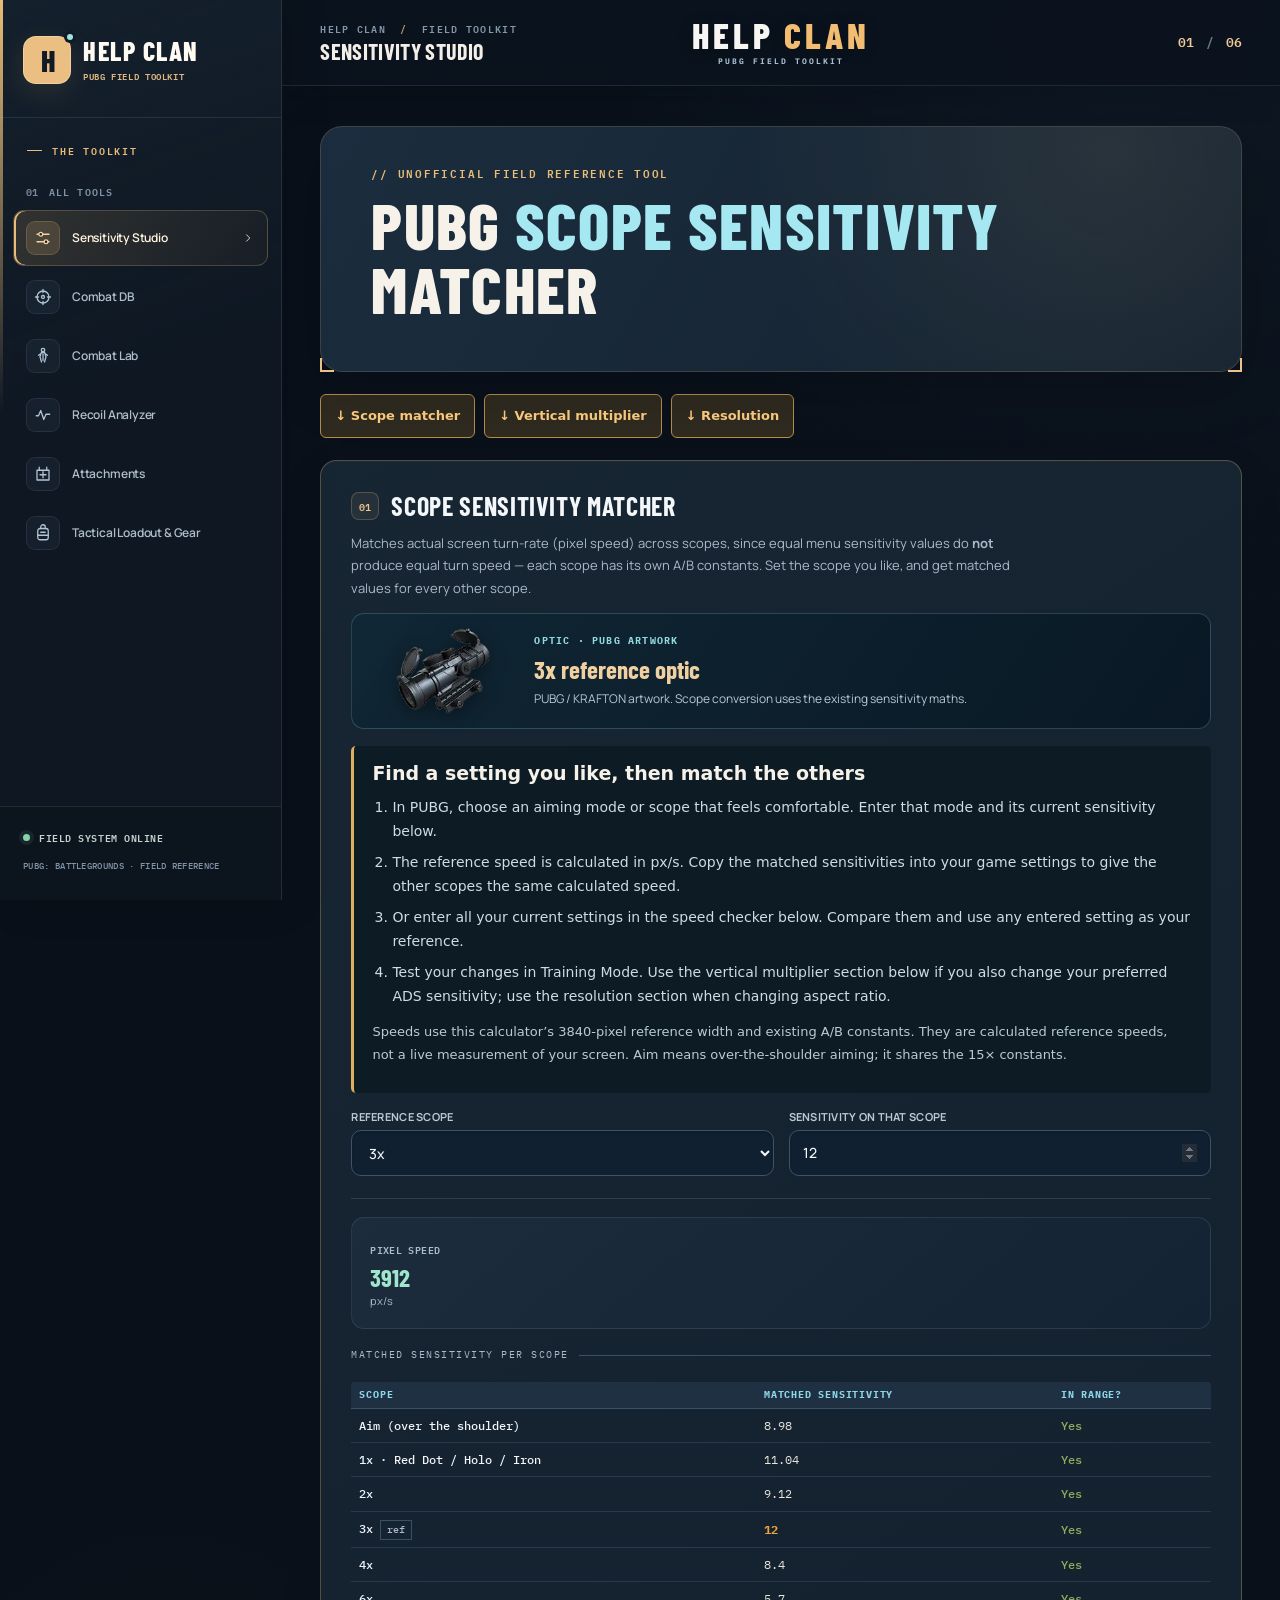
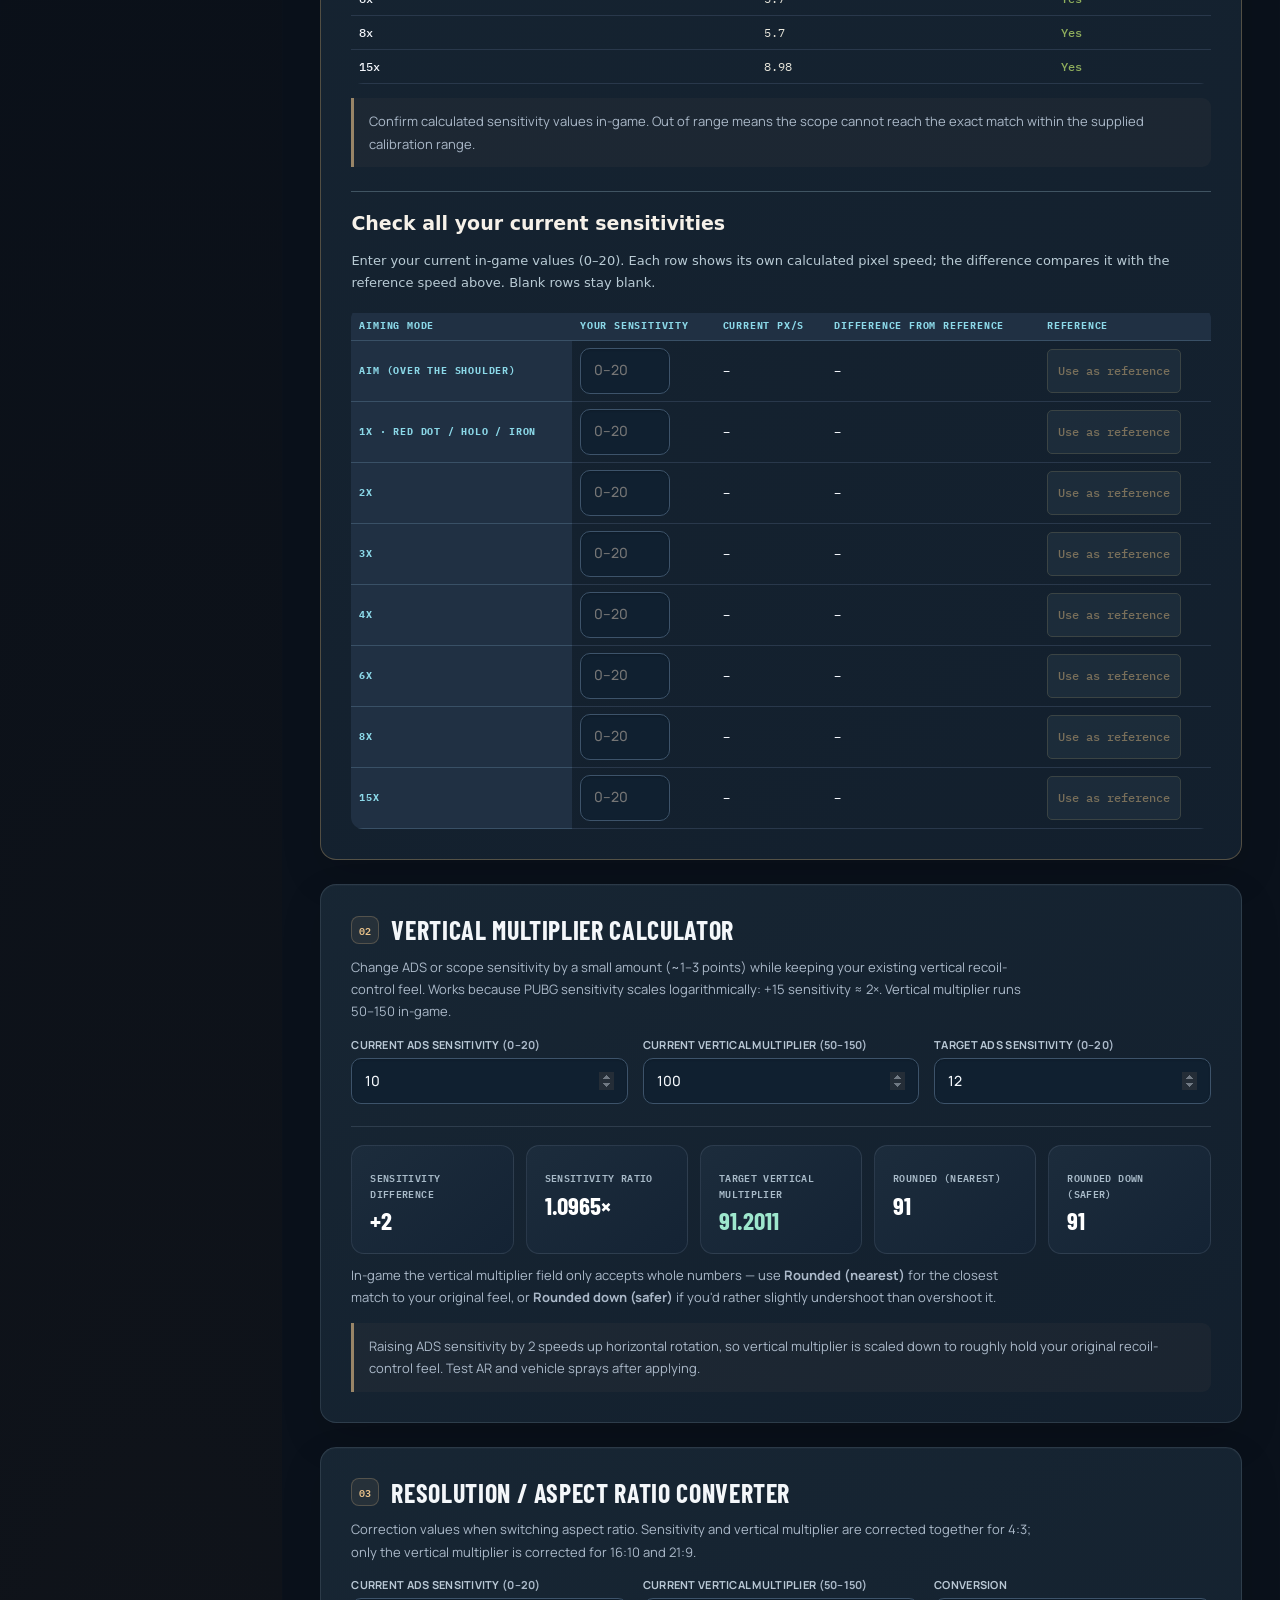
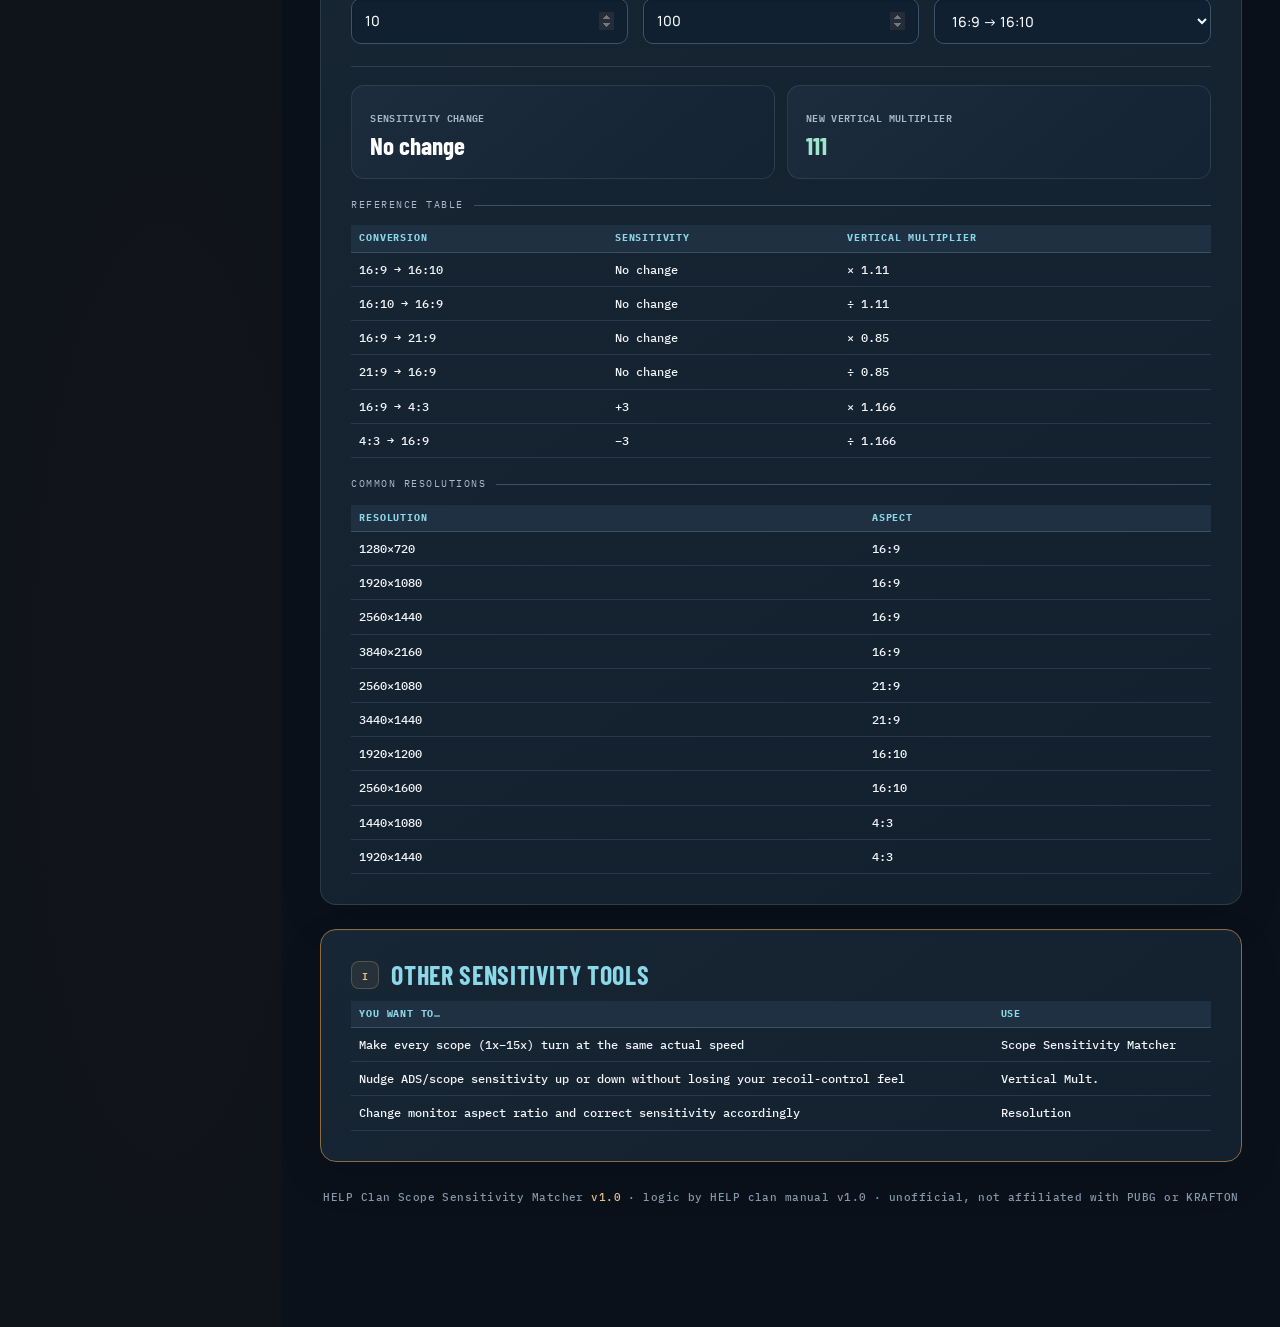
==== index.html @ 1f3765cd "Display item artwork and unify sensitivity and combat workspaces" ====
<!DOCTYPE html>
<html lang="en">
<head>
<meta charset="UTF-8">
<meta name="viewport" content="width=device-width, initial-scale=1">
<meta name="theme-color" content="#090f18">
<!-- Vercel Web Analytics for this plain HTML site (no React package needed). -->
<script defer src="/_vercel/insights/script.js"></script>
<title>HELP — PUBG Field Toolkit</title>
<style>
@import url("https://fonts.googleapis.com/css2?family=Rajdhani:wght@500;600;700&family=JetBrains+Mono:wght@400;500;700&display=swap");

:root{ --hub-bg:#07080a; --hub-panel:#0e1013; --hub-line:#2a2e33; --hub-ink:#e9ecef; --hub-dim:#8b929b; --hub-accent:#ffb545; --hub-nav-h:48px; --grouprow-h:26px; --mono: ui-monospace, "SFMono-Regular", Consolas, monospace; --disp: "Arial Narrow", "Helvetica Neue Condensed", Impact, sans-serif; }
*{box-sizing:border-box}
html,body{margin:0;padding:0;background:var(--hub-bg);}
body{font-family:-apple-system,"Segoe UI",Roboto,Arial,sans-serif;color:var(--hub-ink);}
#hub-nav{position:sticky;top:0;z-index:50;display:flex;gap:0;background:var(--hub-panel);border-bottom:2px solid var(--hub-accent);}
#hub-nav button{flex:1;font-family:var(--mono);font-size:12px;letter-spacing:.08em;text-transform:uppercase;background:transparent;border:none;
  border-right:1px solid var(--hub-line);color:var(--hub-dim);padding:14px 10px;cursor:pointer;transition:background .12s,color .12s;}
#hub-nav button:last-child{border-right:none}
#hub-nav button:hover{color:var(--hub-ink);background:rgba(255,181,69,.06);}
#hub-nav button.active{color:var(--hub-accent);background:rgba(255,181,69,.1);box-shadow:inset 0 -3px 0 var(--hub-accent);font-weight:700;}
.hub-main{display:none;}
.hub-main.active{display:block;}
@media(max-width:560px){#hub-nav button{font-size:10.5px;padding:14px 6px;min-height:48px;}}
#engine-subnav{position:sticky;top:var(--hub-nav-h);z-index:49;display:flex;gap:0;background:#0c1016;border-bottom:1px solid rgba(34,224,255,.28);overflow-x:auto;}
#engine-subnav button{flex:0 0 auto;font-family:var(--mono);font-size:10.5px;letter-spacing:.06em;text-transform:uppercase;background:transparent;border:none;
  border-right:1px solid var(--hub-line);color:var(--hub-dim);padding:10px 14px;cursor:pointer;transition:background .12s,color .12s;white-space:nowrap;min-height:44px;}
#engine-subnav button:last-child{border-right:none}
#engine-subnav button:hover{color:var(--hub-ink);background:rgba(34,224,255,.06);}
#engine-subnav button.active{color:#22e0ff;background:rgba(34,224,255,.1);box-shadow:inset 0 -2px 0 #22e0ff;font-weight:700;}
#engine-subnav.hidden{display:none;}

#panel-combat {
  --bg:#07090e; --bg2:#0f161d; --panel:#121a22; --line:#223140; --line-soft:#161f27;
  --ink:#eef4f8; --dim:#71899b; --zone:#22e0ff; --zone-soft:rgba(34,224,255,.10);
  --keep:#3ecf7e; --swap:#ff5a45; --amber:#ffb545; --orange:#ff8c42; --olive:#22e0ff; --border-warn:#ffb545;
  --mono: ui-monospace, "SFMono-Regular", Consolas, "Liberation Mono", Menlo, monospace;
  --disp: "Rajdhani", "Arial Narrow", "Helvetica Neue Condensed", Impact, sans-serif;
  --body: -apple-system, "Segoe UI", Roboto, Arial, sans-serif;
}
#panel-combat * {box-sizing:border-box}
#panel-combat {background:var(--bg);color:var(--ink);font-family:var(--body);margin:0;
  background-image:
    linear-gradient(var(--line-soft) 1px, transparent 1px),
    linear-gradient(90deg, var(--line-soft) 1px, transparent 1px);
  background-size:56px 56px; background-position:-1px -1px; background-attachment:fixed;
}
#panel-combat::before {content:"";position:fixed;top:-260px;right:-260px;width:900px;height:900px;z-index:0;pointer-events:none;
  background:radial-gradient(circle,
    transparent 0 118px, rgba(46,166,255,.14) 119px 121px,
    transparent 122px 236px, rgba(46,166,255,.10) 237px 239px,
    transparent 240px 354px, rgba(46,166,255,.07) 355px 357px,
    transparent 358px 440px);
}
#panel-combat .wrap {max-width:1180px;margin:0 auto;padding:0 20px 80px;position:relative;z-index:1}
#panel-combat::after {content:"";position:fixed;inset:0;pointer-events:none;z-index:3;
  background:
    repeating-linear-gradient(0deg, rgba(255,255,255,.012) 0 1px, transparent 1px 3px),
    radial-gradient(ellipse at center, transparent 60%, rgba(0,0,0,.32) 100%);
}
#panel-combat header.hero {padding:28px 0 18px;border-bottom:2px solid var(--zone);position:relative}
#panel-combat .eyebrow {font-family:var(--mono);letter-spacing:.2em;color:var(--zone);font-size:11px;text-transform:uppercase}
#panel-combat h1 {font-family:var(--disp);font-weight:800;letter-spacing:.02em;font-size:44px;margin:6px 0 4px;text-transform:uppercase;
  background:linear-gradient(90deg,#eef4f8,var(--zone));-webkit-background-clip:text;background-clip:text;color:transparent}
#panel-combat .sub {color:var(--dim);font-size:14px;max-width:640px;line-height:1.5}
#panel-combat .datasource {font-family:var(--mono);font-size:11px;color:var(--dim);margin-top:10px}
#panel-combat .hero-stats {display:flex;gap:0;margin-top:16px;border:1px solid var(--line);width:fit-content}
#panel-combat .hero-stats div {padding:8px 18px;border-right:1px solid var(--line)}
#panel-combat .hero-stats div:last-child {border-right:none}
#panel-combat .hero-stats b {display:block;font-family:var(--disp);font-size:24px;color:var(--zone);letter-spacing:.02em}
#panel-combat .hero-stats span {display:block;font-family:var(--mono);font-size:9.5px;color:var(--dim);text-transform:uppercase;letter-spacing:.1em;margin-top:2px}
#panel-combat .card {background:rgba(18,26,34,.72);backdrop-filter:blur(10px);-webkit-backdrop-filter:blur(10px);border:1px solid rgba(34,224,255,.28);border-radius:3px;padding:18px;position:relative;box-shadow:0 0 24px rgba(34,224,255,.06), inset 0 1px 0 rgba(255,255,255,.03)}
#panel-combat .card::before, #panel-combat .card::after {content:"";position:absolute;width:12px;height:12px;border:1px solid var(--zone);opacity:.55}
#panel-combat .card::before {top:-1px;left:-1px;border-right:none;border-bottom:none}
#panel-combat .card::after {bottom:-1px;right:-1px;border-left:none;border-top:none}
#panel-combat .toolbar {display:flex;gap:10px;flex-wrap:wrap;margin-bottom:14px;align-items:center}
#panel-combat .toolbar input[type=text] {background:var(--bg2);border:1px solid var(--line);color:var(--ink);padding:9px 12px;
  font-family:var(--mono);font-size:13px;flex:1;min-width:180px}
#panel-combat .toolbar select {background:var(--bg2);border:1px solid var(--line);color:var(--ink);padding:9px 10px;font-family:var(--mono);font-size:12px}
#panel-combat .chip {background:var(--bg2);border:1px solid var(--line);color:var(--dim);font-family:var(--mono);font-size:11px;
  padding:6px 10px;cursor:pointer;text-transform:uppercase;letter-spacing:.04em}
#panel-combat .chip.on {color:var(--zone);border-color:var(--zone)}
#panel-combat table {width:100%;border-collapse:collapse;font-size:12.5px}
#panel-combat th {text-align:left;font-family:var(--mono);text-transform:uppercase;letter-spacing:.05em;font-size:10.5px;color:var(--olive);
  border-bottom:1px solid var(--olive);padding:8px 6px;cursor:pointer;white-space:nowrap}
#panel-combat th:hover {color:var(--amber)}
#panel-combat td {padding:8px 6px;border-bottom:1px solid var(--line);font-family:var(--mono);white-space:nowrap}
#panel-combat tr.rowclick {cursor:pointer}
#panel-combat tr.rowclick:hover td {background:rgba(46,166,255,.06)}
#panel-combat :focus-visible {outline:2px solid var(--zone);outline-offset:2px}
#panel-combat th[data-key] {cursor:pointer;user-select:none}
#panel-combat th[data-key]:hover {color:var(--amber)}
#panel-combat th .arrow {color:var(--amber);margin-left:3px;font-size:9px}
#panel-combat .tag {display:inline-block;font-size:10px;padding:1px 6px;border:1px solid var(--line);border-radius:2px;color:var(--dim)}
#panel-combat .tag.crate {border-color:var(--amber);color:var(--amber);box-shadow:0 0 6px rgba(255,181,69,.35);text-shadow:0 0 6px rgba(255,181,69,.5)}
#panel-combat #wTable tr:has(.tag.crate) td:first-child {box-shadow:inset 3px 0 0 var(--amber), 2px 0 4px rgba(0,0,0,.4)}
#panel-combat .result-keep {color:var(--keep);font-weight:700}
#panel-combat .result-swap {color:var(--swap);font-weight:700}
#panel-combat .result-always {color:var(--olive);font-weight:700}
#panel-combat .thresh-always {color:var(--keep);font-weight:700}
#panel-combat .thresh-yellow {color:var(--amber);font-weight:700}
#panel-combat .thresh-orange {color:var(--orange);font-weight:700}
#panel-combat .thresh-red {color:var(--swap);font-weight:700}
#panel-combat #wTable th:first-child, #panel-combat #wTable td:first-child {position:sticky;left:0;z-index:2;background:var(--panel);box-shadow:2px 0 4px rgba(0,0,0,.4)}
#panel-combat #wTable th:first-child {background:var(--bg2);z-index:3}
#panel-combat #wTable tr.rowclick:hover td:first-child {background:rgba(15,22,29,.98)}
#panel-combat #wTable tr.grouprow th {position:sticky;top:var(--hub-nav-h);z-index:6;background:var(--bg2);color:var(--zone);text-align:center;font-size:9.5px;letter-spacing:.08em;border-bottom:none;box-shadow:0 1px 0 var(--line);cursor:default;padding:5px 6px}
#panel-combat #wTable tr.grouprow th:hover {color:var(--zone)}
#panel-combat #wTable tr.colheader th {position:sticky;top:calc(var(--hub-nav-h) + var(--grouprow-h));z-index:5;background:var(--bg2);border-bottom:none;box-shadow:0 1px 0 var(--olive), 0 3px 6px rgba(0,0,0,.35)}
#panel-combat #wTable tr.colheader th:first-child {box-shadow:2px 0 4px rgba(0,0,0,.4), 0 1px 0 var(--olive), 0 3px 6px rgba(0,0,0,.35)}
#panel-combat #cmpTable tr.grouplabel td {background:var(--bg2);color:var(--zone);font-family:var(--mono);font-size:10px;letter-spacing:.1em;text-transform:uppercase;padding:6px 8px;border-bottom:1px solid var(--zone);white-space:nowrap}
#panel-combat .grid2 {display:grid;grid-template-columns:1fr 1fr;gap:16px}
@media(max-width:700px){
  #panel-combat .grid2 {grid-template-columns:1fr}
}
#panel-combat .grid3 {display:grid;grid-template-columns:repeat(3,1fr);gap:14px}
@media(max-width:820px){
  #panel-combat .grid3 {grid-template-columns:1fr 1fr}
}
@media(max-width:520px){
  #panel-combat .grid3 {grid-template-columns:1fr}
}
#panel-combat .stat {background:var(--bg2);border:1px solid var(--line);padding:14px}
#panel-combat .stat .n {font-family:var(--disp);font-size:34px;color:var(--zone)}
#panel-combat .stat .l {font-family:var(--mono);font-size:10.5px;color:var(--dim);text-transform:uppercase;letter-spacing:.05em}
#panel-combat .overlay {position:fixed;inset:0;background:rgba(0,0,0,.6);display:none;align-items:flex-start;justify-content:center;
  padding:40px 16px;z-index:20;overflow-y:auto}
#panel-combat .overlay.show {display:flex}
#panel-combat .modal {background:var(--panel);border:1px solid var(--zone);max-width:520px;width:100%;padding:22px;position:relative}
#panel-combat .modal::before, #panel-combat .modal::after {content:"";position:absolute;width:14px;height:14px;border:1px solid var(--zone);opacity:.7}
#panel-combat .modal::before {top:-1px;left:-1px;border-right:none;border-bottom:none}
#panel-combat .modal::after {bottom:-1px;right:-1px;border-left:none;border-top:none}
#panel-combat .modal .close {position:absolute;top:10px;right:14px;background:none;border:none;color:var(--dim);font-size:20px;cursor:pointer}
#panel-combat .modal h3 {font-family:var(--disp);text-transform:uppercase;font-size:26px;margin:0 0 2px}
#panel-combat .modal .kv {display:grid;grid-template-columns:1fr 1fr;gap:6px 14px;margin:14px 0;font-family:var(--mono);font-size:12.5px}
#panel-combat .modal .kv div span {color:var(--dim)}
#panel-combat .modal .note {font-size:12.5px;color:var(--dim);line-height:1.5;margin-top:10px;border-top:1px solid var(--line);padding-top:10px}
#panel-combat .section-h {font-family:var(--disp);text-transform:uppercase;font-size:19px;letter-spacing:.03em;margin:28px 0 14px;
  color:var(--ink);border-left:3px solid var(--zone);padding-left:12px;display:flex;align-items:baseline;gap:10px;flex-wrap:wrap}
#panel-combat .section-h .coord {font-family:var(--mono);font-size:10.5px;color:var(--zone);letter-spacing:.14em;opacity:.8}
#panel-combat .helptext {color:var(--dim);font-size:12.5px;line-height:1.6;max-width:760px;margin-bottom:14px}
#panel-combat .rank-list {list-style:none;margin:0;padding:0}
#panel-combat .rank-list li {display:flex;justify-content:space-between;font-family:var(--mono);font-size:12.5px;padding:7px 0;border-bottom:1px solid var(--line)}
#panel-combat .rank-list li span:last-child {color:var(--zone)}
#panel-combat .rank-list li span.pct {color:var(--amber)}
#panel-combat .compare-picker {display:flex;gap:10px;flex-wrap:wrap;margin-bottom:16px}
#panel-combat .compare-picker select {flex:1;min-width:160px}
#panel-combat .assumptions {font-size:12px;color:var(--dim);line-height:1.7}
#panel-combat .assumptions li {margin-bottom:4px}
#panel-combat .legend {display:grid;grid-template-columns:repeat(auto-fit,minmax(240px,1fr));gap:10px 20px;margin-top:14px}
#panel-combat .legend dt {font-family:var(--mono);font-size:11px;color:var(--zone);letter-spacing:.05em;text-transform:uppercase}
#panel-combat .legend dd {margin:2px 0 0;font-size:12px;color:var(--dim);line-height:1.5}
#panel-combat footer {margin-top:40px;font-family:var(--mono);font-size:11px;color:var(--dim);text-align:center;border-top:1px solid var(--line);padding-top:16px}
#panel-combat .missing-note {font-size:11.5px;color:var(--amber);font-family:var(--mono);margin-top:6px}
#panel-combat .panel-coord {font-family:var(--mono);font-size:10.5px;color:var(--zone);letter-spacing:.18em;text-transform:uppercase;margin-bottom:12px;opacity:.85}
#panel-combat [id] {scroll-margin-top:64px}
#panel-combat .hero-hint {font-family:var(--mono);font-size:10px;color:var(--dim);margin-top:8px;letter-spacing:.03em}
#panel-combat .quicknav {display:flex;flex-wrap:wrap;gap:6px 18px;margin-top:10px;font-family:var(--mono);font-size:11.5px}
#panel-combat .quicknav a {color:var(--zone);text-decoration:none;border-bottom:1px dotted var(--zone);padding-bottom:1px}
#panel-combat .quicknav a:hover {color:var(--amber);border-color:var(--amber)}
#panel-combat .sort-hint {font-size:11px;color:var(--dim);font-family:var(--mono);margin:-4px 0 12px}
#panel-combat .color-legend {display:flex;flex-wrap:wrap;gap:8px 18px;margin:2px 0 18px}
#panel-combat .clegend-item {display:flex;align-items:center;gap:6px;font-size:12px;color:var(--dim)}
#panel-combat .dot {width:9px;height:9px;border-radius:50%;display:inline-block;flex:none}

#panel-sensitivity {
  --bg-deep:#07090e;
  --bg-panel:#0f161d;
  --bg-panel-2:#121a22;
  --line:#223140;
  --line-bright:#2c3f52;
  --amber:#22e0ff;
  --amber-dim:#1a6b7a;
  --olive:#3ecf7e;
  --bone:#eef4f8;
  --dim:#71899b;
  --rust:#ff5a45;
  --mono: "JetBrains Mono", monospace;
  --disp: "Rajdhani", sans-serif;
}
#panel-sensitivity * {box-sizing:border-box;}
#panel-sensitivity, #panel-sensitivity {margin:0;padding:0;}
#panel-sensitivity {
  background:
    radial-gradient(ellipse at 20% -10%, rgba(34,224,255,0.08), transparent 45%),
    radial-gradient(ellipse at 90% 110%, rgba(34,224,255,0.06), transparent 50%),
    var(--bg-deep);
  color:var(--bone);
  font-family:var(--disp);
  min-height:100vh;
  padding:18px 14px 60px;
}
#panel-sensitivity .wrap {max-width:960px;margin:0 auto;}
#panel-sensitivity .hdr {
  border:1px solid var(--line-bright);
  background:linear-gradient(180deg, rgba(34,224,255,0.08), transparent 60%), var(--bg-panel);
  padding:18px 20px;
  position:relative;
  margin-bottom:14px;
}
#panel-sensitivity .hdr:before, #panel-sensitivity .hdr:after, #panel-sensitivity .hdr b.br1, #panel-sensitivity .hdr b.br2 {content:"";position:absolute;width:14px;height:14px;border-color:var(--amber);}
#panel-sensitivity .hdr:before {top:-1px;left:-1px;border-top:2px solid var(--amber);border-left:2px solid var(--amber);}
#panel-sensitivity .hdr:after {top:-1px;right:-1px;border-top:2px solid var(--amber);border-right:2px solid var(--amber);}
#panel-sensitivity .hdr b.br1 {bottom:-1px;left:-1px;border-bottom:2px solid var(--amber);border-left:2px solid var(--amber);}
#panel-sensitivity .hdr b.br2 {bottom:-1px;right:-1px;border-bottom:2px solid var(--amber);border-right:2px solid var(--amber);}
#panel-sensitivity .eyebrow {font-family:var(--mono);font-size:10.5px;letter-spacing:.22em;color:var(--olive);text-transform:uppercase;}
#panel-sensitivity .title {font-size:30px;font-weight:700;letter-spacing:.02em;margin:2px 0 4px;text-transform:uppercase;}
#panel-sensitivity .title span {color:var(--amber);}
#panel-sensitivity .credit {font-family:var(--mono);font-size:11px;color:var(--dim);}
#panel-sensitivity .tabs {display:flex;flex-wrap:wrap;gap:6px;margin:16px 0 14px;}
#panel-sensitivity .tab {
  font-family:var(--mono);font-size:11px;letter-spacing:.08em;text-transform:uppercase;
  padding:9px 12px;border:1px solid var(--line-bright);background:var(--bg-panel);
  color:var(--dim);cursor:pointer;user-select:none;transition:all .12s;
}
#panel-sensitivity .tab:hover {color:var(--bone);border-color:var(--olive);}
#panel-sensitivity .tab.active {background:var(--amber);color:#04141a;border-color:var(--amber);font-weight:700;}
#panel-sensitivity .panel {display:none;}
#panel-sensitivity .panel.active {display:block;animation:panel_sensitivity_fade .18s ease;}
@keyframes panel_sensitivity_fade{from{opacity:0;transform:translateY(3px);}to{opacity:1;transform:translateY(0);}}
#panel-sensitivity .card {
  border:1px solid rgba(34,224,255,.28);
  background:rgba(15,22,29,.72);backdrop-filter:blur(10px);-webkit-backdrop-filter:blur(10px);
  box-shadow:0 0 24px rgba(34,224,255,.06), inset 0 1px 0 rgba(255,255,255,.03);
  padding:16px 18px 18px;
  margin-bottom:14px;
  position:relative;
}
#panel-sensitivity .card:before, #panel-sensitivity .card:after {content:"";position:absolute;width:9px;height:9px;top:-1px;border-top:2px solid var(--line-bright);}
#panel-sensitivity .card:before {left:-1px;border-left:2px solid var(--line-bright);}
#panel-sensitivity .card:after {right:-1px;border-right:2px solid var(--line-bright);}
#panel-sensitivity .card-title {
  font-size:16px;font-weight:700;text-transform:uppercase;letter-spacing:.04em;
  color:var(--amber);margin:0 0 3px;display:flex;align-items:center;gap:8px;
}
#panel-sensitivity .card-title .n {font-family:var(--mono);font-size:11px;color:var(--dim);border:1px solid var(--line-bright);padding:1px 6px;}
#panel-sensitivity .card-sub {font-size:12.5px;color:var(--dim);margin:0 0 14px;line-height:1.5;max-width:70ch;}
#panel-sensitivity .grid {display:grid;grid-template-columns:repeat(auto-fit,minmax(190px,1fr));gap:12px;margin-bottom:4px;}
#panel-sensitivity .field label {
  display:block;font-family:var(--mono);font-size:10px;letter-spacing:.1em;text-transform:uppercase;
  color:var(--olive);margin-bottom:5px;
}
#panel-sensitivity .field select, #panel-sensitivity .field input[type=number] {
  width:100%;background:var(--bg-panel-2);border:1px solid var(--line-bright);color:var(--bone);
  font-family:var(--mono);font-size:14px;padding:8px 9px;outline:none;
}
#panel-sensitivity .field select:focus, #panel-sensitivity .field input:focus {border-color:var(--amber);}
#panel-sensitivity .field input::-webkit-outer-spin-button, #panel-sensitivity .field input::-webkit-inner-spin-button {opacity:0.4;}
#panel-sensitivity .outbar {
  margin-top:14px;border-top:1px dashed var(--line-bright);padding-top:12px;
  display:grid;grid-template-columns:repeat(auto-fit,minmax(150px,1fr));gap:10px;
}
#panel-sensitivity .out {background:var(--bg-panel-2);border:1px solid var(--line);padding:9px 11px;}
#panel-sensitivity .out .k {font-family:var(--mono);font-size:9.5px;letter-spacing:.08em;text-transform:uppercase;color:var(--dim);margin-bottom:4px;}
#panel-sensitivity .out .v {font-family:var(--mono);font-size:19px;font-weight:700;color:var(--bone);}
#panel-sensitivity .out.hi .v {color:var(--olive);}
#panel-sensitivity .out.warn .v {color:var(--rust);}
#panel-sensitivity .out .u {font-size:11px;color:var(--dim);margin-left:3px;font-weight:400;}
#panel-sensitivity .note {
  margin-top:12px;font-size:12px;color:var(--dim);line-height:1.55;
  border-left:2px solid var(--amber-dim);padding:6px 0 6px 10px;
}
#panel-sensitivity .note b {color:var(--amber);}
#panel-sensitivity table.ref {width:100%;border-collapse:collapse;font-family:var(--mono);font-size:12px;margin-top:6px;}
#panel-sensitivity table.ref th {text-align:left;color:var(--olive);font-size:10px;letter-spacing:.08em;text-transform:uppercase;padding:6px 8px;border-bottom:1px solid var(--line-bright);}
#panel-sensitivity table.ref td {padding:7px 8px;border-bottom:1px solid var(--line);color:var(--bone);}
#panel-sensitivity table.ref tr:hover td {background:rgba(232,163,61,0.04);}
#panel-sensitivity .badge {display:inline-block;font-family:var(--mono);font-size:10px;padding:1px 6px;border:1px solid var(--line-bright);color:var(--dim);}
#panel-sensitivity .gauge-row {display:flex;gap:18px;align-items:center;flex-wrap:wrap;margin-top:6px;}
#panel-sensitivity .gauge {position:relative;width:118px;height:118px;flex:none;}
#panel-sensitivity .gauge svg {width:100%;height:100%;}
#panel-sensitivity .gauge .lbl {position:absolute;inset:0;display:flex;flex-direction:column;align-items:center;justify-content:center;}
#panel-sensitivity .gauge .lbl .num {font-family:var(--mono);font-weight:700;font-size:16px;color:var(--amber);}
#panel-sensitivity .gauge .lbl .unit {font-family:var(--mono);font-size:9px;color:var(--dim);letter-spacing:.05em;}
#panel-sensitivity footer {text-align:center;font-family:var(--mono);font-size:10.5px;color:var(--dim);margin-top:26px;letter-spacing:.04em;}
#panel-sensitivity footer .v {color:var(--amber);}
#panel-sensitivity .divider {display:flex;align-items:center;gap:10px;margin:18px 0 12px;}
#panel-sensitivity .divider span {font-family:var(--mono);font-size:10px;letter-spacing:.15em;color:var(--dim);text-transform:uppercase;white-space:nowrap;}
#panel-sensitivity .divider i {flex:1;height:1px;background:var(--line-bright);}
@media(max-width:520px){
  #panel-sensitivity .title {font-size:23px;}
  #panel-sensitivity .tab {flex:1 1 30%;text-align:center;}
}

/* ================= EXTENSION PANELS (Range/TTK/Recoil/Attachments/Backpack/Data) ================= */
#panel-range, #panel-ttk, #panel-recoil2, #panel-attach, #panel-backpack, #panel-data {
  --bg:#07090e; --bg2:#0f161d; --panel:#121a22; --line:#223140; --ink:#eef4f8; --dim:#71899b;
  --zone:#22e0ff; --zone-soft:rgba(34,224,255,.10); --amber:#ffb545; --keep:#3ecf7e; --swap:#ff5a45;
  --mono: ui-monospace, "SFMono-Regular", Consolas, "Liberation Mono", Menlo, monospace;
  --disp: "Rajdhani", "Arial Narrow", "Helvetica Neue Condensed", Impact, sans-serif;
  --body: -apple-system, "Segoe UI", Roboto, Arial, sans-serif;
  background:var(--bg); color:var(--ink); font-family:var(--body); margin:0;
}
#panel-range *, #panel-ttk *, #panel-recoil2 *, #panel-attach *, #panel-backpack *, #panel-data * {box-sizing:border-box}
#panel-range .wrap, #panel-ttk .wrap, #panel-recoil2 .wrap, #panel-attach .wrap, #panel-backpack .wrap, #panel-data .wrap {
  max-width:1180px;margin:0 auto;padding:24px 20px 80px;
}
#panel-range h1, #panel-ttk h1, #panel-recoil2 h1, #panel-attach h1, #panel-backpack h1, #panel-data h1 {
  font-family:var(--disp);font-weight:800;letter-spacing:.02em;font-size:34px;margin:0 0 4px;text-transform:uppercase;color:var(--ink);
}
#panel-range .eyebrow, #panel-ttk .eyebrow, #panel-recoil2 .eyebrow, #panel-attach .eyebrow, #panel-backpack .eyebrow, #panel-data .eyebrow {
  font-family:var(--mono);letter-spacing:.2em;color:var(--zone);font-size:11px;text-transform:uppercase;
}
#panel-range .sub, #panel-ttk .sub, #panel-recoil2 .sub, #panel-attach .sub, #panel-backpack .sub, #panel-data .sub {
  color:var(--dim);font-size:13.5px;max-width:720px;line-height:1.55;margin:0 0 20px;
}
#panel-range .card, #panel-ttk .card, #panel-recoil2 .card, #panel-attach .card, #panel-backpack .card, #panel-data .card {
  background:rgba(18,26,34,.72);backdrop-filter:blur(10px);-webkit-backdrop-filter:blur(10px);border:1px solid rgba(34,224,255,.28);border-radius:3px;padding:18px;margin-bottom:16px;position:relative;box-shadow:0 0 24px rgba(34,224,255,.06), inset 0 1px 0 rgba(255,255,255,.03);
}
#panel-range .card::before, #panel-ttk .card::before, #panel-recoil2 .card::before, #panel-attach .card::before, #panel-backpack .card::before, #panel-data .card::before,
#panel-range .card::after, #panel-ttk .card::after, #panel-recoil2 .card::after, #panel-attach .card::after, #panel-backpack .card::after, #panel-data .card::after {
  content:"";position:absolute;width:12px;height:12px;border:1px solid var(--zone);opacity:.55;
}
#panel-range .card::before, #panel-ttk .card::before, #panel-recoil2 .card::before, #panel-attach .card::before, #panel-backpack .card::before, #panel-data .card::before {top:-1px;left:-1px;border-right:none;border-bottom:none}
#panel-range .card::after, #panel-ttk .card::after, #panel-recoil2 .card::after, #panel-attach .card::after, #panel-backpack .card::after, #panel-data .card::after {bottom:-1px;right:-1px;border-left:none;border-top:none}
#panel-range .section-h, #panel-ttk .section-h, #panel-recoil2 .section-h, #panel-attach .section-h, #panel-backpack .section-h, #panel-data .section-h {
  font-family:var(--disp);text-transform:uppercase;font-size:17px;letter-spacing:.03em;margin:0 0 12px;color:var(--ink);
  border-left:3px solid var(--zone);padding-left:12px;
}
#panel-range .toolbar, #panel-ttk .toolbar, #panel-recoil2 .toolbar, #panel-attach .toolbar, #panel-backpack .toolbar {
  display:flex;gap:10px;flex-wrap:wrap;margin-bottom:14px;align-items:flex-end;
}
#panel-range .field, #panel-ttk .field, #panel-recoil2 .field, #panel-attach .field, #panel-backpack .field {display:flex;flex-direction:column;gap:5px;min-width:140px;flex:1}
#panel-range .field label, #panel-ttk .field label, #panel-recoil2 .field label, #panel-attach .field label, #panel-backpack .field label {
  font-family:var(--mono);font-size:10px;letter-spacing:.08em;text-transform:uppercase;color:var(--zone);
}
#panel-range select, #panel-ttk select, #panel-recoil2 select, #panel-attach select, #panel-backpack select,
#panel-range input, #panel-ttk input, #panel-recoil2 input, #panel-attach input, #panel-backpack input {
  background:var(--bg2);border:1px solid var(--line);color:var(--ink);padding:8px 10px;font-family:var(--mono);font-size:12.5px;width:100%;
}
#panel-range select:disabled, #panel-attach select:disabled { opacity:.35; cursor:not-allowed; }
#panel-range .grid3, #panel-ttk .grid3, #panel-recoil2 .grid3, #panel-attach .grid3, #panel-backpack .grid3 {
  display:grid;grid-template-columns:repeat(auto-fit,minmax(140px,1fr));gap:12px;
}
#panel-range .grid4, #panel-ttk .grid4, #panel-recoil2 .grid4, #panel-attach .grid4, #panel-backpack .grid4 {
  display:grid;grid-template-columns:repeat(auto-fit,minmax(120px,1fr));gap:10px;
}
#panel-range .stat, #panel-ttk .stat, #panel-recoil2 .stat, #panel-attach .stat, #panel-backpack .stat {
  background:rgba(15,22,29,.65);border:1px solid var(--line);padding:12px 14px;position:relative;overflow:hidden;
}
#panel-range .stat .n, #panel-ttk .stat .n, #panel-recoil2 .stat .n, #panel-attach .stat .n, #panel-backpack .stat .n {
  font-family:var(--disp);font-weight:700;font-size:28px;color:var(--zone);text-shadow:0 0 12px rgba(34,224,255,.35);
}
#panel-range .stat .l, #panel-ttk .stat .l, #panel-recoil2 .stat .l, #panel-attach .stat .l, #panel-backpack .stat .l {
  font-family:var(--mono);font-size:9.5px;color:var(--dim);text-transform:uppercase;letter-spacing:.05em;margin-top:2px;
}
#panel-range .stat .bar, #panel-ttk .stat .bar, #panel-attach .stat .bar, #panel-backpack .stat .bar {
  height:3px;background:rgba(255,255,255,.06);margin-top:10px;border-radius:2px;overflow:hidden;
}
#panel-range .stat .bar-fill, #panel-ttk .stat .bar-fill, #panel-attach .stat .bar-fill, #panel-backpack .stat .bar-fill {
  height:100%;width:0%;background:linear-gradient(90deg, rgba(34,224,255,.5), var(--zone));box-shadow:0 0 8px rgba(34,224,255,.6);transition:width .25s ease;
}
#panel-range .stat.warn .n, #panel-backpack .stat.warn .n { color:var(--swap); }
#panel-backpack .stat.warn .bar-fill { background:linear-gradient(90deg, rgba(255,90,69,.5), var(--swap)); box-shadow:0 0 8px rgba(255,90,69,.6); }
#panel-range table, #panel-ttk table, #panel-recoil2 table, #panel-attach table, #panel-backpack table {
  width:100%;border-collapse:collapse;font-size:12px;
}
#panel-range th, #panel-ttk th, #panel-recoil2 th, #panel-attach th, #panel-backpack th {
  text-align:left;font-family:var(--mono);text-transform:uppercase;letter-spacing:.05em;font-size:10px;color:var(--zone);
  border-bottom:1px solid var(--zone);padding:7px 6px;
}
#panel-range td, #panel-ttk td, #panel-recoil2 td, #panel-attach td, #panel-backpack td {
  padding:7px 6px;border-bottom:1px solid var(--line);font-family:var(--mono);
}
#panel-range .note, #panel-ttk .note, #panel-recoil2 .note, #panel-attach .note, #panel-backpack .note, #panel-data .note {
  font-size:12px;color:var(--dim);line-height:1.6;margin-top:10px;border-left:2px solid var(--amber);padding:6px 0 6px 10px;
}
#panel-range .note b, #panel-ttk .note b, #panel-recoil2 .note b, #panel-attach .note b, #panel-backpack .note b, #panel-data .note b { color:var(--amber); }
#panel-range .helptext, #panel-ttk .helptext, #panel-recoil2 .helptext, #panel-attach .helptext, #panel-backpack .helptext, #panel-data .helptext {
  color:var(--dim);font-size:12.5px;line-height:1.6;max-width:760px;margin-bottom:14px;
}
#panel-range canvas, #panel-ttk canvas, #panel-recoil2 canvas { width:100%; height:220px; display:block; }
#panel-attach .slot-off { color:var(--dim); font-family:var(--mono); font-size:11.5px; padding:8px 0; }
#panel-attach .preset-btns, #panel-backpack .preset-btns { display:flex; gap:8px; flex-wrap:wrap; margin-bottom:12px; }
#panel-attach .chip, #panel-backpack .chip {
  background:var(--bg2);border:1px solid var(--line);color:var(--dim);font-family:var(--mono);font-size:11px;
  padding:6px 10px;cursor:pointer;text-transform:uppercase;letter-spacing:.04em;
}
#panel-attach .chip:hover, #panel-backpack .chip:hover { color:var(--zone); border-color:var(--zone); }
#panel-data dl.datalist { font-size:13px; color:var(--dim); line-height:1.7; }
#panel-data dl.datalist dt { color:var(--ink); font-weight:700; margin-top:10px; }
#panel-data ul.gaps { font-size:12.5px; color:var(--dim); line-height:1.7; }
#panel-backpack .catrow { display:flex; justify-content:space-between; font-family:var(--mono); font-size:12.5px; padding:6px 0; border-bottom:1px solid var(--line); }
#panel-backpack .catrow b { color:var(--zone); }
#panel-backpack .bp-list { display:flex; flex-direction:column; }
#panel-backpack .bp-row { display:flex; align-items:center; gap:10px; padding:9px 0; border-bottom:1px solid var(--line); }
#panel-backpack .bp-row:last-child { border-bottom:none; }
#panel-backpack .bp-row .bp-name { flex:1; font-size:13px; color:var(--ink); }
#panel-backpack .bp-row .bp-wt { font-family:var(--mono); font-size:10.5px; color:var(--dim); flex:0 0 auto; white-space:nowrap; }
#panel-backpack .bp-row .bp-sub { font-family:var(--mono); font-size:11px; color:var(--zone); flex:0 0 52px; text-align:right; white-space:nowrap; }
#panel-backpack .bp-row .bp-stepper { display:flex; align-items:center; gap:4px; flex:0 0 auto; }
#panel-backpack .bp-row .bp-stepper button { width:26px; height:26px; background:var(--bg2); border:1px solid var(--line); color:var(--ink); font-family:var(--mono); font-size:14px; cursor:pointer; padding:0; line-height:1; }
#panel-backpack .bp-row .bp-stepper button:hover { border-color:var(--zone); color:var(--zone); }
#panel-backpack .bp-row .bp-stepper input { width:44px; text-align:center; padding:5px 2px; font-size:13px; }
@media(max-width:520px){
  #panel-backpack .bp-row .bp-wt { display:none; }
}
@media(max-width:700px){
  #panel-range h1, #panel-ttk h1, #panel-recoil2 h1, #panel-attach h1, #panel-backpack h1, #panel-data h1 { font-size:26px; }
}
</style>
<link rel="stylesheet" href="design-refresh.css">
<link rel="stylesheet" href="app-shell.css">
<link rel="stylesheet" href="visual-assets.css">
<link rel="stylesheet" href="src/explorer/hit-zone-explorer.scaffold.css">
<link rel="stylesheet" href="combat-workspace.css">
<link rel="stylesheet" href="toolkit-layout.css">
<link rel="stylesheet" href="unified-workspace.css">
</head>
<body>
<div id="app-shell">
  <aside id="app-sidebar" aria-label="Toolkit navigation">
    <header id="site-masthead" aria-label="HELP Clan PUBG Toolkit">
      <div class="site-brand">
        <div class="site-mark" aria-hidden="true">H<span class="site-mark-spark"></span></div>
        <div class="site-brand-copy">
          <span class="site-brand-name">HELP CLAN</span>
          <span class="site-brand-sub">PUBG FIELD TOOLKIT</span>
        </div>
      </div>
    </header>
    <div class="sidebar-scroll">
      <p class="sidebar-kicker"><span class="kicker-rule"></span> THE TOOLKIT</p>
      <nav id="app-toolnav" aria-label="Toolkit tools">
        <div class="nav-tool-group">
  <div class="nav-group-label"><span>01</span>ALL TOOLS</div>
  <button class="nav-tool active" type="button" data-open-panel="panel-sensitivity" aria-controls="panel-sensitivity" aria-current="page">
    <span class="nav-tool-icon"><svg class="nav-tool-svg" viewBox="0 0 24 24" fill="none" stroke="currentColor" stroke-width="1.7" stroke-linecap="round" stroke-linejoin="round" aria-hidden="true"><path d="M4 7h16M4 17h16"/><circle cx="9" cy="7" r="2.5" fill="#111f2c"/><circle cx="16" cy="17" r="2.5" fill="#111f2c"/></svg></span>
    <span class="nav-tool-name">Sensitivity Studio</span>
    <svg class="nav-tool-chevron" viewBox="0 0 24 24" fill="none" stroke="currentColor" stroke-width="1.7" aria-hidden="true"><path d="m9 18 6-6-6-6"/></svg>
  </button>
  <button class="nav-tool" type="button" data-open-panel="panel-combat" aria-controls="panel-combat">
    <span class="nav-tool-icon"><svg class="nav-tool-svg" viewBox="0 0 24 24" fill="none" stroke="currentColor" stroke-width="1.7" stroke-linecap="round" stroke-linejoin="round" aria-hidden="true"><circle cx="12" cy="12" r="8"/><circle cx="12" cy="12" r="2"/><path d="M12 2v4m0 12v4M2 12h4m12 0h4"/></svg></span>
    <span class="nav-tool-name">Combat DB</span>
    <svg class="nav-tool-chevron" viewBox="0 0 24 24" fill="none" stroke="currentColor" stroke-width="1.7" aria-hidden="true"><path d="m9 18 6-6-6-6"/></svg>
  </button>
<button class="nav-tool" type="button" data-open-panel="panel-hit-zone" aria-controls="panel-hit-zone">
    <span class="nav-tool-icon"><svg class="nav-tool-svg" viewBox="0 0 24 24" fill="none" stroke="currentColor" stroke-width="1.7" stroke-linecap="round" stroke-linejoin="round" aria-hidden="true"><circle cx="12" cy="4" r="2.3"/><path d="M10 7h4l2 6-2 7M10 7l-2 6 2 7M12 9v9M6 11l3-2m9 2-3-2"/></svg></span>
    <span class="nav-tool-name">Combat Lab</span>
    <svg class="nav-tool-chevron" viewBox="0 0 24 24" fill="none" stroke="currentColor" stroke-width="1.7" aria-hidden="true"><path d="m9 18 6-6-6-6"/></svg>
  </button>
  <button class="nav-tool" type="button" data-open-panel="panel-recoil2" aria-controls="panel-recoil2">
    <span class="nav-tool-icon"><svg class="nav-tool-svg" viewBox="0 0 24 24" fill="none" stroke="currentColor" stroke-width="1.7" stroke-linecap="round" stroke-linejoin="round" aria-hidden="true"><path d="M3 13h3l3-7 4 12 3-7h5"/></svg></span>
    <span class="nav-tool-name">Recoil Analyzer</span>
    <svg class="nav-tool-chevron" viewBox="0 0 24 24" fill="none" stroke="currentColor" stroke-width="1.7" aria-hidden="true"><path d="m9 18 6-6-6-6"/></svg>
  </button>
  <button class="nav-tool" type="button" data-open-panel="panel-attach" aria-controls="panel-attach">
    <span class="nav-tool-icon"><svg class="nav-tool-svg" viewBox="0 0 24 24" fill="none" stroke="currentColor" stroke-width="1.7" stroke-linecap="round" stroke-linejoin="round" aria-hidden="true"><path d="M7 3v4M17 3v4M4 7h16v13H4z"/><path d="M8 13h8m-4-4v8"/></svg></span>
    <span class="nav-tool-name">Attachments</span>
    <svg class="nav-tool-chevron" viewBox="0 0 24 24" fill="none" stroke="currentColor" stroke-width="1.7" aria-hidden="true"><path d="m9 18 6-6-6-6"/></svg>
  </button>
  <button class="nav-tool" type="button" data-open-panel="panel-backpack" aria-controls="panel-backpack">
    <span class="nav-tool-icon"><svg class="nav-tool-svg" viewBox="0 0 24 24" fill="none" stroke="currentColor" stroke-width="1.7" stroke-linecap="round" stroke-linejoin="round" aria-hidden="true"><rect x="5" y="6" width="14" height="15" rx="3"/><path d="M9 6V4a3 3 0 0 1 6 0v2M9 11h6M5 15h14"/></svg></span>
    <span class="nav-tool-name">Tactical Loadout &amp; Gear</span>
    <svg class="nav-tool-chevron" viewBox="0 0 24 24" fill="none" stroke="currentColor" stroke-width="1.7" aria-hidden="true"><path d="m9 18 6-6-6-6"/></svg>
  </button>
</div>

      </nav>
    </div>
    <div class="sidebar-footer">
      <div class="sidebar-footer-mark"><span class="sidebar-live-dot"></span> FIELD SYSTEM ONLINE</div>
      <div class="site-edition">PUBG: BATTLEGROUNDS · FIELD REFERENCE</div>
    </div>
  </aside>
  <div id="sidebar-scrim" aria-hidden="true"></div>
  <div id="app-main">
    <header id="app-topbar">
      <div class="topbar-main">
        <button type="button" id="mobile-nav-toggle" aria-controls="app-sidebar" aria-expanded="false" aria-label="Open toolkit navigation">
          <span></span><span></span><span></span>
        </button>
        <div class="topbar-heading">
          <div class="topbar-breadcrumb">HELP CLAN <span>/</span> FIELD TOOLKIT</div>
          <div class="topbar-title" id="active-tool-heading" tabindex="-1">Sensitivity Studio</div>
        </div>
      </div>
      <div class="topbar-brand" aria-label="HELP CLAN">
        <span class="topbar-brand-name"><span class="brand-help">HELP</span> <span class="brand-clan">CLAN</span></span>
        <span class="topbar-brand-tagline">PUBG FIELD TOOLKIT</span>
      </div>
      <div class="topbar-actions">
        <span class="topbar-online"><span></span> TOOLS ONLINE</span>
        <span class="topbar-index" id="active-tool-index" aria-label="Tool 1 of 6">01 <i>/</i> 06</span>
      </div>
    </header>
    <main id="app-workspace" aria-label="Toolkit workspace">
<div id="panel-combat" class="hub-main">

<div class="wrap">

<header class="hero">
  <div class="eyebrow">Combat · Weapon Database</div>
  <h1>Weapon Database</h1>
  <details class="combat-overview-disclosure" id="combat-overview-disclosure" open>
    <summary>Combat overview &amp; quick links</summary>
    <div class="combat-overview-content">
  <p class="sub">Compare weapon statistics and armour crossover thresholds. Select a weapon for its full details.</p>
  <div class="hero-stats">
    <div id="statAll"><b>44</b><span>Weapons</span></div>
    <div id="statVest"><b>39</b><span>Vest X-over</span></div>
    <div id="statHelm"><b>39</b><span>Helmet X-over</span></div>
  </div>
  <div class="hero-hint">Every weapon is shown below — search or filter by class to narrow it down</div>
  <nav class="quicknav">
    <a href="#compare-weapons">↓ Compare weapons</a>
    <a href="#armor-guide">↓ Armour &amp; durability guide</a>
  </nav>
    </div>
  </details>
<section class="visual-art-panel combat-armour-disclosure" id="combat-armour-disclosure">
  <h2 class="section-h">Helmet &amp; vest visual guide </h2>
  <div class="visual-armour-key" aria-label="Illustrated protective equipment reference">
  <div><img data-visual-src="assets/gear-helmet.svg" width="320" height="200" alt="PUBG protective helmet illustration" loading="lazy" decoding="async"><span><strong>Helmet</strong><small>Head protection. See thresholds and damage numbers below.</small></span></div>
  <div><img data-visual-src="assets/gear-vest.svg" width="320" height="200" alt="PUBG protective vest illustration" loading="lazy" decoding="async"><span><strong>Vest</strong><small>PUBG body armour reference. Select armour levels in the calculator.</small></span></div>
</div>
</section>
</header>

<div id="panels"></div>


</div>

<div class="overlay" id="overlay"><div class="modal" id="modalBody" role="dialog" aria-modal="true" aria-labelledby="modalTitle"></div></div>



</div>

<div id="panel-sensitivity" class="hub-main active">

<div class="wrap">

  <div class="hdr"><b class="br1"></b><b class="br2"></b>
    <div class="eyebrow">// UNOFFICIAL FIELD REFERENCE TOOL</div>
    <div class="title">PUBG <span>SCOPE SENSITIVITY</span> MATCHER</div>

  </div>

  <nav class="tabs quicknav" id="tabs" aria-label="Sensitivity sections"></nav>

  <!-- ================= SCOPE ================= -->
  <div class="panel" data-panel="scope">
    <div class="card">
      <div class="card-title"><span class="n">01</span> Scope Sensitivity Matcher</div>
      <p class="card-sub">Matches actual screen turn-rate (pixel speed) across scopes, since equal menu sensitivity values do <b>not</b> produce equal turn speed &mdash; each scope has its own A/B constants. Set the scope you like, and get matched values for every other scope.</p>
      <div class="visual-inline-preview" id="visual-scope-preview" aria-label="Reference optic appearance"><img id="visual-scope-image" src="assets/optic-3x.svg" width="320" height="200" loading="eager" fetchpriority="low" decoding="async" alt="PUBG 3x scope"><div><span class="visual-media-kicker">OPTIC · PUBG ARTWORK</span><strong id="visual-scope-label" aria-live="polite">3x reference optic</strong><small>PUBG / KRAFTON artwork. Scope conversion uses the existing sensitivity maths.</small></div></div><fieldset class="visual-one-x-variants" id="visual-one-x-variants" hidden aria-label="Illustrative 1x sight style; sensitivity values are unchanged"><legend>1x sight appearance only — same sensitivity calculation</legend><button type="button" class="visual-optic-variant" data-visual-optic="reddot" aria-pressed="true">Red Dot</button><button type="button" class="visual-optic-variant" data-visual-optic="holo" aria-pressed="false">Holographic</button><button type="button" class="visual-optic-variant" data-visual-optic="iron" aria-pressed="false">Iron sights</button></fieldset>
      <section class="sensitivity-howto" aria-label="How to use the sensitivity matcher">
        <h2>Find a setting you like, then match the others</h2>
        <ol><li>In PUBG, choose an aiming mode or scope that feels comfortable. Enter that mode and its current sensitivity below.</li><li>The reference speed is calculated in px/s. Copy the matched sensitivities into your game settings to give the other scopes the same calculated speed.</li><li>Or enter all your current settings in the speed checker below. Compare them and use any entered setting as your reference.</li><li>Test your changes in Training Mode. Use the vertical multiplier section below if you also change your preferred ADS sensitivity; use the resolution section when changing aspect ratio.</li></ol>
        <p>Speeds use this calculator’s 3840-pixel reference width and existing A/B constants. They are calculated reference speeds, not a live measurement of your screen. Aim means over-the-shoulder aiming; it shares the 15× constants.</p>
      </section>
      <div class="grid">
        <div class="field"><label for="px_scope">Reference scope</label>
          <select id="px_scope">
            <option value="aim">Aim (over the shoulder)</option>
            <option value="1x">1x (Red Dot / Holo / Iron)</option>
            <option value="2x">2x</option>
            <option value="3x" selected>3x</option>
            <option value="4x">4x</option>
            <option value="6x">6x</option>
            <option value="8x">8x</option>
            <option value="15x">15x</option>
          </select>
        </div>
        <div class="field"><label for="px_sens">Sensitivity on that scope</label><input type="number" id="px_sens" value="12" step="0.1"></div>
      </div>
      <div class="outbar">
        <div class="out hi"><div class="k">Pixel speed</div><div class="v" id="px_speed">–</div><div class="u" style="margin-left:0;">px/s</div></div>
      </div>

      <div class="divider"><span>Matched sensitivity per scope</span><i></i></div>
      <div class="scope-results-scroll" role="region" aria-label="Matched scope sensitivities" tabindex="0">
      <table class="ref" id="px_table">
        <thead><tr><th>Scope</th><th>A</th><th>B</th><th>Matched sensitivity</th><th>In range?</th></tr></thead>
        <tbody></tbody>
      </table>
      </div>
      <div class="note">Confirm calculated sensitivity values in-game. Out of range means the scope cannot reach the exact match within the supplied calibration range.</div>
      <section id="current-sensitivities" class="current-sensitivity-checker" aria-labelledby="current-sensitivity-title">
        <h2 id="current-sensitivity-title">Check all your current sensitivities</h2>
        <p>Enter your current in-game values (0–20). Each row shows its own calculated pixel speed; the difference compares it with the reference speed above. Blank rows stay blank.</p>
        <div class="scope-results-scroll" role="region" aria-label="Current sensitivity pixel speeds" tabindex="0"><table class="ref" id="current_sensitivity_table"><thead><tr><th>Aiming mode</th><th>Your sensitivity</th><th>Current px/s</th><th>Difference from reference</th><th>Reference</th></tr></thead><tbody></tbody></table></div>
      </section>
    </div>
  </div>

  <!-- ================= VERTICAL MULTIPLIER ================= -->
  <div class="panel" data-panel="vert">
    <div class="card">
      <div class="card-title"><span class="n">02</span> Vertical Multiplier Calculator</div>
      <p class="card-sub">Change ADS or scope sensitivity by a small amount (~1&ndash;3 points) while keeping your existing vertical recoil-control feel. Works because PUBG sensitivity scales logarithmically: +15 sensitivity &asymp; 2&times;. Vertical multiplier runs 50&ndash;150 in-game.</p>
      <div class="grid">
        <div class="field"><label>Current ADS sensitivity <span style="color:var(--dim);">(0&ndash;20)</span></label><input type="number" id="v_cur_ads" value="10" step="1" min="0" max="20"></div>
        <div class="field"><label>Current vertical multiplier <span style="color:var(--dim);">(50&ndash;150)</span></label><input type="number" id="v_cur_vm" value="100" step="1" min="50" max="150"></div>
        <div class="field"><label>Target ADS sensitivity <span style="color:var(--dim);">(0&ndash;20)</span></label><input type="number" id="v_tgt_ads" value="12" step="1" min="0" max="20"></div>
      </div>
      <div class="outbar">
        <div class="out"><div class="k">Sensitivity difference</div><div class="v" id="v_diff">–</div></div>
        <div class="out"><div class="k">Sensitivity ratio</div><div class="v" id="v_ratio">–</div></div>
        <div class="out hi"><div class="k">Target vertical multiplier</div><div class="v" id="v_tvm">–</div></div>
        <div class="out"><div class="k">Rounded (nearest)</div><div class="v" id="v_round">–</div></div>
        <div class="out"><div class="k">Rounded down (safer)</div><div class="v" id="v_floor">–</div></div>
      </div>
      <p class="card-sub" style="margin:10px 0 0">In-game the vertical multiplier field only accepts whole numbers — use <b>Rounded (nearest)</b> for the closest match to your original feel, or <b>Rounded down (safer)</b> if you'd rather slightly undershoot than overshoot it.</p>
      <div class="note" id="v_advice"></div>
    </div>
  </div>

  <!-- ================= RESOLUTION ================= -->
  <div class="panel" data-panel="res">
    <div class="card">
      <div class="card-title"><span class="n">03</span> Resolution / Aspect Ratio Converter</div>
      <p class="card-sub">Correction values when switching aspect ratio. Sensitivity and vertical multiplier are corrected together for 4:3; only the vertical multiplier is corrected for 16:10 and 21:9.</p>
      <div class="grid">
        <div class="field"><label>Current ADS sensitivity <span style="color:var(--dim);">(0&ndash;20)</span></label><input type="number" id="r_sens" value="10" step="1" min="0" max="20"></div>
        <div class="field"><label>Current vertical multiplier <span style="color:var(--dim);">(50&ndash;150)</span></label><input type="number" id="r_vm" value="100" step="1" min="50" max="150"></div>
        <div class="field"><label for="r_conv">Conversion</label>
          <select id="r_conv">
            <option value="169to1610">16:9 &rarr; 16:10</option>
            <option value="1610to169">16:10 &rarr; 16:9</option>
            <option value="169to219">16:9 &rarr; 21:9</option>
            <option value="219to169">21:9 &rarr; 16:9</option>
            <option value="169to43">16:9 &rarr; 4:3</option>
            <option value="43to169">4:3 &rarr; 16:9</option>
          </select>
        </div>
      </div>
      <div class="outbar">
        <div class="out"><div class="k">Sensitivity change</div><div class="v" id="r_sensout">–</div></div>
        <div class="out hi"><div class="k">New vertical multiplier</div><div class="v" id="r_vmout">–</div></div>
      </div>

      <div class="divider"><span>Reference table</span><i></i></div>
      <table class="ref">
        <thead><tr><th>Conversion</th><th>Sensitivity</th><th>Vertical multiplier</th></tr></thead>
        <tbody>
          <tr><td>16:9 &rarr; 16:10</td><td>No change</td><td>&times; 1.11</td></tr>
          <tr><td>16:10 &rarr; 16:9</td><td>No change</td><td>&divide; 1.11</td></tr>
          <tr><td>16:9 &rarr; 21:9</td><td>No change</td><td>&times; 0.85</td></tr>
          <tr><td>21:9 &rarr; 16:9</td><td>No change</td><td>&divide; 0.85</td></tr>
          <tr><td>16:9 &rarr; 4:3</td><td>+3</td><td>&times; 1.166</td></tr>
          <tr><td>4:3 &rarr; 16:9</td><td>&minus;3</td><td>&divide; 1.166</td></tr>
        </tbody>
      </table>

      <div class="divider"><span>Common resolutions</span><i></i></div>
      <table class="ref">
        <thead><tr><th>Resolution</th><th>Aspect</th></tr></thead>
        <tbody>
          <tr><td>1280&times;720</td><td>16:9</td></tr>
          <tr><td>1920&times;1080</td><td>16:9</td></tr>
          <tr><td>2560&times;1440</td><td>16:9</td></tr>
          <tr><td>3840&times;2160</td><td>16:9</td></tr>
          <tr><td>2560&times;1080</td><td>21:9</td></tr>
          <tr><td>3440&times;1440</td><td>21:9</td></tr>
          <tr><td>1920&times;1200</td><td>16:10</td></tr>
          <tr><td>2560&times;1600</td><td>16:10</td></tr>
          <tr><td>1440&times;1080</td><td>4:3</td></tr>
          <tr><td>1920&times;1440</td><td>4:3</td></tr>
        </tbody>
      </table>
    </div>
  </div>

  <div class="card" style="border-color:var(--amber-dim);">
    <div class="card-title" style="color:var(--olive);"><span class="n">i</span> Other sensitivity tools</div>
    <table class="ref">
      <thead><tr><th>You want to&hellip;</th><th>Use</th></tr></thead>
      <tbody>
        <tr><td>Make every scope (1x&ndash;15x) turn at the same actual speed</td><td>Scope Sensitivity Matcher</td></tr>
        <tr><td>Nudge ADS/scope sensitivity up or down without losing your recoil-control feel</td><td>Vertical Mult.</td></tr>
        <tr><td>Change monitor aspect ratio and correct sensitivity accordingly</td><td>Resolution</td></tr>
      </tbody>
    </table>
  </div>


  <footer>HELP Clan Scope Sensitivity Matcher <span class="v">v1.0</span> &middot; logic by HELP clan manual v1.0 &middot; unofficial, not affiliated with PUBG or KRAFTON</footer>
</div>



</div>

<!-- ================= EFFECTIVE RANGE & DAMAGE ================= -->


<!-- ================= TTK CALCULATOR ================= -->


<!-- ================= PER-SHOT RECOIL ANALYZER ================= -->
<div id="panel-recoil2" class="hub-main">
<div class="wrap">
  <div class="eyebrow">Combat · Recoil</div>
  <div class="recoil-release-row" role="status" aria-label="Detailed recoil analysis coming soon">
    <div class="recoil-release-content">
      <span class="recoil-release-caption">FULL SHOT-BY-SHOT ANALYSIS · IN DEVELOPMENT</span>
      <span class="recoil-coming-soon"><span class="recoil-status-dot" aria-hidden="true"></span>COMING SOON</span>
      <span class="recoil-release-detail">Full shot-by-shot spray analysis is on the way. The weapon recoil parameters below are available now.</span>
    </div>
    <div class="recoil-release-graphic" aria-hidden="true">
      <span class="recoil-target-ring recoil-ring-outer"></span>
      <span class="recoil-target-ring recoil-ring-inner"></span>
      <span class="recoil-target-center"></span>
    </div>
  </div>
  <h1>Recoil Evidence Explorer</h1>
  <p class="sub">Explore weapon recoil parameters while full spray-pattern analysis is being built.</p>
  <div class="card">
    <div class="section-h">Choose a weapon and question</div>
    <div class="toolbar">
      <div class="field"><label for="rc_weapon">Weapon</label><select id="rc_weapon"></select></div>
      <div class="field"><label for="rc_stance">Stance</label>
        <select id="rc_stance"><option value="standing">Standing</option><option value="crouched">Crouched</option><option value="prone">Prone</option></select>
      </div>
      <div class="field"><label for="rc_shots">Spray length to check</label>
        <select id="rc_shots"><option value="10">10 shots</option><option value="20" selected>20 shots</option><option value="30">30 shots</option></select>
      </div>
    </div>
    <div id="rc_missing" class="recoil-evidence-note" role="status" aria-live="polite"></div>
  </div>

  <div class="card">
    <div class="section-h">Shot-by-shot recoil</div>
    <div id="rc_chart" class="recoil-evidence-surface" role="status" aria-live="polite">
      <div class="recoil-evidence-symbol" aria-hidden="true">?</div>
      <div>
        <strong>No verified per-shot recoil curve</strong>
        <p>We cannot calculate an actual recoil path without a validated per-shot pattern. No graph is drawn from arbitrary growth rates.</p>
      </div>
    </div>
  </div>

  <div class="card">
    <div class="section-h">Weapon recoil parameters</div>

    <div style="overflow-x:auto;max-width:100%">
      <table id="rc_table"></table>
    </div>
  </div>

  <section class="visual-art-panel" id="visual-recoil-artwork">
    <h2 class="section-h">Weapon & recoil reference </h2>
    <div class="visual-art-content">
<figure class="visual-reference-banner" id="visual-recoil"><img data-visual-src="assets/recoil-parameters.svg" width="320" height="200" loading="lazy" decoding="async" alt="Recoil parameter reference"><figcaption><strong>Recoil parameter reference</strong><span>No synthetic spray or unverified shot-by-shot curve.</span></figcaption></figure>
<div class="visual-selected-weapon" id="visual-recoil-weapon" aria-live="polite"><img id="visual-recoil-weapon-image" width="960" height="320" alt="" decoding="async" loading="lazy" hidden><div><span class="visual-media-kicker">PUBG WEAPON ART</span><strong id="visual-recoil-weapon-title">Artwork not available</strong><small id="visual-recoil-weapon-note">Weapon stats are shown below. Reference artwork is not game data.</small></div></div>
    </div>
  </section>


</div>
</div>

<!-- ================= ATTACHMENTS & RECOIL ================= -->
<div id="panel-attach" class="hub-main">
<div class="wrap">
  <div class="eyebrow">Loadout · Attachments</div>
  <h1>Attachments &amp; Recoil</h1>
  <p class="sub">Check compatible optics and attachments for each weapon, then compare the recoil and magazine effects.</p>

  <div class="card">
    <div class="section-h">Loadout</div>
    <div class="toolbar">
      <div class="field"><label for="at_weapon">Weapon</label><select id="at_weapon"></select></div>
    </div>
    <div class="preset-btns">
      <button type="button" class="chip" id="at_presetVert">Best vertical control</button>
      <button type="button" class="chip" id="at_presetHoriz">Best horizontal</button>
      <button type="button" class="chip" id="at_presetBal">Balanced</button>
      <button type="button" class="chip" id="at_presetClear">Clear</button>
    </div>
    <div class="toolbar">
      <div class="field"><label for="at_muzzle">Muzzle</label><select id="at_muzzle"></select></div>
      <div class="field"><label for="at_grip">Grip</label><select id="at_grip"></select></div>
      <div class="field"><label for="at_stock">Stock</label><select id="at_stock"></select></div>
      <div class="field"><label for="at_mag">Magazine</label><select id="at_mag"></select></div>
      <div class="field"><label for="at_sight">Optic</label><select id="at_sight"></select></div>
    </div>
    <div class="note" id="at_opticNote"></div>
    <div class="visual-gear-grid" id="visual-attachment-grid" aria-label="Attachment category illustrations"><div class="visual-gear-tile"><img id="visual-at-muzzle-image" data-visual-src="assets/gear-muzzle.svg" width="320" height="200" loading="lazy" decoding="async" alt="PUBG muzzle attachment"><strong>Muzzle</strong><small id="visual-at-muzzle">Not selected</small></div><div class="visual-gear-tile"><img id="visual-at-grip-image" data-visual-src="assets/gear-grip.svg" width="320" height="200" loading="lazy" decoding="async" alt="PUBG grip attachment"><strong>Grip</strong><small id="visual-at-grip">Not selected</small></div><div class="visual-gear-tile"><img id="visual-at-mag-image" data-visual-src="assets/gear-magazine.svg" width="320" height="200" loading="lazy" decoding="async" alt="PUBG magazine attachment"><strong>Magazine</strong><small id="visual-at-mag">Not selected</small></div><div class="visual-gear-tile"><img id="visual-at-sight-image" data-visual-src="assets/optic-3x.svg" width="320" height="200" loading="lazy" decoding="async" alt="PUBG optic"><strong>Optic</strong><small id="visual-at-sight">Not selected</small></div><div class="visual-gear-tile"><img id="visual-at-stock-image" data-visual-src="assets/gear-stock.svg" width="320" height="200" loading="lazy" decoding="async" alt="PUBG stock illustration"><strong>Stock</strong><small id="visual-at-stock">Not selected</small></div></div>
<div class="visual-selected-weapon" id="visual-attach-weapon" aria-live="polite"><img id="visual-attach-weapon-image" width="960" height="320" alt="" decoding="async" loading="lazy" hidden><div><span class="visual-media-kicker">PUBG WEAPON ART</span><strong id="visual-attach-weapon-title">Artwork not available</strong><small id="visual-attach-weapon-note">Weapon stats are shown below. Reference artwork is not game data.</small></div></div><p class="visual-art-disclaimer">PUBG item artwork © KRAFTON. Calculated effects use the selected equipment.</p>

  </div>

  <div class="card">
    <div class="section-h">Effect on this weapon</div>
    <div class="grid4">
      <div class="stat"><div class="n" id="at_vrecoil">–</div><div class="l">Vertical recoil change</div></div>
      <div class="stat"><div class="n" id="at_hrecoil">–</div><div class="l">Horizontal recoil change</div></div>
      <div class="stat"><div class="n" id="at_recovery">–</div><div class="l">Recoil recovery change</div></div>
      <div class="stat"><div class="n" id="at_reload">–</div><div class="l">Reload time change</div></div>
    </div>
    <div class="grid3" style="margin-top:10px">
      <div class="stat"><div class="n" id="at_capBase">–</div><div class="l">Base capacity</div></div>
      <div class="stat"><div class="n" id="at_capNew">–</div><div class="l">Capacity with magazine</div></div>
    </div>
    <div class="note" id="at_note"></div>
  </div>
</div>
</div>

<!-- ================= BACKPACK CALCULATOR ================= -->
<div id="panel-backpack" class="hub-main">
<div class="wrap">
  <div class="eyebrow">Loadout · Backpack</div>
  <h1>Backpack Calculator</h1>
  <p class="sub">Plan ammo, healing, boosts and throwables within your carrying capacity, including your vest.</p><div class="visual-backpack-row"><div class="visual-pack-lead"><img id="visual-pack-image" data-visual-src="assets/gear-backpack.svg" width="320" height="200" loading="lazy" decoding="async" alt="PUBG backpack"><div><strong id="visual-pack-label">Standard Backpack · Level 3</strong><small id="visual-pack-note">PUBG item artwork © KRAFTON. Capacity is calculated separately.</small></div></div><div class="visual-pack-items">
<span><img data-visual-src="assets/gear-ammo.svg" width="320" height="200" loading="lazy" decoding="async" alt="PUBG Ammo illustration"><small>Ammo</small></span>
<span><img data-visual-src="assets/gear-medical.svg" width="320" height="200" loading="lazy" decoding="async" alt="PUBG Healing illustration"><small>Healing</small></span>
<span><img data-visual-src="assets/gear-booster.svg" width="320" height="200" loading="lazy" decoding="async" alt="PUBG Boosters illustration"><small>Boosters</small></span>
<span><img data-visual-src="assets/gear-grenade.svg" width="320" height="200" loading="lazy" decoding="async" alt="PUBG Throwables illustration"><small>Throwables</small></span>
<span><img data-visual-src="assets/gear-helmet.svg" width="320" height="200" loading="lazy" decoding="async" alt="PUBG Helmet reference illustration"><small>Helmet reference</small></span>
<span><img data-visual-src="assets/gear-vest.svg" width="320" height="200" loading="lazy" decoding="async" alt="PUBG Vest: worn illustration"><small id="visual-pack-vest-label">Vest: worn</small></span>
</div></div>

  <div class="card">
    <div class="toolbar">
      <div class="field"><label for="bp_type">Backpack type</label>
        <select id="bp_type"><option value="standard">Standard Backpack</option><option value="jammer">Jammer Pack</option></select>
      </div>
      <div class="field"><label for="bp_level">Level</label>
        <select id="bp_level"><option value="1">Level 1</option><option value="2">Level 2</option><option value="3" selected>Level 3</option></select>
      </div>
      <div class="field"><label for="bp_vest">Equipped vest (+50 space)</label>
        <select id="bp_vest"><option value="yes" selected>Wearing a vest</option><option value="no">No vest</option></select>
      </div>
    </div>
    <div id="bp_jammerNote"></div>
    <div class="preset-btns">
      <button type="button" class="chip" id="bp_clear">Clear all</button>
    </div>
  </div>

  <div class="card">
    <div class="section-h" style="margin-top:0">Result</div>
    <div class="grid3">
      <div class="stat"><div class="n" id="bp_cap">–</div><div class="l">Capacity</div></div>
      <div class="stat"><div class="n" id="bp_used">–</div><div class="l">Used</div><div class="bar"><div class="bar-fill" id="bp_used_bar"></div></div></div>
      <div class="stat" id="bp_remStat"><div class="n" id="bp_rem">–</div><div class="l">Remaining</div><div class="bar"><div class="bar-fill" id="bp_rem_bar"></div></div></div>
    </div>
    <div id="bp_breakdown" style="margin-top:12px"></div>
    <div class="note" id="bp_warn"></div>
  </div>

  <div class="card">
    <div class="section-h">Ammo</div>
    <div id="bp_ammoGrid" class="bp-list"></div>
  </div>
  <div class="card">
    <div class="section-h">Healing &amp; boosts</div>
    <div id="bp_healGrid" class="bp-list"></div>
  </div>
  <div class="card">
    <div class="section-h">Throwables</div>
    <div id="bp_throwGrid" class="bp-list"></div>
  </div>
</div>
</div>


<!-- ================= HIT ZONE DAMAGE EXPLORER ================= -->
<!-- Hit Zone Explorer: canonical front-view markup; keep embedded index.html version synchronized. -->
<div id="panel-hit-zone" class="hub-main" aria-hidden="true">
  <div class="wrap">
    <div class="eyebrow">Combat · Damage, range &amp; time to kill</div>
    <h1>Combat Lab</h1>
    <p class="sub">Choose one loadout and recorded distance. Switch the model between damage, hits to kill, heatmap and TTK. Select a body zone to update the range and timing results below.</p>
    <div class="hz-workspace">
      <div class="hz-tools">
    <div class="card">
      <div class="toolbar" aria-label="Damage explorer controls">
        <div class="field"><label for="hz_weapon">Weapon</label><select id="hz_weapon"></select></div>
        <div class="field"><label for="hz_distance">Recorded distance</label><select id="hz_distance"></select></div>
        <div class="field"><label for="hz_helmet">Helmet</label><select id="hz_helmet">
          <option value="0">None</option><option value="1">Level 1</option>
          <option value="2">Level 2</option><option value="3">Level 3</option>
        </select></div>
        <div class="field"><label for="hz_vest">Vest</label><select id="hz_vest">
          <option value="0">None</option><option value="1">Level 1</option>
          <option value="2">Level 2</option><option value="3">Level 3</option>
        </select></div>
        <div class="field"><label for="hz_mode">Display</label><select id="hz_mode">
          <option value="damage">Damage</option><option value="htk">Hits to kill</option>
          <option value="heatmap">Heatmap + damage</option><option value="ttk">Time to kill (seconds)</option>
          <option value="ideal-shells">Shotgun: theoretical minimum shells (all pellets hit)</option>
        </select></div>
      </div>
      <p id="hz_status" class="note" role="status" aria-live="polite">Explorer preview: select a weapon and equipment after integration.</p>
    </div>
    <section class="card hz-results" aria-label="Text equivalent of all hit-zone values">
      <div class="section-h">All zone results</div>
      <div class="hz-table-scroll"><table><caption>All thirteen hit zones for the selected weapon and armour. Select a body zone for the optional multiplier breakdown.</caption><thead><tr><th scope="col">Hit zone</th><th scope="col">Value</th><th scope="col">Protection</th></tr></thead>
      <tbody id="hz_rows"></tbody></table></div>
    </section>
      <details class="card hz-detail-card" aria-label="Damage calculations">
        <summary>Selected zone — calculation details</summary>
        <div id="hz_summary" aria-live="polite">Choose a loadout to see every hit-zone value.</div>
        <div id="hz_detail">Select any body region to inspect the calculation.</div>
      </details>
      </div>
      <section class="card hz-figure-card" aria-label="Front-view hit zone map">
        <div class="section-h">Front view — all zones</div>
        <svg id="hz_body" viewBox="0 0 500 760" role="group" aria-labelledby="hz_bodyTitle hz_bodyDesc" xmlns="http://www.w3.org/2000/svg">
          <title id="hz_bodyTitle">Front view of PUBG damage hit zones</title>
          <desc id="hz_bodyDesc">Thirteen anatomically separated hit zones with mirrored limbs. Damage for every zone is always visible in surrounding callouts. Keyboard or touch selection reveals optional detail.</desc>
          <defs>
            <linearGradient id="hz-skin" x1="0" y1="0" x2=".75" y2="1">
              <stop stop-color="#385365"/><stop offset=".50" stop-color="#213845"/><stop offset="1" stop-color="#112532"/>
            </linearGradient>
            <linearGradient id="hz-vest-shell" x1="0" x2="1"><stop stop-color="#f5b54d"/><stop offset=".5" stop-color="#fce19a"/><stop offset="1" stop-color="#bd803a"/></linearGradient>
            <radialGradient id="hz-reticle-glow"><stop stop-color="#168cae" stop-opacity=".16"/><stop offset="1" stop-color="#168cae" stop-opacity="0"/></radialGradient>
            <pattern id="hz-grid" width="28" height="28" patternUnits="userSpaceOnUse"><path d="M28 0H0V28" fill="none" stroke="#2a4a59" stroke-opacity=".36" stroke-width=".6"/></pattern>
          </defs>
          <rect width="500" height="760" rx="12" fill="#0a151e"/>
          <rect width="500" height="760" rx="12" fill="url(#hz-grid)"/>
          <circle cx="250" cy="354" r="253" fill="url(#hz-reticle-glow)"/>
          <g class="hz-target-grid" stroke="#2f6677" stroke-opacity=".23" fill="none" pointer-events="none">
            <circle cx="250" cy="335" r="112"/><circle cx="250" cy="335" r="192"/>
            <path d="M250 20V742M150 335H350M240 31h20M240 738h20"/>
          </g>
          <!-- Model 2: original fictional adult portrait, alpha-channel WebP, art-only layer. -->
          <image class="hz-photo" href="/assets/hit-zone-model-2.webp" x="0" y="5" width="500" height="750" preserveAspectRatio="xMidYMid meet" aria-hidden="true" pointer-events="none"/>
          <g class="hz-figure-outline" fill="transparent" stroke="#61c8e2" stroke-opacity=".26" stroke-width="1.8" stroke-linejoin="round">
            <g data-hit-zone="head" role="button" tabindex="0" aria-label="Head" aria-controls="hz_detail" aria-pressed="false"><ellipse cx="251" cy="76" rx="43" ry="48"/></g>
            <g data-hit-zone="neck" role="button" tabindex="0" aria-label="Neck" aria-controls="hz_detail" aria-pressed="false"><path d="M231 117 Q251 129 270 118 L273 153 Q250 159 229 153Z"/></g>
            <g data-hit-zone="clavicle" role="button" tabindex="0" aria-label="Clavicle" aria-controls="hz_detail" aria-pressed="false"><path d="M227 149 L271 149 Q308 154 328 178 L305 199 Q278 181 251 183 Q219 181 196 199 L173 179 Q190 158 227 149Z"/></g>
            <g data-hit-zone="chest" role="button" tabindex="0" aria-label="Chest" aria-controls="hz_detail" aria-pressed="false"><path d="M196 198 Q219 181 251 183 Q279 181 305 198 L298 268 Q282 284 251 282 Q216 284 207 267Z"/></g>
            <g data-hit-zone="upperStomach" role="button" tabindex="0" aria-label="Upper stomach" aria-controls="hz_detail" aria-pressed="false"><path d="M207 266 Q228 281 251 281 Q280 281 298 266 L292 310 Q273 320 251 320 Q226 320 213 310Z"/></g>
            <g data-hit-zone="lowerStomach" role="button" tabindex="0" aria-label="Lower stomach" aria-controls="hz_detail" aria-pressed="false"><path d="M213 310 Q252 324 292 310 L302 357 Q251 369 202 357Z"/></g>
            <g data-hit-zone="pelvis" role="button" tabindex="0" aria-label="Pelvis" aria-controls="hz_detail" aria-pressed="false"><path d="M202 357 Q249 368 302 357 L316 393 Q302 412 279 409 L251 400 L222 410 Q198 413 187 391Z"/></g>
            <g data-hit-zone="upperArm" role="button" tabindex="0" aria-label="Upper arm" aria-controls="hz_detail" aria-pressed="false"><path d="M191 170 Q169 156 155 177 Q148 196 145 231 L129 276 Q145 293 171 290 L190 230 Q204 193 191 170Z"/><path d="M309 170 Q331 156 345 177 Q352 196 355 231 L371 276 Q355 293 329 290 L310 230 Q296 193 309 170Z"/></g>
            <g data-hit-zone="forearm" role="button" tabindex="0" aria-label="Forearm" aria-controls="hz_detail" aria-pressed="false"><path d="M129 276 Q147 291 171 290 L158 349 Q152 378 145 398 L114 389 Q121 350 120 322Z"/><path d="M371 276 Q353 291 329 290 L342 349 Q348 378 355 398 L386 389 Q379 350 380 322Z"/></g>
            <g data-hit-zone="hand" role="button" tabindex="0" aria-label="Hand" aria-controls="hz_detail" aria-pressed="false"><path d="M114 389 Q130 398 145 398 L150 419 Q151 435 140 443 Q126 448 120 430 L110 419 Q104 410 110 400Z"/><path d="M386 389 Q370 398 355 398 L350 419 Q349 435 360 443 Q374 448 380 430 L390 419 Q396 410 390 400Z"/></g>
            <g data-hit-zone="thigh" role="button" tabindex="0" aria-label="Thigh" aria-controls="hz_detail" aria-pressed="false"><path d="M222 409 Q249 397 251 401 L248 476 L238 538 Q224 547 209 541 Q190 528 183 499 L183 438 Q185 408 222 409Z"/><path d="M278 409 Q251 397 249 401 L252 476 L262 538 Q276 547 291 541 Q310 528 317 499 L317 438 Q315 408 278 409Z"/></g>
            <g data-hit-zone="calf" role="button" tabindex="0" aria-label="Calf" aria-controls="hz_detail" aria-pressed="false"><path d="M209 541 Q223 548 238 538 L232 621 L234 697 Q222 714 207 696 L196 618 L192 570Z"/><path d="M291 541 Q277 548 262 538 L268 621 L266 697 Q278 714 293 696 L304 618 L308 570Z"/></g>
            <g data-hit-zone="foot" role="button" tabindex="0" aria-label="Foot" aria-controls="hz_detail" aria-pressed="false"><path d="M207 696 Q223 712 234 697 L238 720 L240 739 Q214 751 195 744 Q186 736 198 718Z"/><path d="M293 696 Q277 712 266 697 L262 720 L260 739 Q286 751 305 744 Q314 736 302 718Z"/></g>
          </g>
          <!-- Coverage aligns to the damage zones; these are not armour's physical dimensions. -->
          <g class="hz-coverage" data-armour="helmet" aria-hidden="true" pointer-events="none"><ellipse cx="251" cy="76" rx="43" ry="48"/><path d="M231 117 Q251 129 270 118 L273 153 Q250 159 229 153Z"/></g>
          <g class="hz-coverage" data-armour="vest" aria-hidden="true" pointer-events="none"><path d="M227 149 L271 149 Q308 154 328 178 L305 199 Q278 181 251 183 Q219 181 196 199 L173 179 Q190 158 227 149Z"/><path d="M196 198 Q219 181 251 183 Q279 181 305 198 L298 268 Q282 284 251 282 Q216 284 207 267Z"/><path d="M207 266 Q228 281 251 281 Q280 281 298 266 L292 310 Q273 320 251 320 Q226 320 213 310Z"/><path d="M213 310 Q252 324 292 310 L302 357 Q251 369 202 357Z"/><path d="M202 357 Q249 368 302 357 L316 393 Q302 412 279 409 L251 400 L222 410 Q198 413 187 391Z"/></g>
          <g class="hz-callouts" aria-hidden="true">
            <g class="hz-zone-card" data-hz-callout="head" transform="translate(356 47)">
              <path class="hz-leader" d="M-1 18 L-6 18 L-68 32"/>
              <circle class="hz-leader-dot" cx="-68" cy="32" r="3"/>
              <rect class="hz-chip-frame" width="137" height="38" rx="6"/>
              <text class="hz-chip-name" x="11" y="14">Head</text>
              <text class="hz-chip-value" data-hz-value="head" x="11" y="32">—</text>
            </g>
          <g class="hz-zone-card" data-hz-callout="neck" transform="translate(8 120)">
              <path class="hz-leader" d="M137 18 L142 18 L225 14"/>
              <circle class="hz-leader-dot" cx="225" cy="14" r="3"/>
              <rect class="hz-chip-frame" width="137" height="38" rx="6"/>
              <text class="hz-chip-name" x="11" y="14">Neck</text>
              <text class="hz-chip-value" data-hz-value="neck" x="11" y="32">—</text>
            </g>
          <g class="hz-zone-card" data-hz-callout="clavicle" transform="translate(356 147)">
              <path class="hz-leader" d="M-1 18 L-6 18 L-54 23"/>
              <circle class="hz-leader-dot" cx="-54" cy="23" r="3"/>
              <rect class="hz-chip-frame" width="137" height="38" rx="6"/>
              <text class="hz-chip-name" x="11" y="14">Clavicle</text>
              <text class="hz-chip-value" data-hz-value="clavicle" x="11" y="32">—</text>
            </g>
          <g class="hz-zone-card" data-hz-callout="chest" transform="translate(8 190)">
              <path class="hz-leader" d="M137 18 L142 18 L204 22"/>
              <circle class="hz-leader-dot" cx="204" cy="22" r="3"/>
              <rect class="hz-chip-frame" width="137" height="38" rx="6"/>
              <text class="hz-chip-name" x="11" y="14">Chest</text>
              <text class="hz-chip-value" data-hz-value="chest" x="11" y="32">—</text>
            </g>
          <g class="hz-zone-card" data-hz-callout="upperArm" transform="translate(8 230)">
              <path class="hz-leader" d="M137 18 L142 18 L147 13"/>
              <circle class="hz-leader-dot" cx="147" cy="13" r="3"/>
              <rect class="hz-chip-frame" width="137" height="38" rx="6"/>
              <text class="hz-chip-name" x="11" y="14">Upper arm</text>
              <text class="hz-chip-value" data-hz-value="upperArm" x="11" y="32">—</text>
            </g>
          <g class="hz-zone-card" data-hz-callout="upperStomach" transform="translate(356 252)">
              <path class="hz-leader" d="M-1 18 L-6 18 L-70 18"/>
              <circle class="hz-leader-dot" cx="-70" cy="18" r="3"/>
              <rect class="hz-chip-frame" width="137" height="38" rx="6"/>
              <text class="hz-chip-name" x="11" y="14">Upper stomach</text>
              <text class="hz-chip-value" data-hz-value="upperStomach" x="11" y="32">—</text>
            </g>
          <g class="hz-zone-card" data-hz-callout="lowerStomach" transform="translate(8 300)">
              <path class="hz-leader" d="M137 18 L142 18 L206 16"/>
              <circle class="hz-leader-dot" cx="206" cy="16" r="3"/>
              <rect class="hz-chip-frame" width="137" height="38" rx="6"/>
              <text class="hz-chip-name" x="11" y="14">Lower stomach</text>
              <text class="hz-chip-value" data-hz-value="lowerStomach" x="11" y="32">—</text>
            </g>
          <g class="hz-zone-card" data-hz-callout="forearm" transform="translate(356 315)">
              <path class="hz-leader" d="M-1 18 L-6 18 L-3 18"/>
              <circle class="hz-leader-dot" cx="-3" cy="18" r="3"/>
              <rect class="hz-chip-frame" width="137" height="38" rx="6"/>
              <text class="hz-chip-name" x="11" y="14">Forearm</text>
              <text class="hz-chip-value" data-hz-value="forearm" x="11" y="32">—</text>
            </g>
          <g class="hz-zone-card" data-hz-callout="pelvis" transform="translate(356 365)">
              <path class="hz-leader" d="M-1 18 L-6 18 L-69 4"/>
              <circle class="hz-leader-dot" cx="-69" cy="4" r="3"/>
              <rect class="hz-chip-frame" width="137" height="38" rx="6"/>
              <text class="hz-chip-name" x="11" y="14">Pelvis</text>
              <text class="hz-chip-value" data-hz-value="pelvis" x="11" y="32">—</text>
            </g>
          <g class="hz-zone-card" data-hz-callout="hand" transform="translate(8 406)">
              <path class="hz-leader" d="M137 18 L142 18 L126 0"/>
              <circle class="hz-leader-dot" cx="126" cy="0" r="3"/>
              <rect class="hz-chip-frame" width="137" height="38" rx="6"/>
              <text class="hz-chip-name" x="11" y="14">Hand</text>
              <text class="hz-chip-value" data-hz-value="hand" x="11" y="32">—</text>
            </g>
          <g class="hz-zone-card" data-hz-callout="thigh" transform="translate(356 456)">
              <path class="hz-leader" d="M-1 18 L-6 18 L-64 19"/>
              <circle class="hz-leader-dot" cx="-64" cy="19" r="3"/>
              <rect class="hz-chip-frame" width="137" height="38" rx="6"/>
              <text class="hz-chip-name" x="11" y="14">Thigh</text>
              <text class="hz-chip-value" data-hz-value="thigh" x="11" y="32">—</text>
            </g>
          <g class="hz-zone-card" data-hz-callout="calf" transform="translate(8 571)">
              <path class="hz-leader" d="M137 18 L142 18 L191 9"/>
              <circle class="hz-leader-dot" cx="191" cy="9" r="3"/>
              <rect class="hz-chip-frame" width="137" height="38" rx="6"/>
              <text class="hz-chip-name" x="11" y="14">Calf</text>
              <text class="hz-chip-value" data-hz-value="calf" x="11" y="32">—</text>
            </g>
          <g class="hz-zone-card" data-hz-callout="foot" transform="translate(356 685)">
              <path class="hz-leader" d="M-1 18 L-6 18 L-56 16"/>
              <circle class="hz-leader-dot" cx="-56" cy="16" r="3"/>
              <rect class="hz-chip-frame" width="137" height="38" rx="6"/>
              <text class="hz-chip-name" x="11" y="14">Foot</text>
              <text class="hz-chip-value" data-hz-value="foot" x="11" y="32">—</text>
            </g>
          </g>
          <text class="hz-plate-caption" x="250" y="749" text-anchor="middle">HELP CLAN / FRONT-ONLY HIT-ZONE REFERENCE</text>
        </svg>
        <p class="hz-caption">Both left and right limbs use the same hit-zone values. Coverage tints mark modeled protected hit zones, not the physical dimensions of equipment. Damage values are from published distance checkpoints.</p>
      </section>
    </div>
  <p id="combat-selected-context" class="workspace-context" role="status"></p>
<div id="panel-range" class="combat-result-section">
<div class="wrap">
  <div class="eyebrow">Combat · Effective Range</div>
  <h2>Range &amp; ballistics</h2>
  <p class="sub">Check damage and range at recorded distances. Shotguns also show a best-case minimum shell count, assuming every pellet hits.</p>
  <div class="card combat-engine-controls" hidden>
    <div class="section-h">Setup</div>
    <div class="toolbar">
      <div class="field"><label for="rg_weapon">Weapon</label><select id="rg_weapon"></select></div>
      <div class="field"><label for="rg_hitbox">Hitbox</label>
        <select id="rg_hitbox"><option value="head">Head</option><option value="chest" selected>Chest</option><option value="limb">Limbs</option></select>
      </div>
      <div class="field" style="flex:0 0 auto;justify-content:flex-end;flex-direction:row;align-items:center;gap:6px">
        <label style="margin:0"><input type="checkbox" id="rg_detailed" style="width:auto;margin-right:4px;vertical-align:middle"> Detailed hitboxes</label>
      </div>
      <div class="field"><label for="rg_armor">Armor level (on that hitbox)</label>
        <select id="rg_armor"><option value="0">None</option><option value="1">Level 1</option><option value="2">Level 2</option><option value="3" selected>Level 3</option></select>
      </div>
      <div class="field" id="rg_stanceField" style="display:none"><label for="rg_stance">Firing stance (shotguns only)</label>
        <select id="rg_stance"><option value="hip" selected>Hip-fire</option><option value="ads">Aimed (ADS)</option></select>
      </div>
    </div>
    <div class="field" style="margin-bottom:6px"><label>Measured checkpoint: <span id="rg_rangeLabel">100 m</span></label>
      <input type="range" id="rg_range" min="0" max="1" step="1" value="0" aria-label="Select a recorded distance">
      <p class="helptext" id="rg_rangeEvidence">Only recorded distances are available.</p>
    </div>
    <div id="rg_approxNote"></div>
  </div>

  <div class="card">
    <div class="section-h">Result at this range</div>
    <div class="grid4">
      <div class="stat"><div class="n" id="rg_dmg">–</div><div class="l" id="rg_dmgLabel">Damage at range</div><div class="bar"><div class="bar-fill" id="rg_dmg_bar"></div></div></div>
      <div class="stat"><div class="n" id="rg_htk">–</div><div class="l" id="rg_htkLabel">Hits to kill</div><div class="bar"><div class="bar-fill" id="rg_htk_bar"></div></div></div>
      <div class="stat"><div class="n" id="rg_ttk">–</div><div class="l">TTK (seconds)</div><div class="bar"><div class="bar-fill" id="rg_ttk_bar"></div></div></div>
      <div class="stat"><div class="n" id="rg_flight">–</div><div class="l">Minimum flight time (ideal)</div></div>
    </div>
    <p class="helptext" style="margin-top:8px">Ideal minimum: distance ÷ muzzle velocity, assuming no drag. Actual projectile travel time is longer.</p>
  </div>

  <section class="visual-art-panel" id="visual-range-artwork">
    <h2 class="section-h">Weapon & range reference </h2>
    <div class="visual-art-content">
<figure class="visual-reference-banner" id="visual-range"><img data-visual-src="assets/range-target.svg" width="320" height="200" loading="lazy" decoding="async" alt="Range target reference"><figcaption><strong>Range target reference</strong><span>Illustrative target only; charts show recorded checkpoints.</span></figcaption></figure>
<div class="visual-selected-weapon" id="visual-range-weapon" aria-live="polite"><img id="visual-range-weapon-image" width="960" height="320" alt="" decoding="async" loading="lazy" hidden><div><span class="visual-media-kicker">PUBG WEAPON ART</span><strong id="visual-range-weapon-title">Artwork not available</strong><small id="visual-range-weapon-note">Weapon stats are shown below. Reference artwork is not game data.</small></div></div>
    </div>
  </section>

  <div class="card">
    <div class="section-h">Estimated gravity drop at this range</div>
    <div class="grid3">
      <div class="stat"><div class="n" id="rg_drop">–</div><div class="l">Estimated gravity displacement (cm)</div></div>
      <div class="stat"><div class="n" id="rg_holdover">–</div><div class="l">Equivalent angle (mrad)</div></div>
      <div class="stat"><div class="n" id="rg_muzzlecmp">–</div><div class="l" id="rg_velocityLabel">Muzzle velocity (game files)</div></div>
    </div>
    <div class="note" id="rg_dropNote"></div>
  </div>

  <div class="card">
    <div class="section-h" id="rg_chartTitle">Damage at measured checkpoints</div>
    <canvas id="rg_chartDmg" width="1100" height="200"></canvas>
  </div>
  <details class="card tt-disclosure" id="rg_comparison">
    <summary>Compare another weapon at recorded checkpoints</summary>
    <div class="field"><label for="rg_compare">Reference weapon</label><select id="rg_compare"><option value="">Choose a reference weapon</option></select></div>
    <p class="helptext" id="rg_compareNote" role="status">Select a reference weapon. Comparisons use the same hitbox and equipment.</p>
    <canvas id="rg_compareChart" width="1100" height="220" role="img" aria-label="Damage comparison at recorded checkpoints; exact values are listed in the following table"></canvas>
    <div class="tt-table-scroll"><table id="rg_compareTable"></table></div>
  </details>
  <div class="card">
    <div class="section-h">Hits-to-kill and TTK at recorded checkpoints</div>
    <p class="helptext" style="margin-bottom:10px">Shotgun minimum shells assume every pellet hits the selected body area. Actual fights may require more.</p>
    <table id="rg_brackets"></table>
  </div>


</div>
</div><div id="panel-ttk" class="combat-result-section">
<div class="wrap">
  <div class="eyebrow">Combat · Time To Kill</div>
  <h2>Time to kill &amp; weapon comparison</h2>
  <p class="sub">Compare damage, hits to kill and time to kill at recorded distances. Missing values show No data.</p>
  <div class="card combat-engine-controls" hidden>
    <div class="section-h">Setup</div>
    <div class="toolbar">
      <div class="field"><label for="tk_weapon">Weapon</label><select id="tk_weapon"></select></div>
      <div class="field"><label for="tk_distance">Recorded distance</label><select id="tk_distance"></select></div>
      <div class="field"><label for="tk_hitbox">Hitbox</label>
        <select id="tk_hitbox"><option value="head">Head</option><option value="chest" selected>Chest</option><option value="limb">Limbs</option></select>
      </div>
      <div class="field" style="flex:0 0 auto;justify-content:flex-end;flex-direction:row;align-items:center;gap:6px">
        <label style="margin:0"><input type="checkbox" id="tk_detailed" style="width:auto;margin-right:4px;vertical-align:middle"> Detailed hitboxes</label>
      </div>
      <div class="field"><label for="tk_armor">Armor level</label>
        <select id="tk_armor"><option value="0">None</option><option value="1">Level 1</option><option value="2">Level 2</option><option value="3" selected>Level 3</option></select>
      </div>
    </div>
  </div>

  <div class="card">
    <div class="section-h">Result</div>
    <div class="grid3">
      <div class="stat"><div class="n" id="tk_dmg">–</div><div class="l">Damage per shot</div><div class="bar"><div class="bar-fill" id="tk_dmg_bar"></div></div></div>
      <div class="stat"><div class="n" id="tk_htk">–</div><div class="l" id="tk_htkLabel">Hits to kill</div><div class="bar"><div class="bar-fill" id="tk_htk_bar"></div></div></div>
      <div class="stat"><div class="n" id="tk_pure">–</div><div class="l">Pure TTK (s)</div><div class="bar"><div class="bar-fill" id="tk_pure_bar"></div></div></div>
    </div>
    <div class="grid3" style="margin-top:10px">
      <div class="stat"><div class="n" id="tk_reload">–</div><div class="l">TTK incl. reload (s)</div><div class="bar"><div class="bar-fill" id="tk_reload_bar"></div></div></div>
    </div>
    <div class="note" id="tk_note"></div>
  </div>

  <section class="visual-art-panel" id="visual-ttk-artwork">
    <h2 class="section-h">Weapon & timing reference </h2>
    <div class="visual-art-content">
<figure class="visual-reference-banner" id="visual-ttk"><img data-visual-src="assets/ttk-timer.svg" width="320" height="200" loading="lazy" decoding="async" alt="Combat timing reference"><figcaption><strong>Combat timing reference</strong><span>Timer artwork only; calculated results remain authoritative.</span></figcaption></figure>
<div class="visual-selected-weapon" id="visual-ttk-weapon" aria-live="polite"><img id="visual-ttk-weapon-image" width="960" height="320" alt="" decoding="async" loading="lazy" hidden><div><span class="visual-media-kicker">PUBG WEAPON ART</span><strong id="visual-ttk-weapon-title">Artwork not available</strong><small id="visual-ttk-weapon-note">Weapon stats are shown below. Reference artwork is not game data.</small></div></div>
    </div>
  </section>

  <div class="card">
    <div class="section-h">Compare weapons</div>
    <p class="helptext" style="margin-bottom:10px">Uses the selected body zone, armour and recorded distance from the model. Pick up to three weapons. A missing exact distance shows No data.</p>
    <div class="toolbar">
      <div class="field"><label for="tk_cmpA">Weapon A</label><select id="tk_cmpA"></select></div>
      <div class="field"><label for="tk_cmpB">Weapon B</label><select id="tk_cmpB"></select></div>
      <div class="field"><label for="tk_cmpC">Weapon C</label><select id="tk_cmpC"><option value="">— none —</option></select></div>
    </div>

    <table id="tk_cmpTable"></table>
    <section class="visual-art-panel visual-compare-art" id="visual-ttk-comparison-artwork">
      <h2 class="section-h">Comparison weapon pictures </h2>
      <div class="visual-art-content">
        <div id="visual-ttk-comparisons" class="visual-weapon-comparisons" aria-label="Comparison weapon illustrations"><div class="visual-compare-tile" id="visual-compare-a"><img id="visual-compare-a-image" width="960" height="320" alt="" loading="lazy" decoding="async" hidden><strong id="visual-compare-a-title">Weapon A</strong><small id="visual-compare-a-note">PUBG / KRAFTON artwork</small></div><div class="visual-compare-tile" id="visual-compare-b"><img id="visual-compare-b-image" width="960" height="320" alt="" loading="lazy" decoding="async" hidden><strong id="visual-compare-b-title">Weapon B</strong><small id="visual-compare-b-note">PUBG / KRAFTON artwork</small></div><div class="visual-compare-tile" id="visual-compare-c"><img id="visual-compare-c-image" width="960" height="320" alt="" loading="lazy" decoding="async" hidden><strong id="visual-compare-c-title">Weapon C</strong><small id="visual-compare-c-note">PUBG / KRAFTON artwork</small></div></div>
      </div>
    </section>
  </div>
</div>
</div></div>
</div>


<script src="js/app-navigation.js"></script>

<script src="js/shared.js"></script>
<script src="visual-catalog.js"></script>
<script src="official-art-catalog.js"></script>
<script src="js/combat-database.js"></script>

<script src="js/sensitivity.js"></script>

<script src="js/toolkit-calculators.js"></script>
<script src="visual-controls.js"></script>
<script src="combat-workspace.js"></script>
<script src="toolkit-layout.js"></script>
<script src="unified-workspace.js"></script>

<script src="sticky-weapon-header.js" defer></script>
</body>
</html>
---- design-refresh.css ----
/* HELP Clan — presentation-only design system
   Keep tool markup, labels, datasets and calculation scripts unchanged.
   This layer intentionally overrides legacy panel-specific styling. */
@import url("https://fonts.googleapis.com/css2?family=Barlow+Condensed:wght@500;600;700;800&family=Manrope:wght@400;500;600;700;800&family=IBM+Plex+Mono:wght@400;500;600&display=swap");

:root {
  color-scheme: dark;
  --hub-bg: #090f18;
  --hub-panel: #111c29;
  --hub-line: #29384b;
  --hub-ink: #f2f5fa;
  --hub-dim: #a4b0c0;
  --hub-accent: #ecc48b;
  --hub-nav-h: 72px;
  --grouprow-h: 32px;
  --design-surface: #131f2d;
  --design-surface-raised: #1a2939;
  --design-border: rgba(174,194,215,.16);
  --design-text: #f2f5fa;
  --design-muted: #abb9c9;
  --design-gold: #ecc48b;
  --design-cyan: #8bd8e8;
  --design-radius: 18px;
  --design-shadow: 0 18px 60px rgba(0,0,0,.2);
  --disp: "Barlow Condensed", "Arial Narrow", sans-serif;
  --mono: "IBM Plex Mono", Consolas, monospace;
}
html { scroll-behavior: smooth; scroll-padding-top: 148px; }
html, body { width: 100%; min-width: 0; }
body {
  margin: 0;
  background:
    radial-gradient(ellipse at 14% 5%, rgba(81,116,143,.10), transparent 43%),
    radial-gradient(ellipse at 92% 38%, rgba(213,151,69,.055), transparent 39%),
    #090f18;
  color: var(--design-text);
  font-family: "Manrope", "Segoe UI", sans-serif;
  font-size: 14px;
  line-height: 1.65;
  overflow-x: clip;
}
button, input, select, textarea { font: inherit; }
button, a, input, select { -webkit-tap-highlight-color: transparent; }
button { touch-action: manipulation; }
a { text-underline-offset: 3px; }
:focus-visible, :is(#panel-combat, #panel-sensitivity, #panel-range, #panel-ttk, #panel-recoil2, #panel-attach, #panel-backpack, #panel-data) :focus-visible {
  outline: 2px solid var(--design-gold);
  outline-offset: 3px;
}
::selection { background: rgba(236,196,139,.28); color: #fff; }

/* Brand header: separate from existing tool content and app navigation. */
#site-masthead {
  display: flex;
  align-items: center;
  justify-content: space-between;
  gap: 24px;
  width: 100%;
  min-height: 90px;
  padding: 18px max(24px, calc((100vw - 1240px)/2));
  border-bottom: 1px solid var(--design-border);
  background: linear-gradient(110deg, #0b121d, #122131 60%, #0b121d);
}
.site-brand { display: flex; align-items: center; gap: 15px; min-width: 0; }
.site-mark {
  display: grid; place-items: center; flex: 0 0 53px;
  width: 53px; height: 53px; border-radius: 14px;
  background: linear-gradient(145deg, #f4d8a8, #c9914a);
  color: #152031;
  font: 800 32px/1 var(--disp);
  letter-spacing: -.05em;
  box-shadow: 0 5px 24px rgba(236,196,139,.16);
}
.site-brand-copy { display: flex; flex-direction: column; min-width: 0; }
.site-brand-name {
  font: 800 27px/1 var(--disp);
  letter-spacing: .065em;
  color: #fff;
  text-transform: uppercase;
}
.site-brand-sub {
  margin-top: 5px;
  font: 500 10px/1.5 var(--mono);
  letter-spacing: .16em;
  color: var(--design-gold);
  text-transform: uppercase;
}
.site-edition {
  display: flex; align-items: center; gap: 10px;
  color: #acbac9;
  font: 500 10px/1.5 var(--mono);
  letter-spacing: .15em;
  text-align: right;
  text-transform: uppercase;
}
.site-edition::before {
  content: ""; width: 7px; height: 7px; flex: 0 0 7px;
  border-radius: 50%; background: #7acaa8;
  box-shadow: 0 0 0 5px rgba(122,202,168,.09);
}

/* Clear, stable primary / secondary navigation. */
#hub-nav {
  position: sticky; top: 0; z-index: 100;
  display: flex; align-items: center; justify-content: center;
  height: var(--hub-nav-h); gap: 8px;
  padding: 8px max(24px, calc((100vw - 1240px)/2));
  border: 0; border-bottom: 1px solid var(--design-border);
  background: rgba(10,17,27,.96);
  -webkit-backdrop-filter: blur(22px);
  backdrop-filter: blur(22px);
  box-shadow: 0 10px 30px rgba(0,0,0,.18);
}
#hub-nav button {
  flex: 1 1 0; min-width: 0; min-height: 54px;
  border: 1px solid transparent; border-radius: 11px;
  background: transparent; box-shadow: none;
  padding: 12px 16px;
  color: #aab7c6;
  font: 700 13px/1.3 "Manrope", sans-serif;
  letter-spacing: .005em; text-transform: none;
  transition: background .2s, color .2s, border-color .2s;
}
#hub-nav button:last-child { border-right: 1px solid transparent; }
#hub-nav button:hover {
  background: rgba(255,255,255,.06);
  color: #fff;
}
#hub-nav button.active {
  background: linear-gradient(100deg, rgba(236,196,139,.15), rgba(236,196,139,.055));
  border-color: rgba(236,196,139,.32);
  box-shadow: inset 3px 0 0 var(--design-gold);
  color: #ffe3b5;
}
#engine-subnav {
  position: sticky; top: var(--hub-nav-h); z-index: 99;
  display: flex; justify-content: center; gap: 6px;
  height: 58px;
  padding: 7px 20px;
  background: rgba(16,27,40,.97);
  border: 0; border-bottom: 1px solid var(--design-border);
  overflow-x: auto; overscroll-behavior-x: contain;
  scrollbar-width: thin; scrollbar-color: #415469 transparent;
  -webkit-backdrop-filter: blur(18px); backdrop-filter: blur(18px);
}
#engine-subnav.hidden { display: none; }
#engine-subnav button {
  flex: 0 0 auto; min-height: 42px;
  padding: 9px 17px; border: 1px solid transparent;
  border-radius: 9px; background: transparent;
  color: #aab8c8; white-space: nowrap;
  font: 700 12px/1.35 "Manrope", sans-serif;
  letter-spacing: .01em; text-transform: none;
  transition: color .18s, background .18s, border-color .18s;
}
#engine-subnav button:last-child { border-right: 1px solid transparent; }
#engine-subnav button:hover { color: #fff; background: rgba(255,255,255,.06); }
#engine-subnav button.active {
  color: #c4f1f8;
  background: rgba(139,216,232,.11);
  border-color: rgba(139,216,232,.25);
  box-shadow: none;
}
:is(#panel-combat, #panel-sensitivity, #panel-range, #panel-ttk, #panel-recoil2, #panel-attach, #panel-backpack, #panel-data) { display: none; }
:is(#panel-combat, #panel-sensitivity, #panel-range, #panel-ttk, #panel-recoil2, #panel-attach, #panel-backpack, #panel-data).hub-main.active { display: block; }
/* Navigation shows complete tool content immediately, including during screenshot capture. */

/* Shared palette across all 8 tools; keep status/success/warning semantics. */
#panel-combat, #panel-range, #panel-ttk, #panel-recoil2,
#panel-attach, #panel-backpack, #panel-data {
  --bg: transparent;
  --bg2: #111d2b;
  --panel: #182737;
  --line: #29384b;
  --line-soft: #152131;
  --ink: var(--design-text);
  --dim: var(--design-muted);
  --zone: var(--design-cyan);
  --olive: var(--design-cyan);
  --amber: var(--design-gold);
  --keep: #79d9a7;
  --swap: #fa8c86;
  --disp: "Barlow Condensed", sans-serif;
  --mono: "IBM Plex Mono", monospace;
  --body: "Manrope", sans-serif;
  color: var(--design-text);
  background: transparent;
  background-image: none;
  font-family: "Manrope", sans-serif;
}
#panel-sensitivity {
  --bg-deep: transparent;
  --bg-panel: #111d2b;
  --bg-panel-2: #182737;
  --line: #29384b;
  --line-bright: #395066;
  --amber: var(--design-gold);
  --amber-dim: #8b6b44;
  --olive: var(--design-cyan);
  --bone: var(--design-text);
  --dim: var(--design-muted);
  --rust: #fa8c86;
  --disp: "Barlow Condensed", sans-serif;
  --mono: "IBM Plex Mono", monospace;
  background: transparent;
  color: var(--design-text);
  min-height: 0;
  font-family: "Manrope", sans-serif;
  padding: 0;
}
#panel-combat::before, #panel-combat::after { content: none; }
#panel-combat .wrap,
#panel-sensitivity .wrap,
#panel-range .wrap,
#panel-ttk .wrap,
#panel-recoil2 .wrap,
#panel-attach .wrap,
#panel-backpack .wrap,
#panel-data .wrap {
  width: min(100%, 1280px);
  max-width: 1280px;
  margin-inline: auto;
  padding: 32px 24px 90px;
  min-width: 0;
}
#panel-combat .wrap { padding-top: 30px; }
#panel-sensitivity .wrap { max-width: 1280px; }
:is(#panel-combat, #panel-sensitivity, #panel-range, #panel-ttk, #panel-recoil2, #panel-attach, #panel-backpack, #panel-data) .wrap > * { min-width: 0; }
:is(#panel-combat, #panel-sensitivity, #panel-range, #panel-ttk, #panel-recoil2, #panel-attach, #panel-backpack, #panel-data) p, :is(#panel-combat, #panel-sensitivity, #panel-range, #panel-ttk, #panel-recoil2, #panel-attach, #panel-backpack, #panel-data) li, :is(#panel-combat, #panel-sensitivity, #panel-range, #panel-ttk, #panel-recoil2, #panel-attach, #panel-backpack, #panel-data) dd {
  overflow-wrap: break-word;
}
:is(#panel-combat, #panel-sensitivity, #panel-range, #panel-ttk, #panel-recoil2, #panel-attach, #panel-backpack, #panel-data) p, :is(#panel-combat, #panel-sensitivity, #panel-range, #panel-ttk, #panel-recoil2, #panel-attach, #panel-backpack, #panel-data) dd, :is(#panel-combat, #panel-sensitivity, #panel-range, #panel-ttk, #panel-recoil2, #panel-attach, #panel-backpack, #panel-data) li, :is(#panel-combat, #panel-sensitivity, #panel-range, #panel-ttk, #panel-recoil2, #panel-attach, #panel-backpack, #panel-data) .helptext,
:is(#panel-combat, #panel-sensitivity, #panel-range, #panel-ttk, #panel-recoil2, #panel-attach, #panel-backpack, #panel-data) .note, #panel-sensitivity .card-sub, #panel-combat .sub {
  line-height: 1.72;
}
:is(#panel-combat, #panel-sensitivity, #panel-range, #panel-ttk, #panel-recoil2, #panel-attach, #panel-backpack, #panel-data) .eyebrow {
  font: 600 11px/1.6 var(--mono);
  color: var(--design-gold);
  letter-spacing: .16em;
  text-transform: uppercase;
}
#panel-combat header.hero {
  position: relative; isolation: isolate;
  padding: clamp(25px, 5vw, 54px);
  margin-bottom: 24px;
  overflow: hidden;
  border: 1px solid rgba(174,194,215,.18);
  border-radius: 26px;
  background:
    linear-gradient(105deg, rgba(19,32,47,.97) 0%, rgba(25,42,58,.94) 58%, rgba(31,48,64,.82) 100%);
  box-shadow: var(--design-shadow);
}
#panel-combat header.hero::before {
  content: ""; position: absolute; inset: 0; z-index: -1; pointer-events: none;
  background:
    radial-gradient(circle at 86% 48%, transparent 0 84px, rgba(139,216,232,.10) 85px 86px, transparent 87px 155px, rgba(139,216,232,.07) 156px 157px, transparent 158px),
    linear-gradient(140deg, transparent 55%, rgba(236,196,139,.04));
}
#panel-combat header.hero h1 {
  max-width: 900px; margin: 13px 0 15px;
  font: 800 clamp(42px, 5.9vw, 78px)/.98 var(--disp);
  letter-spacing: .015em;
  text-transform: uppercase;
  color: #fff;
  background: none;
  -webkit-text-fill-color: currentColor;
  text-wrap: balance;
}
#panel-combat header.hero .sub {
  max-width: 720px; margin: 0;
  color: #c2cfda;
  font-size: clamp(13px, 1.4vw, 16px);
  line-height: 1.8;
}
#panel-combat .hero-stats {
  display: grid; grid-template-columns: repeat(3, minmax(0,1fr));
  gap: 10px; width: min(100%, 510px);
  margin: 28px 0 18px; border: 0;
}
#panel-combat .hero-stats div {
  min-width: 0; padding: 15px 18px;
  border: 1px solid rgba(174,194,215,.18);
  border-radius: 13px;
  background: rgba(4,11,20,.30);
}
#panel-combat .hero-stats div:last-child { border-right: 1px solid rgba(174,194,215,.18); }
#panel-combat .hero-stats b {
  color: #ffe1ac;
  font: 700 clamp(26px,3vw,35px)/1 var(--disp);
}
#panel-combat .hero-stats span {
  margin-top: 5px;
  font: 500 10px/1.45 var(--mono);
  color: #b9c8d6; letter-spacing: .025em;
}
#panel-combat .hero-hint { color: #b7c5d3; font: 500 11px/1.6 var(--mono); }
#panel-combat .quicknav { margin-top: 21px; gap: 8px; }
#panel-combat .quicknav a {
  display: inline-flex; align-items: center;
  padding: 10px 13px;
  border: 1px solid rgba(139,216,232,.26);
  border-radius: 9px;
  background: rgba(139,216,232,.07);
  color: #b8e8f0;
  font: 600 11px/1.5 "Manrope", sans-serif;
  text-decoration: none;
  transition: background .2s, border-color .2s;
}
#panel-combat .quicknav a:hover {
  background: rgba(139,216,232,.15);
  border-color: rgba(139,216,232,.55);
  color: #fff;
}

/* Other tool introductions get the same typographic hierarchy. */
:is(#panel-range, #panel-ttk, #panel-recoil2, #panel-attach, #panel-backpack, #panel-data) .wrap > .eyebrow {
  margin: 9px 0 10px;
}
:is(#panel-range, #panel-ttk, #panel-recoil2, #panel-attach, #panel-backpack, #panel-data) .wrap > h1 {
  font: 800 clamp(40px, 5vw, 62px)/1 var(--disp);
  text-wrap: balance;
  letter-spacing: .01em; color: #fff; margin: 0 0 12px;
}
:is(#panel-range, #panel-ttk, #panel-recoil2, #panel-attach, #panel-backpack, #panel-data) .wrap > .sub {
  max-width: 850px; margin: 0 0 34px; color: #bfcbda;
  font-size: 15px; line-height: 1.75;
}
#panel-sensitivity .hdr {
  padding: clamp(26px,4vw,44px);
  margin: 0 0 22px;
  border: 1px solid var(--design-border);
  border-radius: 24px;
  background: linear-gradient(125deg,#162737,#1d3141 65%,#152231);
  box-shadow: var(--design-shadow);
}
#panel-sensitivity .hdr::before, #panel-sensitivity .hdr::after,
#panel-sensitivity .hdr .br1, #panel-sensitivity .hdr .br2 { content: none; }
#panel-sensitivity .hdr .eyebrow { color: var(--design-gold); }
#panel-sensitivity .hdr .title {
  margin: 10px 0 14px;
  font: 800 clamp(37px, 5.5vw, 65px)/.99 var(--disp);
  color: #fff;
}
#panel-sensitivity .hdr .title span { color: #a6e8f2; }
#panel-sensitivity .hdr .credit { max-width: 800px; color: #b5c5d2; line-height: 1.8; }

/* Reusable surfaces and section hierarchy. */
:is(#panel-combat, #panel-sensitivity, #panel-range, #panel-ttk, #panel-recoil2, #panel-attach, #panel-backpack, #panel-data) .card,
#panel-sensitivity .card,
#panel-combat .card {
  min-width: 0;
  border: 1px solid var(--design-border);
  border-radius: var(--design-radius);
  padding: clamp(19px, 2.6vw, 30px);
  margin-bottom: 20px;
  background: linear-gradient(150deg, rgba(24,38,53,.98), rgba(17,29,42,.98));
  box-shadow: 0 9px 26px rgba(0,0,0,.11), inset 0 1px 0 rgba(255,255,255,.025);
  -webkit-backdrop-filter: none; backdrop-filter: none;
}
:is(#panel-combat, #panel-sensitivity, #panel-range, #panel-ttk, #panel-recoil2, #panel-attach, #panel-backpack, #panel-data) .card::before, :is(#panel-combat, #panel-sensitivity, #panel-range, #panel-ttk, #panel-recoil2, #panel-attach, #panel-backpack, #panel-data) .card::after,
#panel-sensitivity .card::before, #panel-sensitivity .card::after { content: none; }
:is(#panel-combat, #panel-sensitivity, #panel-range, #panel-ttk, #panel-recoil2, #panel-attach, #panel-backpack, #panel-data) .section-h, #panel-combat .section-h {
  display: flex; align-items: center;
  gap: 10px; flex-wrap: wrap;
  padding: 0; margin: 6px 0 17px;
  border: 0; color: #f2f6fa;
  font: 700 clamp(22px, 2.2vw, 29px)/1.1 var(--disp);
  letter-spacing: .025em; text-transform: uppercase;
}
:is(#panel-combat, #panel-sensitivity, #panel-range, #panel-ttk, #panel-recoil2, #panel-attach, #panel-backpack, #panel-data) .section-h::before {
  content: ""; display: block; flex: 0 0 4px;
  width: 4px; height: 23px; border-radius: 4px;
  background: var(--design-gold);
}
#panel-combat .section-h .coord { font-size: 10px; color: var(--design-cyan); }
#panel-sensitivity .card-title {
  display: flex; align-items: center; gap: 12px;
  margin-bottom: 11px; color: #f4f7fa;
  font: 700 26px/1.14 var(--disp);
  letter-spacing: .025em;
}
#panel-sensitivity .card-title .n {
  display: inline-grid; place-items: center; flex: 0 0 auto;
  min-width: 28px; height: 28px;
  padding: 4px 6px; border-radius: 8px;
  border: 1px solid rgba(236,196,139,.23);
  color: var(--design-gold);
  font: 600 10px/1 var(--mono);
  background: rgba(236,196,139,.07);
}
#panel-sensitivity .card-sub { color: var(--design-muted); font-size: 13px; max-width: 85ch; }
:is(#panel-combat, #panel-sensitivity, #panel-range, #panel-ttk, #panel-recoil2, #panel-attach, #panel-backpack, #panel-data) .stat, #panel-sensitivity .out {
  min-width: 0; border: 1px solid rgba(174,194,215,.13);
  border-radius: 13px; padding: 18px 18px;
  background: linear-gradient(140deg, #1c2c3c, #142334);
  box-shadow: none;
}
:is(#panel-combat, #panel-sensitivity, #panel-range, #panel-ttk, #panel-recoil2, #panel-attach, #panel-backpack, #panel-data) .stat .n {
  color: #b7eff5;
  font: 700 clamp(28px, 3vw, 37px)/1.05 var(--disp);
  text-shadow: none;
  overflow-wrap: anywhere;
}
:is(#panel-combat, #panel-sensitivity, #panel-range, #panel-ttk, #panel-recoil2, #panel-attach, #panel-backpack, #panel-data) .stat .l, #panel-sensitivity .out .k {
  margin-top: 6px; color: #a9bbc9;
  font: 600 10px/1.55 var(--mono);
  letter-spacing: .035em; text-transform: uppercase;
}
#panel-sensitivity .out .v { color: #fff; font: 700 25px/1.2 var(--disp); overflow-wrap: anywhere; }
#panel-sensitivity .out.hi .v { color: #9ee7cd; }
#panel-sensitivity .out.warn .v { color: #ffaaa4; }
#panel-sensitivity .outbar { border-top: 1px solid var(--design-border); gap: 12px; margin-top: 22px; padding-top: 18px; }
:is(#panel-combat, #panel-sensitivity, #panel-range, #panel-ttk, #panel-recoil2, #panel-attach, #panel-backpack, #panel-data) .grid2, :is(#panel-combat, #panel-sensitivity, #panel-range, #panel-ttk, #panel-recoil2, #panel-attach, #panel-backpack, #panel-data) .grid3, :is(#panel-combat, #panel-sensitivity, #panel-range, #panel-ttk, #panel-recoil2, #panel-attach, #panel-backpack, #panel-data) .grid4, #panel-sensitivity .grid {
  gap: 15px;
}
:is(#panel-combat, #panel-sensitivity, #panel-range, #panel-ttk, #panel-recoil2, #panel-attach, #panel-backpack, #panel-data) .grid2 > *, :is(#panel-combat, #panel-sensitivity, #panel-range, #panel-ttk, #panel-recoil2, #panel-attach, #panel-backpack, #panel-data) .grid3 > *, :is(#panel-combat, #panel-sensitivity, #panel-range, #panel-ttk, #panel-recoil2, #panel-attach, #panel-backpack, #panel-data) .grid4 > *,
#panel-sensitivity .grid > * { min-width: 0; }
:is(#panel-combat, #panel-sensitivity, #panel-range, #panel-ttk, #panel-recoil2, #panel-attach, #panel-backpack, #panel-data) .helptext, :is(#panel-combat, #panel-sensitivity, #panel-range, #panel-ttk, #panel-recoil2, #panel-attach, #panel-backpack, #panel-data) .note, :is(#panel-combat, #panel-sensitivity, #panel-range, #panel-ttk, #panel-recoil2, #panel-attach, #panel-backpack, #panel-data) .assumptions,
#panel-sensitivity .note { color: var(--design-muted); font-size: 13px; }
:is(#panel-combat, #panel-sensitivity, #panel-range, #panel-ttk, #panel-recoil2, #panel-attach, #panel-backpack, #panel-data) .note, #panel-sensitivity .note {
  border-left: 3px solid rgba(236,196,139,.60);
  background: rgba(236,196,139,.035);
  border-radius: 0 9px 9px 0;
  padding: 12px 15px;
  margin-top: 14px;
}
:is(#panel-combat, #panel-sensitivity, #panel-range, #panel-ttk, #panel-recoil2, #panel-attach, #panel-backpack, #panel-data) .note b { color: var(--design-gold); }
:is(#panel-combat, #panel-sensitivity, #panel-range, #panel-ttk, #panel-recoil2, #panel-attach, #panel-backpack, #panel-data) :is(footer) { color: #889bad; font: 500 11px/1.8 var(--mono); }

/* Accessible, comfortable inputs and filter controls. */
:is(#panel-combat, #panel-sensitivity, #panel-range, #panel-ttk, #panel-recoil2, #panel-attach, #panel-backpack, #panel-data) :is(input:not([type="checkbox"]):not([type="range"]), select, textarea) {
  min-width: 0;
  min-height: 46px;
  max-width: 100%;
  border: 1px solid #40546b !important;
  border-radius: 10px !important;
  background-color: #101c2a !important;
  color: #f4f8fc !important;
  padding: 11px 13px !important;
  font: 500 14px/1.35 "Manrope", sans-serif !important;
  box-shadow: inset 0 1px 2px rgba(0,0,0,.16);
  outline: none;
}
:is(#panel-combat, #panel-sensitivity, #panel-range, #panel-ttk, #panel-recoil2, #panel-attach, #panel-backpack, #panel-data) :is(input:not([type="checkbox"]):not([type="range"]), select, textarea):focus {
  border-color: #cda66f !important;
  box-shadow: 0 0 0 3px rgba(236,196,139,.15);
}
:is(#panel-combat, #panel-sensitivity, #panel-range, #panel-ttk, #panel-recoil2, #panel-attach, #panel-backpack, #panel-data) :is(input,select):disabled { opacity: .50; cursor: not-allowed; }
:is(#panel-combat, #panel-sensitivity, #panel-range, #panel-ttk, #panel-recoil2, #panel-attach, #panel-backpack, #panel-data) input[type="checkbox"] {
  accent-color: #dcba83;
  width: 16px; height: 16px; vertical-align: middle;
}
:is(#panel-combat, #panel-sensitivity, #panel-range, #panel-ttk, #panel-recoil2, #panel-attach, #panel-backpack, #panel-data) input[type="range"] {
  accent-color: var(--design-gold);
  width: 100%; min-height: 30px; cursor: pointer;
}
:is(#panel-combat, #panel-sensitivity, #panel-range, #panel-ttk, #panel-recoil2, #panel-attach, #panel-backpack, #panel-data) label,
#panel-sensitivity .field label {
  color: #b9c8d5;
  font: 700 11px/1.5 "Manrope", sans-serif;
  letter-spacing: .025em;
}
:is(#panel-combat, #panel-sensitivity, #panel-range, #panel-ttk, #panel-recoil2, #panel-attach, #panel-backpack, #panel-data) .field { min-width: 0; }
:is(#panel-combat, #panel-sensitivity, #panel-range, #panel-ttk, #panel-recoil2, #panel-attach, #panel-backpack, #panel-data) .toolbar { gap: 14px; }
:is(#panel-combat, #panel-sensitivity, #panel-range, #panel-ttk, #panel-recoil2, #panel-attach, #panel-backpack, #panel-data) .toolbar .field { min-width: min(180px,100%); }
#panel-combat .toolbar input[type=text] { min-width: min(220px,100%); }
:is(#panel-combat, #panel-sensitivity, #panel-range, #panel-ttk, #panel-recoil2, #panel-attach, #panel-backpack, #panel-data) :is(.chip, .tab, .preset-btns button, .bp-stepper button) {
  border: 1px solid #405469;
  border-radius: 10px;
  background: #1b2c3c;
  color: #d8e3ec;
  cursor: pointer;
  font: 700 12px/1.35 "Manrope", sans-serif;
  letter-spacing: .01em;
  text-transform: none;
  transition: border-color .18s, background .18s, color .18s, transform .18s;
}
:is(#panel-combat, #panel-sensitivity, #panel-range, #panel-ttk, #panel-recoil2, #panel-attach, #panel-backpack, #panel-data) :is(.chip, .tab) { padding: 10px 15px; min-height: 42px; }
:is(#panel-combat, #panel-sensitivity, #panel-range, #panel-ttk, #panel-recoil2, #panel-attach, #panel-backpack, #panel-data) :is(.chip, .tab):hover {
  color: white;
  border-color: rgba(236,196,139,.55);
  background: #253748;
}
#panel-combat .chip.on, #panel-sensitivity .tab.active {
  border-color: rgba(236,196,139,.64);
  background: rgba(236,196,139,.17);
  color: #ffe2b6;
  box-shadow: none;
}
#panel-sensitivity .tabs { gap: 9px; margin: 0 0 22px; }
#panel-sensitivity .tab { flex: 0 1 auto; }
#panel-backpack .bp-row { gap: 12px; padding: 12px 0; }
#panel-backpack .bp-row .bp-name { font-size: 13px; line-height: 1.4; }
#panel-backpack .bp-row .bp-stepper button {
  display: grid; place-items: center;
  min-width: 36px; min-height: 38px; width: 36px; height: 38px;
  padding: 0; font-size: 18px;
}
#panel-backpack .bp-row .bp-stepper input { width: 62px; height: 38px; min-height: 38px; text-align: center; padding: 7px !important; }
#panel-backpack .bp-row .bp-sub { flex-basis: 64px; }

/* Data tables: cleaner scan lines; overflow stays within each card. */
:is(#panel-combat, #panel-sensitivity, #panel-range, #panel-ttk, #panel-recoil2, #panel-attach, #panel-backpack, #panel-data) table { border-collapse: separate; border-spacing: 0; width: 100%; }
:is(#panel-combat, #panel-sensitivity, #panel-range, #panel-ttk, #panel-recoil2, #panel-attach, #panel-backpack, #panel-data) :is(th, td) { border-color: rgba(174,194,215,.10); }
:is(#panel-combat, #panel-sensitivity, #panel-range, #panel-ttk, #panel-recoil2, #panel-attach, #panel-backpack, #panel-data) th {
  padding: 12px 11px;
  background: #203145;
  color: #bfdde5;
  border-bottom: 1px solid #40546b;
  font: 700 10px/1.45 var(--mono);
  text-transform: uppercase;
  letter-spacing: .045em;
  white-space: nowrap;
}
:is(#panel-combat, #panel-sensitivity, #panel-range, #panel-ttk, #panel-recoil2, #panel-attach, #panel-backpack, #panel-data) td {
  padding: 12px 11px;
  color: #d7e0e9;
  border-bottom: 1px solid rgba(174,194,215,.10);
  font: 500 12px/1.6 var(--mono);
}
:is(#panel-combat, #panel-sensitivity, #panel-range, #panel-ttk, #panel-recoil2, #panel-attach, #panel-backpack, #panel-data) tbody tr:hover td { background: rgba(139,216,232,.045); }
#panel-combat #wTable th:first-child,
#panel-combat #wTable td:first-child { background: #1b2b3a; }
#panel-combat #wTable tr.rowclick:hover td:first-child { background: #23394a; }
#panel-combat #wTable tr.grouprow th { top: 0; background: #203145; }
#panel-combat #wTable tr.colheader th { top: var(--grouprow-h); background: #203145; }
#panel-combat .rank-list li { gap: 10px; align-items: baseline; padding: 10px 0; line-height: 1.55; }
#panel-combat .tag { border-radius: 7px; padding: 3px 7px; }
#panel-data .datalist { line-height: 1.8; }
#panel-data .datalist dt { color: #f4d8aa; font: 700 16px/1.4 "Manrope", sans-serif; margin-top: 25px; }
#panel-data .datalist dd { margin: 7px 0 20px; color: #c1cedb; }

/* All static and generated tables can scroll without expanding the viewport. */
#panel-range .card, #panel-ttk .card, #panel-recoil2 .card,
#panel-attach .card, #panel-backpack .card, #panel-data .card,
#panel-sensitivity .card { overflow-x: auto; }
#panel-combat .card { overflow-wrap: anywhere; }
#panel-combat .modal {
  border: 1px solid rgba(236,196,139,.35);
  border-radius: 21px;
  padding: 26px;
  box-shadow: 0 30px 90px rgba(0,0,0,.5);
}
#panel-combat .modal::before, #panel-combat .modal::after { content: none; }
#panel-combat .overlay { z-index: 130; padding: max(24px, env(safe-area-inset-top)) 16px; background: rgba(5,10,17,.82); }
#panel-combat .modal .close {
  top: 12px; right: 12px;
  width: 39px; height: 39px;
  border: 1px solid var(--design-border);
  border-radius: 10px;
  background: #233448;
  color: #fff;
}
#panel-combat [id] { scroll-margin-top: 156px; }

/* Laptop / tablet / phone refinements. */
@media (max-width: 980px) {
  #hub-nav { padding-inline: 16px; }
  #engine-subnav { justify-content: flex-start; padding-inline: 16px; }
  #panel-combat .grid3 { grid-template-columns: repeat(2, minmax(0, 1fr)); }
  #panel-combat .grid2 { grid-template-columns: minmax(0,1fr); }
  :is(#panel-combat, #panel-sensitivity, #panel-range, #panel-ttk, #panel-recoil2, #panel-attach, #panel-backpack, #panel-data) .toolbar .field { flex: 1 1 180px; }
}
@media (max-width: 700px) {
  :root { --hub-nav-h: 66px; }
  #site-masthead { min-height: 76px; padding: 13px 16px; }
  .site-mark { width: 45px; height: 45px; flex-basis: 45px; font-size: 28px; border-radius: 12px; }
  .site-brand { gap: 11px; }
  .site-brand-name { font-size: 24px; }
  .site-brand-sub { font-size: 9px; letter-spacing: .09em; }
  .site-edition { display: none; }
  #hub-nav {
    display: flex;
    justify-content: flex-start;
    overflow-x: auto;
    overscroll-behavior-x: contain;
    scroll-snap-type: x proximity;
    scrollbar-width: none;
    padding: 6px 12px;
    gap: 7px;
  }
  #hub-nav::-webkit-scrollbar { display: none; }
  #hub-nav button {
    flex: 0 0 auto;
    width: max-content;
    min-width: 152px;
    min-height: 52px;
    padding: 10px 15px;
    font-size: 12px;
    white-space: nowrap;
    scroll-snap-align: start;
  }
  #engine-subnav {
    height: 54px;
    gap: 5px;
    padding: 6px 12px;
    scroll-snap-type: x proximity;
  }
  #engine-subnav button { min-height: 42px; padding: 9px 14px; scroll-snap-align: start; }
  #panel-combat .wrap, #panel-sensitivity .wrap,
  #panel-range .wrap, #panel-ttk .wrap, #panel-recoil2 .wrap,
  #panel-attach .wrap, #panel-backpack .wrap, #panel-data .wrap {
    padding: 20px 14px 64px;
  }
  #panel-combat header.hero { border-radius: 19px; padding: 26px 21px; margin-bottom: 20px; }
  #panel-combat header.hero h1 { font-size: clamp(39px, 9vw, 54px); }
  #panel-combat .hero-stats { gap: 7px; margin-top: 23px; }
  #panel-combat .hero-stats div { padding: 12px 9px; border-radius: 10px; }
  #panel-combat .hero-stats b { font-size: 26px; }
  #panel-combat .hero-stats span { font-size: 9px; overflow-wrap: anywhere; }
  #panel-combat .quicknav { display: grid; grid-template-columns: 1fr; }
  #panel-combat .quicknav a { justify-content: space-between; min-height: 43px; }
  :is(#panel-combat, #panel-sensitivity, #panel-range, #panel-ttk, #panel-recoil2, #panel-attach, #panel-backpack, #panel-data) .card, #panel-combat .card, #panel-sensitivity .card {
    padding: 18px 16px; border-radius: 15px; margin-bottom: 15px;
  }
  #panel-sensitivity .hdr { padding: 27px 20px; border-radius: 19px; }
  #panel-sensitivity .hdr .title { font-size: clamp(35px,9vw,50px); }
  #panel-sensitivity .tabs { display: flex; flex-wrap: nowrap; overflow-x: auto; padding-bottom: 5px; scrollbar-width: thin; }
  #panel-sensitivity .tab { flex: 0 0 auto; min-height: 45px; }
  #panel-combat .grid3, #panel-combat .grid2 { grid-template-columns: minmax(0, 1fr); }
  :is(#panel-combat, #panel-sensitivity, #panel-range, #panel-ttk, #panel-recoil2, #panel-attach, #panel-backpack, #panel-data) .grid3, :is(#panel-combat, #panel-sensitivity, #panel-range, #panel-ttk, #panel-recoil2, #panel-attach, #panel-backpack, #panel-data) .grid4 { grid-template-columns: repeat(2, minmax(0,1fr)); }
  #panel-sensitivity .grid, #panel-sensitivity .outbar { grid-template-columns: repeat(2, minmax(0,1fr)); }
  #panel-backpack .bp-row { flex-wrap: wrap; gap: 8px; }
  #panel-backpack .bp-row .bp-name { flex: 1 1 calc(100% - 100px); }
  #panel-backpack .bp-row .bp-wt { display: none; }
  #panel-backpack .bp-row .bp-sub { flex: 0 0 auto; text-align: right; }
  #panel-backpack .bp-row .bp-stepper { width: 100%; justify-content: flex-end; }
  #panel-backpack .bp-row .bp-stepper input { width: 72px; }
  #panel-combat .modal { padding: 22px 17px; }
  #panel-combat .modal .kv { grid-template-columns: minmax(0,1fr) minmax(0,1fr); }
  #panel-combat [id] { scroll-margin-top: 138px; }
  :is(#panel-combat, #panel-sensitivity, #panel-range, #panel-ttk, #panel-recoil2, #panel-attach, #panel-backpack, #panel-data) :is(th,td) { padding: 10px 8px; }
  /* Preserve legibility: charts scroll in their cards instead of shrinking to illegibility. */
  #panel-range canvas, #panel-ttk canvas, #panel-recoil2 canvas { min-width: 540px; }
}
@media (max-width: 430px) {
  :is(#panel-combat, #panel-sensitivity, #panel-range, #panel-ttk, #panel-recoil2, #panel-attach, #panel-backpack, #panel-data) .grid3, :is(#panel-combat, #panel-sensitivity, #panel-range, #panel-ttk, #panel-recoil2, #panel-attach, #panel-backpack, #panel-data) .grid4,
  #panel-sensitivity .grid, #panel-sensitivity .outbar { grid-template-columns: minmax(0,1fr); }
  :is(#panel-combat, #panel-sensitivity, #panel-range, #panel-ttk, #panel-recoil2, #panel-attach, #panel-backpack, #panel-data) .toolbar { align-items: stretch; }
  :is(#panel-combat, #panel-sensitivity, #panel-range, #panel-ttk, #panel-recoil2, #panel-attach, #panel-backpack, #panel-data) .toolbar .field { flex: 1 1 100%; }
  #panel-combat .hero-stats span { font-size: 8.5px; }
  #panel-combat header.hero h1 { font-size: 39px; }
  #panel-combat .modal .kv { grid-template-columns: 1fr; }
}
@media (prefers-reduced-motion: reduce) {
  html { scroll-behavior: auto; }
  *, *::before, *::after { animation-duration: .01ms !important; transition-duration: .01ms !important; }
}
---- app-shell.css ----
/* HELP Clan — App Workspace V2
   Pure presentation/navigation. No calculator source code is changed.
   Loaded after design-refresh.css so it can safely refine the app shell. */

:root {
  --app-sidebar-width: 282px;
  --app-topbar-height: 86px;
  --app-gold: #e9bc77;
  --app-ivory: #f7f3eb;
  --app-line: rgba(181,202,222,.12);
  --app-muted: #a9b6c5;
  --app-base: #0a1019;
  --hub-nav-h: 0px;
  --grouprow-h: 32px;
}
html { scroll-padding-top: calc(var(--app-topbar-height) + 18px); }
body {
  background: var(--app-base);
  background-image:
    radial-gradient(ellipse at 87% 12%,rgba(58,103,140,.105),transparent 48%),
    radial-gradient(ellipse at 13% 86%,rgba(183,121,53,.045),transparent 45%);
}
#app-shell {
  min-height: 100vh;
  min-height: 100dvh;
  display: grid;
  grid-template-columns: var(--app-sidebar-width) minmax(0,1fr);
}
#app-sidebar {
  position: sticky;
  top: 0;
  height: 100vh;
  height: 100dvh;
  display: flex;
  flex-direction: column;
  min-width: 0;
  isolation: isolate;
  z-index: 110;
  border-right: 1px solid rgba(176,194,210,.13);
  background:
    linear-gradient(160deg,rgba(27,43,57,.45),transparent 45%),
    #0e1722;
  box-shadow: 8px 0 40px rgba(0,0,0,.13);
}
#app-sidebar::before {
  content: "";
  position: absolute;
  top: 0; bottom: 0; left: 0;
  width: 3px;
  background: linear-gradient(180deg,var(--app-gold),transparent 46%);
  pointer-events: none;
  z-index: 2;
}
#site-masthead {
  display: flex;
  width: 100%;
  min-height: 118px;
  flex: 0 0 auto;
  align-items: center;
  justify-content: flex-start;
  padding: 28px 21px 25px 23px;
  gap: 12px;
  background: transparent;
  border-bottom: 1px solid var(--app-line);
}
#site-masthead .site-brand { gap: 12px; min-width: 0; }
#site-masthead .site-mark {
  width: 48px; height: 48px;
  flex: 0 0 48px;
  border-radius: 13px;
  position: relative;
  background: #ebbf81;
  color: #101b27;
  font: 800 30px/1 "Barlow Condensed",sans-serif;
  border: 1px solid rgba(255,255,255,.28);
  box-shadow: 0 9px 30px rgba(233,188,119,.12);
}
.site-mark-spark {
  position: absolute;
  width: 6px;
  height: 6px;
  border-radius: 50%;
  right: -3px;
  top: -3px;
  background: #9fe4db;
  box-shadow: 0 0 0 3px #101b27;
}
#site-masthead .site-brand-name {
  color: #fffaf2;
  font: 800 26px/1.0 "Barlow Condensed",sans-serif;
  letter-spacing: .06em;
}
#site-masthead .site-brand-sub {
  margin-top: 7px;
  color: #dfb783;
  font: 600 9px/1.3 "IBM Plex Mono",monospace;
  letter-spacing: .07em;
}
.sidebar-scroll {
  flex: 1 1 auto;
  min-height: 0;
  overflow-x: hidden;
  overflow-y: auto;
  padding: 25px 13px 28px;
  scrollbar-width: thin;
  scrollbar-color: rgba(151,178,203,.25) transparent;
}
.sidebar-kicker {
  display: flex;
  align-items: center;
  gap: 10px;
  margin: 0 14px 27px;
  color: var(--app-gold);
  font: 600 10px/1.4 "IBM Plex Mono",monospace;
  letter-spacing: .18em;
}
.kicker-rule {
  display: block;
  width: 15px;
  height: 1px;
  background: currentColor;
  flex: 0 0 auto;
}
#app-toolnav {
  display: flex;
  flex-direction: column;
  gap: 29px;
}
.nav-tool-group { min-width: 0; }
.nav-group-label {
  display: flex;
  align-items: center;
  gap: 11px;
  margin: 0 13px 11px;
  color: #8194a8;
  font: 600 10px/1.5 "IBM Plex Mono",monospace;
  letter-spacing: .11em;
}
.nav-group-label span {
  color: #7a8b9f;
  letter-spacing: 0;
  font-size: 10px;
}
#app-toolnav .nav-tool {
  position: relative;
  display: flex;
  align-items: center;
  gap: 12px;
  width: 100%;
  min-width: 0;
  min-height: 49px;
  padding: 10px 12px;
  margin: 3px 0;
  border: 1px solid transparent;
  border-radius: 11px;
  background: transparent;
  box-shadow: none;
  color: #aebdca;
  cursor: pointer;
  text-align: left;
  font: 600 12px/1.35 "Manrope",sans-serif;
  letter-spacing: -.015em;
  transition: color .18s ease, background .18s ease, border-color .18s ease;
}
#app-toolnav .nav-tool:hover {
  color: #f4f7f9;
  background: rgba(255,255,255,.055);
}
#app-toolnav .nav-tool.active {
  color: #fff4df;
  background: linear-gradient(105deg,rgba(225,172,102,.155),rgba(225,172,102,.038));
  border-color: rgba(235,189,125,.22);
  box-shadow: inset 2px 0 0 var(--app-gold);
}
#app-toolnav .nav-tool:focus-visible {
  outline: 2px solid #e9bc77;
  outline-offset: -2px;
}
.nav-tool-icon {
  display: grid;
  flex: 0 0 33px;
  width: 33px;
  height: 33px;
  place-items: center;
  border-radius: 9px;
  border: 1px solid rgba(179,199,219,.10);
  background: rgba(121,152,174,.075);
  color: #b2c5d6;
}
.nav-tool-svg { width: 17px; height: 17px; display: block; }
.nav-tool.active .nav-tool-icon {
  background: rgba(233,188,119,.16);
  border-color: rgba(233,188,119,.2);
  color: #f5d4a3;
}
.nav-tool-name { flex: 1 1 auto; min-width: 0; overflow-wrap: anywhere; }
.nav-tool-chevron {
  width: 14px;
  height: 14px;
  flex: 0 0 14px;
  opacity: 0;
  transform: translateX(-3px);
  transition: opacity .18s,transform .18s;
}
.nav-tool:hover .nav-tool-chevron, .nav-tool.active .nav-tool-chevron {
  opacity: .85;
  transform: translateX(0);
}
.sidebar-footer {
  padding: 23px 23px 26px;
  border-top: 1px solid var(--app-line);
  background: rgba(6,11,18,.2);
}
.sidebar-footer-mark {
  display: flex;
  align-items: center;
  gap: 9px;
  color: #c1d4cd;
  font: 600 10px/1.5 "IBM Plex Mono",monospace;
  letter-spacing: .055em;
}
.sidebar-live-dot {
  display: block;
  width: 7px; height: 7px;
  flex: 0 0 7px;
  border-radius: 50%;
  background: #86d2ac;
  box-shadow: 0 0 0 4px rgba(134,210,172,.095);
}
#app-sidebar .site-edition {
  display: block;
  margin-top: 14px;
  font: 500 9px/1.65 "IBM Plex Mono",monospace;
  letter-spacing: .035em;
  text-align: left;
  text-transform: uppercase;
  color: #7f94a7;
}
#app-sidebar .site-edition::before { display: none; }
#sidebar-scrim { display: none; }

/* Workspace / utility bar */
#app-main {
  min-width: 0;
  position: relative;
  isolation: isolate;
  background:
    radial-gradient(circle at 85% 0%,rgba(57,94,120,.10),transparent 540px),
    #0a111b;
}
#app-main::before {
  content: "";
  position: absolute; pointer-events: none;
  inset: 0 0 auto;
  height: 700px;
  background: linear-gradient(90deg,rgba(146,175,201,.018) 1px,transparent 1px),
              linear-gradient(0deg,rgba(146,175,201,.014) 1px,transparent 1px);
  background-size: 54px 54px;
  opacity: .42;
  z-index: -1;
}
#app-topbar {
  height: var(--app-topbar-height);
  position: sticky;
  top: 0;
  z-index: 95;
  display: flex;
  align-items: center;
  justify-content: space-between;
  gap: 20px;
  padding: 13px clamp(24px,3vw,46px);
  background: rgba(11,19,30,.93);
  -webkit-backdrop-filter: blur(24px);
  backdrop-filter: blur(24px);
  border-bottom: 1px solid var(--app-line);
}
.topbar-main { display: flex; align-items: center; gap: 16px; min-width: 0; }
.topbar-heading { min-width: 0; }
.topbar-breadcrumb {
  font: 600 10px/1.5 "IBM Plex Mono",monospace;
  letter-spacing: .13em;
  color: #8299ac;
}
.topbar-breadcrumb span { margin-inline: 7px; color: #be985f; }
.topbar-title {
  margin-top: 3px;
  color: #f3efe8;
  font: 700 25px/1.1 "Barlow Condensed",sans-serif;
  letter-spacing: .015em;
  text-transform: uppercase;
  white-space: nowrap;
  overflow: hidden;
  text-overflow: ellipsis;
}
.topbar-title:focus { outline-offset: 4px; }
.topbar-actions { display: flex; align-items: center; gap: 22px; }
.topbar-online {
  display: inline-flex;
  align-items: center;
  gap: 9px;
  white-space: nowrap;
  color: #a4b9c5;
  font: 600 10px/1.5 "IBM Plex Mono",monospace;
  letter-spacing: .08em;
}
.topbar-online span {
  display: block;
  width: 7px; height: 7px;
  border-radius: 50%;
  background: #8ed8ad;
  box-shadow: 0 0 0 4px rgba(142,216,173,.11);
}
.topbar-index {
  white-space: nowrap;
  font: 600 13px/1.5 "IBM Plex Mono",monospace;
  color: #f1cc99;
}
.topbar-index i { font-style: normal; color: #657b8e; padding-inline: 4px; }
#mobile-nav-toggle { display: none; }

/* Keep the existing eight content sections unchanged. */
#app-workspace {
  position: relative;
  min-width: 0;
  min-height: calc(100vh - var(--app-topbar-height));
  padding-bottom: 30px;
}
#app-workspace > .hub-main {
  min-width: 0;
  padding: 0;
}
#app-workspace > .hub-main:not(.active) { display: none; }
:is(#panel-combat, #panel-sensitivity, #panel-range, #panel-ttk, #panel-recoil2, #panel-attach, #panel-backpack, #panel-data).hub-main.active {
  display: block;
}
#app-workspace > .hub-main .wrap {
  max-width: 1320px;
  width: min(100%,1320px);
  padding: 40px clamp(22px,3vw,46px) 90px;
}
#panel-combat .wrap { padding-top: 34px !important; }
#panel-combat header.hero {
  margin: 0 0 29px;
  padding: clamp(30px,4.3vw,62px);
  border: 1px solid rgba(232,192,140,.22);
  border-radius: 24px;
  background:
    radial-gradient(ellipse at 93% 20%,rgba(209,164,98,.16),transparent 34%),
    radial-gradient(ellipse at 80% 110%,rgba(65,132,157,.20),transparent 53%),
    linear-gradient(120deg,#192633,#1b3041 55%,#111f2e);
  box-shadow: 0 24px 65px rgba(0,0,0,.21),inset 0 1px 0 rgba(255,255,255,.04);
  overflow: hidden;
}
#panel-combat header.hero::before {
  background:
    radial-gradient(circle at 88% 43%,transparent 0 90px,rgba(209,190,151,.12) 91px 92px,transparent 93px 160px,rgba(209,190,151,.085) 161px 162px,transparent 163px 230px,rgba(209,190,151,.05) 231px 232px,transparent 233px),
    linear-gradient(134deg,transparent 48%,rgba(246,219,180,.025));
}
#panel-combat header.hero::after {
  content: "H / FIELD INTELLIGENCE";
  position: absolute;
  top: 27px; right: 31px;
  color: rgba(226,193,145,.56);
  font: 600 9px/1.5 "IBM Plex Mono",monospace;
  letter-spacing: .12em;
  pointer-events: none;
}
#panel-combat header.hero h1 {
  max-width: 760px;
  font-size: clamp(52px,5.4vw,79px);
  line-height: .97;
  color: #fff7ee;
}
#panel-combat header.hero .eyebrow,
#panel-sensitivity .hdr .eyebrow,
:is(#panel-range,#panel-ttk,#panel-recoil2,#panel-attach,#panel-backpack,#panel-data) .wrap > .eyebrow {
  color: var(--app-gold);
}
#panel-combat header.hero .sub { color: #c5d0dc; }
#panel-combat .hero-stats div {
  background: rgba(8,17,27,.36);
  border: 1px solid rgba(225,205,180,.16);
  border-radius: 11px;
  padding: 18px 19px;
}
#panel-combat .hero-stats b { color: #f1c78f; font-size: 37px; }
#panel-combat .hero-stats span { color: #c4ced8; }
#panel-combat .quicknav a {
  border-color: rgba(219,185,136,.30);
  color: #ffe0b4;
  background: rgba(218,178,116,.08);
}
#panel-combat .quicknav a:hover {
  background: rgba(218,178,116,.18);
  border-color: rgba(219,185,136,.6);
}
:is(#panel-range,#panel-ttk,#panel-recoil2,#panel-attach,#panel-backpack,#panel-data) .wrap > h1 {
  font-size: clamp(49px,5vw,69px);
  color: #f6f3ee;
  margin-bottom: 17px;
}
:is(#panel-range,#panel-ttk,#panel-recoil2,#panel-attach,#panel-backpack,#panel-data) .wrap > .sub {
  max-width: 830px;
  color: #bbcad9;
  font-size: 14px;
  margin-bottom: 32px;
}
#panel-sensitivity .hdr {
  border-radius: 22px;
  background:
    radial-gradient(circle at 86% 10%,rgba(228,192,139,.09),transparent 44%),
    linear-gradient(120deg,#1b2d3e,#142230);
  border: 1px solid rgba(232,192,140,.17);
  padding: 37px clamp(25px,4vw,50px);
}
#panel-sensitivity .hdr .title { color: #f6f2ea; }

/* More considered dashboard surfaces and controls */
#app-workspace .card {
  border-radius: 16px;
  border: 1px solid rgba(183,201,217,.14);
  background: linear-gradient(146deg,rgba(24,39,53,.97),rgba(19,32,46,.98));
  box-shadow: 0 16px 42px rgba(0,0,0,.12),inset 0 1px 0 rgba(255,255,255,.022);
  margin-bottom: 22px;
}
#app-workspace .card:focus-within {
  border-color: rgba(183,201,217,.23);
}
#app-workspace .card h2, #app-workspace .card h3 { color: #f6f1e9; }
#app-workspace .stat {
  background: linear-gradient(150deg,#213448,#18283a);
  border: 1px solid rgba(183,201,217,.12);
}
#app-workspace .stat .n { color: #b6e0e8; }
#app-workspace .stat .l { color: #b4c2cf; }
#app-workspace .section-h::before {
  background: linear-gradient(#f3d19f,#ad7b45);
}
#app-workspace table tr { transition: background-color .12s; }
#app-workspace table th {
  background: #203043;
  color: #c5d7e4;
  border-bottom-color: rgba(221,189,147,.25);
}
#app-workspace table td { color: #d8e3ed; }
#app-workspace :is(input:not([type="checkbox"]):not([type="range"]), select,textarea) {
  background: #102030 !important;
  border-color: #3d536a !important;
}
#app-workspace input[type="range"] { accent-color: #e9bc77; }
#app-workspace .chip.on, #panel-sensitivity .tab.active {
  background: rgba(234,188,120,.16);
  border-color: rgba(234,188,120,.48);
  color: #f8dcaf;
}
#app-workspace .modal { background: #1b2c3b; }
#app-workspace a:focus-visible, #app-workspace button:focus-visible {
  outline-color: #f2c98e;
}
#app-workspace .quicknav a,
#app-workspace .chip,
#app-workspace .tab { transition: background .16s,border-color .16s,color .16s; }

/* When the device has a real mouse, hover polish is subtle. */
@media (hover: hover) and (pointer: fine) {
  #app-toolnav .nav-tool:not(.active):hover .nav-tool-icon {
    background: rgba(121,152,174,.14);
    border-color: rgba(179,199,219,.18);
  }
  #app-workspace .card { transition: border-color .18s; }
}

/* Tablet / mobile app shell. */
@media (max-width: 1100px) {
  :root { --app-sidebar-width: 250px; }
  #site-masthead { padding-inline: 17px; }
  #app-toolnav .nav-tool { gap: 8px; padding: 9px; font-size: 11.5px; }
  #app-workspace > .hub-main .wrap { padding-inline: clamp(18px,2.3vw,28px); }
  #app-topbar { padding-inline: 28px; }
  .topbar-online { display: none; }
}
@media (max-width: 900px) {
  :root { --app-sidebar-width: 300px; --app-topbar-height: 76px; }
  #app-shell { display: block; min-height: 100dvh; }
  #app-sidebar {
    position: fixed; inset: 0 auto 0 0;
    width: min(340px,86vw); max-width: 100vw;
    height: 100dvh;
    z-index: 210;
    transform: translateX(-102%);
    visibility: hidden;
    transition: transform .24s ease, visibility .24s;
    box-shadow: 30px 0 90px rgba(0,0,0,.45);
  }
  body.sidebar-open { overflow: hidden; }
  body.sidebar-open #app-sidebar { transform: translateX(0); visibility: visible; }
  #sidebar-scrim {
    display: block;
    position: fixed; inset: 0; z-index: 205;
    background: rgba(2,8,15,.70);
    opacity: 0; visibility: hidden;
    transition: opacity .24s,visibility .24s;
  }
  body.sidebar-open #sidebar-scrim { opacity: 1; visibility: visible; }
  #app-topbar {
    padding: 10px 20px;
    height: var(--app-topbar-height);
    gap: 12px;
  }
  #mobile-nav-toggle {
    width: 46px;
    height: 46px;
    flex: 0 0 46px;
    display: flex;
    flex-direction: column;
    align-items: center;
    justify-content: center;
    gap: 5px;
    border: 1px solid rgba(181,202,222,.21);
    border-radius: 12px;
    background: #192938;
    color: #f3e9d8;
    cursor: pointer;
  }
  #mobile-nav-toggle span {
    width: 19px; height: 1.8px;
    background: currentColor;
    border-radius: 2px;
  }
  #app-workspace > .hub-main .wrap { padding: 26px 22px 70px; }
  #panel-combat .wrap { padding-top: 25px !important; }
  #app-toolnav .nav-tool { min-height: 52px; font-size: 12px; padding: 10px 12px; gap: 11px; }
}
@media (max-width: 600px) {
  :root { --app-topbar-height: 72px; }
  #app-topbar { padding-inline: 14px; }
  .topbar-main { gap: 12px; }
  .topbar-breadcrumb { font-size: 8.5px; letter-spacing: .06em; }
  .topbar-title { font-size: 22px; line-height: 1.15; }
  .topbar-index { font-size: 11px; }
  #app-workspace > .hub-main .wrap { padding: 21px 13px 60px; }
  #panel-combat .wrap { padding-top: 20px !important; }
  #panel-combat header.hero {
    border-radius: 18px;
    padding: 27px 21px 24px;
  }
  #panel-combat header.hero::after { display: none; }
  #panel-combat header.hero h1 {
    font-size: clamp(38px, 11vw, 58px);
    line-height: .97;
  }
  #panel-combat .hero-stats { gap: 7px; margin-top: 22px; }
  #panel-combat .hero-stats div { padding: 12px 8px; }
  #panel-combat .hero-stats b { font-size: 27px; }
  #app-workspace .card { border-radius: 14px; margin-bottom: 16px; }
  #panel-sensitivity .hdr { padding: 26px 19px; }
  #panel-sensitivity .hdr .title { font-size: clamp(37px,9vw,55px); }
  :is(#panel-range,#panel-ttk,#panel-recoil2,#panel-attach,#panel-backpack,#panel-data) .wrap > h1 {
    font-size: clamp(40px,10vw,53px);
  }
  :is(#panel-range,#panel-ttk,#panel-recoil2,#panel-attach,#panel-backpack,#panel-data) .wrap > .sub {
    font-size: 13px;
  }
  #app-workspace .quicknav { grid-template-columns: 1fr; }
  #app-workspace .section-h { font-size: 23px; }
}
@media (max-width: 390px) {
  .topbar-index { display: none; }
  .topbar-title { font-size: 20px; }
  #app-workspace > .hub-main .wrap { padding-inline: 10px; }
  #panel-combat .hero-stats span { font-size: 8px; }
}
/* Respect reduced-motion accessibility settings. */
@media (prefers-reduced-motion: reduce) {
  #app-sidebar,#sidebar-scrim,.nav-tool,.nav-tool-chevron,#app-workspace .card {
    transition: none !important;
  }
}


/* Weapon database: page-sticky, horizontally synchronized two-row headings.
   The original wide table remains horizontally scrollable as before. */
#weapon-table-sticky-header {
  position: fixed;
  z-index: 94; /* Under the app topbar (95), above the table itself */
  overflow: hidden;
  border: 1px solid rgba(193,215,230,.30);
  border-bottom: 2px solid #d0ae78;
  border-radius: 0 0 11px 11px;
  background: #182939;
  box-shadow: 0 13px 28px rgba(0,0,0,.34);
  color: #e1ecf4;
}
#weapon-table-sticky-header[hidden] { display: none !important; }
#weapon-table-sticky-header .weapon-table-sticky-viewport {
  width: 100%;
  overflow: hidden;
  scrollbar-width: none;
}
#weapon-table-sticky-header .weapon-table-sticky-copy {
  display: table;
  table-layout: fixed;
  border-collapse: separate;
  border-spacing: 0;
  margin: 0;
  max-width: none;
  background: #203145;
  color: #d5e5f1;
}
#weapon-table-sticky-header th {
  box-sizing: border-box;
  position: relative;
  white-space: nowrap;
  padding: 12px 11px;
  line-height: 1.45;
  color: #c5d7e4;
  border: 0;
  border-bottom: 1px solid rgba(216,191,150,.2);
  background: #203145;
  font: 700 10px/1.45 "IBM Plex Mono", monospace;
  letter-spacing: .035em;
  text-align: left;
  text-transform: uppercase;
  cursor: default;
}
#weapon-table-sticky-header tr.grouprow th {
  padding: 5px 6px;
  background: #182939;
  color: #8bd8e8;
  text-align: center;
  font-size: 9.5px;
  letter-spacing: .075em;
  box-shadow: inset 0 -1px rgba(139,216,232,.2);
}
#weapon-table-sticky-header tr.colheader th {
  background: #203145;
  border-bottom: 1px solid rgba(139,216,232,.6);
}
#weapon-table-sticky-header tr.colheader th[data-key] {
  cursor: pointer;
}
#weapon-table-sticky-header tr.colheader th[data-key]:hover {
  color: #f2d3a0;
  background: #2a3e52;
}
#weapon-table-sticky-header tr.colheader th[data-key]:focus-visible {
  z-index: 5;
  outline: 2px solid #f2d3a0;
  outline-offset: -3px;
}
#weapon-table-sticky-header th:first-child {
  position: sticky;
  left: 0;
  z-index: 2;
  box-shadow: 2px 0 5px rgba(0,0,0,.30);
}
#weapon-table-sticky-header tr.grouprow th:first-child { z-index: 3; }
#weapon-table-sticky-header .arrow {
  margin-left: 3px;
  color: #f2d3a0;
  font-size: 9px;
}

/* Native table's older sticky positions were relative to its horizontal
   scroller, not the page. Keep horizontal sticky first-column cells intact. */
#panel-combat #wTable tr.grouprow th,
#panel-combat #wTable tr.colheader th { top: 0; }

@media (max-width: 700px) {
  #weapon-table-sticky-header th { padding: 10px 8px; }
  #weapon-table-sticky-header tr.grouprow th { padding: 5px 6px; }
}


/* Recoil evidence explorer — transparent source status, no artificial graph. */
#panel-recoil2 .recoil-evidence-surface {
  display: flex;
  gap: 21px;
  align-items: center;
  border: 1px dashed rgba(230,190,122,.38);
  background: linear-gradient(130deg,rgba(231,180,101,.075),rgba(103,146,164,.04));
  border-radius: 14px;
  padding: clamp(20px,3vw,35px);
  min-height: 134px;
}
#panel-recoil2 .recoil-evidence-symbol {
  display: grid;
  place-items: center;
  width: 62px;
  height: 62px;
  flex: 0 0 62px;
  border: 1px solid rgba(231,183,106,.33);
  border-radius: 15px;
  background: rgba(231,183,106,.10);
  color: #f5d4a0;
  font: 800 40px/1 "Barlow Condensed",sans-serif;
}
#panel-recoil2 .recoil-evidence-surface strong {
  display: block;
  color: #f8dfb5;
  font: 700 clamp(19px,2vw,25px)/1.2 "Barlow Condensed",sans-serif;
}
#panel-recoil2 .recoil-evidence-surface p {
  color: #b6c8d7;
  margin: 7px 0 0;
  font-size: 13px;
  line-height: 1.75;
}
#panel-recoil2 .recoil-evidence-note {
  padding: 12px 15px;
  margin-top: 11px;
  border-left: 3px solid #d9a967;
  border-radius: 0 9px 9px 0;
  background: rgba(233,188,119,.055);
  color: #e0ceb7;
  line-height: 1.75;
  font-size: 13px;
}
#panel-recoil2 .recoil-source-list p {
  padding: 16px 0;
  margin: 0;
  color: #bfccda;
  border-bottom: 1px solid rgba(181,202,222,.12);
  line-height: 1.85;
}
#panel-recoil2 .recoil-source-list p:last-child {border-bottom:0}
#panel-recoil2 .recoil-source-list b {color:#ebd0a6}
#panel-recoil2 .recoil-source-list a {color:#9de0ec}
#panel-recoil2 #rc_table td:nth-child(2) {
  color: #f5d4a0;
  white-space: nowrap;
}
#panel-recoil2 #rc_table td:nth-child(3) {color:#afc1d0}
@media (max-width:600px) {
  #panel-recoil2 .recoil-evidence-surface {
    gap: 15px;
    padding: 20px 15px;
    align-items: flex-start;
  }
  #panel-recoil2 .recoil-evidence-symbol {
    width: 43px;height:43px;flex-basis:43px;font-size:29px;
  }
}


/* Release-ready top bar: always-visible HELP CLAN in the centre of the
   workspace. Grid keeps the brand truly centred, independent of side labels. */
#app-topbar {
  display: grid;
  grid-template-columns: minmax(0, 1fr) max-content minmax(0, 1fr);
  column-gap: clamp(10px, 1.6vw, 24px);
  box-shadow: 0 10px 28px rgba(3,8,14,.19);
}
#app-topbar .topbar-main { grid-column: 1; min-width: 0; }
#app-topbar .topbar-heading { min-width: 0; max-width: 100%; }
#app-topbar .topbar-brand {
  grid-column: 2;
  justify-self: center;
  position: relative;
  display: flex;
  flex-direction: column;
  align-items: center;
  justify-content: center;
  gap: 5px;
  min-width: 0;
  pointer-events: none;
  user-select: none;
  line-height: 1;
}
#app-topbar .topbar-brand-name {
  display: block;
  font: 800 clamp(27px, 2.9vw, 36px)/.94 "Barlow Condensed", "Arial Narrow", sans-serif;
  letter-spacing: .105em;
  white-space: nowrap;
  text-align: center;
  text-shadow: 0 2px 15px rgba(0,0,0,.23);
}
#app-topbar .brand-help { color: #f7f6f2; }
#app-topbar .brand-clan { color: #f2bd73; }
#app-topbar .topbar-brand-tagline {
  color: #a8bfd0;
  font: 700 8px/1.15 "IBM Plex Mono",monospace;
  letter-spacing: .25em;
  text-align: center;
  white-space: nowrap;
}
#app-topbar .topbar-actions {
  grid-column: 3;
  justify-self: end;
  min-width: 0;
}
@media (min-width: 901px) and (max-width: 1350px) {
  #app-topbar .topbar-title { font-size: 22px; }
  #app-topbar .topbar-online { display: none; }
  #app-topbar .topbar-actions { gap: 10px; }
}
@media (max-width: 900px) {
  #app-topbar { grid-template-columns: minmax(46px,1fr) auto minmax(46px,1fr); }
  #app-topbar .topbar-main { justify-self: start; }
  /* The active tool is still announced on navigation via the existing
     live text node; hide it visually to keep the centre brand unobstructed. */
  #app-topbar .topbar-heading {
    position: absolute;
    width: 1px;
    height: 1px;
    padding: 0;
    margin: -1px;
    overflow: hidden;
    white-space: nowrap;
    clip-path: inset(50%);
  }
  #app-topbar .topbar-brand-name { font-size: clamp(26px, 4.5vw, 34px); }
  #app-topbar .topbar-brand-tagline { font-size: 7.5px; letter-spacing: .18em; }
  #app-topbar .topbar-online { display: none; }
}
@media (max-width: 390px) {
  #app-topbar .topbar-brand-name { font-size: clamp(24px, 7vw, 29px); }
  #app-topbar .topbar-brand-tagline { font-size: 7px; letter-spacing: .16em; }
}

/* Prominent Recoil Analyzer coming-soon banner. Recoil values that are already
   provided in the tool remain visible and unchanged below the notice. */
#panel-recoil2 .recoil-release-row {
  position: relative;
  isolation: isolate;
  display: flex;
  align-items: center;
  justify-content: space-between;
  gap: 25px;
  margin: 16px 0 30px;
  padding: clamp(24px, 3.7vw, 44px);
  overflow: hidden;
  border: 1px solid rgba(241,189,113,.58);
  border-left: 6px solid #f0b76b;
  border-radius: 20px;
  background:
    radial-gradient(ellipse at 94% 48%,rgba(221,167,86,.24),transparent 49%),
    linear-gradient(115deg,#30271f 0%,#2d2c2c 44%,#1b2834 100%);
  box-shadow: 0 21px 47px rgba(0,0,0,.25), inset 0 1px 0 rgba(255,231,193,.13);
}
#panel-recoil2 .recoil-release-row::before {
  content: "";
  position: absolute;
  inset: 0 0 auto;
  height: 3px;
  background: linear-gradient(90deg,#fff2cf,#ebb86c 40%,transparent 85%);
  z-index: 1;
}
#panel-recoil2 .recoil-release-content {
  position: relative;
  z-index: 2;
  display: flex;
  flex-direction: column;
  align-items: flex-start;
  gap: clamp(10px,1.35vw,16px);
  min-width: 0;
}
#panel-recoil2 .recoil-release-caption {
  color: #f0c998;
  font: 700 clamp(10px,1vw,13px)/1.35 "IBM Plex Mono",monospace;
  letter-spacing: .16em;
  text-transform: uppercase;
}
#panel-recoil2 .recoil-coming-soon {
  display: inline-flex;
  align-items: center;
  gap: clamp(11px, 1.3vw, 21px);
  padding: 0;
  background: none;
  border: none;
  color: #fff2d5;
  font: 800 clamp(52px, 7.5vw, 101px)/.88 "Barlow Condensed", "Arial Narrow",sans-serif;
  letter-spacing: .035em;
  white-space: nowrap;
  text-shadow: 0 4px 24px rgba(234,156,59,.20);
}
#panel-recoil2 .recoil-status-dot {
  display: block;
  flex: 0 0 clamp(10px,1.4vw,17px);
  width: clamp(10px,1.4vw,17px);
  height: clamp(10px,1.4vw,17px);
  border-radius: 50%;
  background: #ffe0a7;
  box-shadow: 0 0 0 7px rgba(249,207,145,.12), 0 0 32px rgba(249,207,145,.32);
}
#panel-recoil2 .recoil-release-detail {
  display: block;
  max-width: 590px;
  color: #d6d8d7;
  font: 500 clamp(12px,1.15vw,15px)/1.65 "Manrope",sans-serif;
}
#panel-recoil2 .recoil-release-graphic {
  position: relative;
  flex: 0 0 clamp(110px,16vw,200px);
  width: clamp(110px,16vw,200px);
  aspect-ratio: 1;
  opacity: .9;
  transform: rotate(-12deg);
}
#panel-recoil2 .recoil-target-ring {
  position: absolute;
  border: 1px solid rgba(251,211,151,.45);
  border-radius: 50%;
}
#panel-recoil2 .recoil-ring-outer { inset: 0; box-shadow: 0 0 0 13px rgba(244,193,129,.035); }
#panel-recoil2 .recoil-ring-inner { inset: 25%; border-width: 2px; }
#panel-recoil2 .recoil-release-graphic::before,
#panel-recoil2 .recoil-release-graphic::after {
  content: "";
  position: absolute;
  z-index: 1;
  background: rgba(244,207,155,.48);
}
#panel-recoil2 .recoil-release-graphic::before { left: 50%; top: -10%; width: 1px; height: 120%; }
#panel-recoil2 .recoil-release-graphic::after { top: 50%; left: -10%; height: 1px; width: 120%; }
#panel-recoil2 .recoil-target-center {
  position: absolute;
  top: 50%;
  left: 50%;
  width: 12px;
  height: 12px;
  border-radius: 50%;
  background: #f5c483;
  transform: translate(-50%,-50%);
  box-shadow: 0 0 0 8px rgba(245,196,131,.12);
  z-index: 2;
}
@media (max-width: 700px) {
  #panel-recoil2 .recoil-release-row {
    margin: 12px 0 24px;
    padding: 27px 21px;
    border-radius: 16px;
    border-left-width: 5px;
  }
  #panel-recoil2 .recoil-release-graphic { display: none; }
  #panel-recoil2 .recoil-coming-soon {
    font-size: clamp(48px, 11vw, 78px);
    white-space: normal;
    overflow-wrap: anywhere;
  }
  #panel-recoil2 .recoil-release-caption { font-size: 10px; letter-spacing: .1em; }
  #panel-recoil2 .recoil-release-detail { font-size: 12.5px; }
}
@media (max-width: 390px) {
  #panel-recoil2 .recoil-coming-soon { font-size: clamp(43px,10vw,53px); }
  #panel-recoil2 .recoil-status-dot { flex-basis: 9px; width: 9px; height: 9px; }
  #panel-recoil2 .recoil-release-row { padding: 23px 17px; }
}

/* Final launch polish: immediately usable scope results, uncluttered technical
   constants, and easy-to-tap sensitivity controls on small screens. */
#panel-sensitivity .scope-results-scroll {
  max-width: 100%;
  overflow-x: auto;
  overscroll-behavior-x: contain;
  border-radius: 12px;
  scrollbar-width: thin;
}
#panel-sensitivity .scope-results-scroll:focus-visible {
  outline: 2px solid #f0c88d;
  outline-offset: 3px;
}
#panel-sensitivity #px_table {
  width: 100%;
  min-width: 310px;
  font-variant-numeric: tabular-nums;
}
#panel-sensitivity #px_table th:nth-child(2),
#panel-sensitivity #px_table td:nth-child(2),
#panel-sensitivity #px_table th:nth-child(3),
#panel-sensitivity #px_table td:nth-child(3) {
  display: none;
}
#panel-sensitivity .tab {
  display: inline-flex;
  justify-content: center;
  align-items: center;
  min-height: 44px;
  border-radius: 9px;
  text-align: center;
}
#panel-sensitivity .panel[data-panel="scope"] .card {
  border-color: rgba(233,188,119,.29);
}
@media (max-width: 600px) {
  #panel-sensitivity .tabs { gap: 8px; }
  #panel-sensitivity .tab { flex: 1 1 135px; letter-spacing: .025em; padding: 10px 11px; }
  #panel-sensitivity #px_table { min-width: 290px; }
  #panel-sensitivity #px_table th { font-size: 10px; white-space: normal; }
  #panel-sensitivity #px_table td { font-size: 11px; }
}


/* All seven tools now share one navigation group. The button/icon alignment
   applies equally to Combat DB and every other calculator. */
#app-toolnav { gap: 0; }
#app-toolnav .nav-tool { min-height: 52px; }
#app-toolnav .nav-tool-icon {
  display: grid;
  place-items: center;
  width: 34px;
  height: 34px;
  flex: 0 0 34px;
  border-radius: 9px;
}
#app-toolnav .nav-tool-svg {
  display: block;
  width: 18px;
  height: 18px;
}
---- visual-assets.css ----
/* HELP Clan visual-media primitives; deliberately separate from gameplay CSS. */
.visual-media-kicker { font:700 10px/1.4 "IBM Plex Mono",ui-monospace,monospace;letter-spacing:.12em;color:#91d9df; }
#panel-combat .visual-modal-media { max-width:100%;margin:14px 0 20px;padding:10px;background:#0e1d27;border:1px solid rgba(156,199,207,.2);border-radius:9px; }
#panel-combat .visual-modal-media img { display:block;width:100%;height:auto;max-height:145px;object-fit:contain; }
#panel-combat .visual-modal-media figcaption,#panel-combat .visual-modal-unavailable { color:#b1c1cc;font:11px/1.5 "IBM Plex Mono",ui-monospace,monospace; }
#panel-combat .visual-modal-media figcaption { margin-top:6px; }

/* Visual artwork never overlays values, canvases or input controls. */
.visual-inline-preview,.visual-reference-banner,.visual-backpack-row{min-width:0;border:1px solid rgba(144,206,217,.24);background:linear-gradient(125deg,rgba(16,39,53,.92),rgba(9,24,36,.95));border-radius:13px;}
.visual-inline-preview,.visual-reference-banner{display:flex;gap:16px;align-items:center;padding:12px 16px;margin:13px 0 17px;}
.visual-inline-preview img{width:150px;max-width:38%;height:90px;object-fit:contain;flex:none;}
.visual-inline-preview>div,.visual-reference-banner figcaption{display:flex;flex-direction:column;gap:6px;min-width:0;}
.visual-inline-preview strong,.visual-reference-banner strong,.visual-pack-lead strong{font:700 clamp(18px,3vw,25px)/1.2 "Barlow Condensed",sans-serif;color:#f0d0a0;}
.visual-inline-preview small,.visual-reference-banner span,.visual-pack-lead small{color:#b6c9d3;font:12px/1.5 "Manrope",sans-serif;}
.visual-reference-banner img{width:150px;max-width:39%;height:85px;object-fit:contain;flex:none;}
.visual-gear-grid{display:grid;grid-template-columns:repeat(4,minmax(0,1fr));gap:10px;margin:12px 0;}
.visual-gear-tile{min-width:0;display:flex;flex-direction:column;gap:4px;align-items:center;padding:9px 5px;background:#132635;border:1px solid rgba(153,207,213,.22);border-radius:10px;text-align:center;}
.visual-gear-tile img{width:100%;max-width:124px;height:68px;object-fit:contain;}
.visual-gear-tile strong{color:#f0d0a0;font:700 14px/1.2 "Barlow Condensed",sans-serif;}
.visual-gear-tile small{color:#bed0d9;font:11px/1.4 "Manrope",sans-serif;overflow-wrap:anywhere;}
.visual-art-disclaimer{color:#b8cbd4;font:11px/1.5 "Manrope",sans-serif;margin:2px 0 12px;}
.visual-backpack-row{display:grid;grid-template-columns:minmax(0,1.2fr) minmax(0,1fr);gap:15px;align-items:center;padding:12px;margin:13px 0 17px;}
.visual-pack-lead{display:flex;align-items:center;gap:10px;min-width:0;}
.visual-pack-lead img{width:100px;height:88px;object-fit:contain;flex:none;}
.visual-pack-lead>div{display:flex;flex-direction:column;gap:6px;min-width:0;}
.visual-pack-items{display:grid;grid-template-columns:repeat(3,minmax(0,1fr));gap:5px;}
.visual-pack-items span{display:flex;flex-direction:column;align-items:center;gap:3px;color:#bed0d9;font:11px/1.2 "Manrope",sans-serif;}
.visual-pack-items img{width:100%;height:61px;max-width:80px;object-fit:contain;}
@media(max-width:660px){.visual-gear-grid{grid-template-columns:repeat(2,minmax(0,1fr));}.visual-backpack-row{grid-template-columns:1fr;}.visual-inline-preview img,.visual-reference-banner img{width:112px;}}
@media(max-width:365px){.visual-inline-preview,.visual-reference-banner{gap:8px;padding:8px;}.visual-inline-preview img,.visual-reference-banner img{width:92px;height:71px;}}

/* Weapon artwork shared by Range / TTK / Recoil / Attachments. All panels stay data-first. */
.visual-selected-weapon { display:flex;align-items:center;gap:12px;min-width:0;margin:9px 0 14px;padding:10px 14px;border:1px solid rgba(143,200,210,.22);border-radius:12px;background:linear-gradient(130deg,#132835,#0d1e2a); }
.visual-selected-weapon img { display:block;flex:0 1 185px;width:185px;max-width:42%;height:68px;object-fit:contain; }
.visual-selected-weapon img[hidden],.visual-compare-tile img[hidden] { display:none; }
.visual-selected-weapon>div { display:flex;flex-direction:column;gap:4px;min-width:0; }
.visual-selected-weapon strong,.visual-compare-tile strong { color:#f0d3a4;font:700 19px/1.2 "Barlow Condensed",sans-serif;overflow-wrap:anywhere; }
.visual-selected-weapon small,.visual-compare-tile small { font:11px/1.5 "Manrope",sans-serif;color:#b8cbd1;overflow-wrap:anywhere; }
.visual-weapon-comparisons { display:grid;grid-template-columns:repeat(3,minmax(0,1fr));gap:9px;margin:12px 0; }
.visual-compare-tile { min-width:0;display:flex;flex-direction:column;align-items:center;gap:5px;text-align:center;padding:10px 7px;border:1px solid rgba(153,201,210,.23);border-radius:11px;background:#102635; }
.visual-compare-tile img { width:100%;max-width:215px;height:74px;object-fit:contain; }
.visual-compare-tile strong { font-size:16px; }
@media(max-width:640px) { .visual-weapon-comparisons { grid-template-columns:1fr; } .visual-compare-tile { flex-direction:row;min-height:58px;gap:9px;align-items:center;text-align:left;flex-wrap:wrap; } .visual-compare-tile img { max-width:28%;height:49px; } .visual-compare-tile small { flex:1 1 120px; } .visual-selected-weapon img { max-width:40%;height:61px; } }

/* Dense mobile weapon table. Artwork appears only after opening a weapon. */
#panel-combat #wTable td.combat-weapon-cell { min-width:0;white-space:nowrap; }
#panel-combat #wTable tr.rowclick { cursor:pointer; }
#panel-combat #wTable tr.rowclick:focus-visible { outline:2px solid #a5e8f1;outline-offset:-2px; }
#panel-combat .combat-choose-hint { color:#b9d5dd;font:12px/1.5 "Manrope",sans-serif;margin:4px 0 13px; }
@media(max-width:700px) {
 #panel-combat #wTable td.combat-weapon-cell { padding-left:10px;padding-right:8px; }
 #panel-combat .combat-choose-hint { margin:2px 0 10px; }
}

/* Illustrated body protection key + complete backpack/category silhouettes. */
#panel-combat .visual-armour-key{display:grid;grid-template-columns:repeat(2,minmax(0,1fr));gap:12px;margin:16px 0 2px}
#panel-combat .visual-armour-key>div{display:flex;align-items:center;gap:10px;min-width:0;padding:8px 13px;border:1px solid rgba(152,204,216,.2);background:rgba(14,35,46,.88);border-radius:11px}
#panel-combat .visual-armour-key img{display:block;width:96px;max-width:38%;height:74px;object-fit:contain}
#panel-combat .visual-armour-key span{display:flex;flex-direction:column;gap:4px;min-width:0}
#panel-combat .visual-armour-key strong{color:#f1d3a5;font:700 18px/1.25 "Barlow Condensed",sans-serif}
#panel-combat .visual-armour-key small{color:#b6cbd1;font:11px/1.45 "Manrope",sans-serif}
#panel-backpack .visual-pack-items{grid-template-columns:repeat(3,minmax(0,1fr));row-gap:10px}
#panel-backpack .visual-pack-items span{min-width:0;overflow-wrap:anywhere}
#panel-backpack .visual-pack-items small{font:11px/1.3 "Manrope",sans-serif;text-align:center}
#panel-backpack #visual-pack-image[hidden]{display:none}
@media(max-width:650px){#panel-combat .visual-armour-key{grid-template-columns:1fr}}
@media(max-width:350px){#panel-backpack .visual-pack-items img{height:53px}#panel-combat .visual-armour-key img{width:76px;height:60px}}

/* Sight variants never change or compete with sensitivity calculations. */
#panel-sensitivity .visual-one-x-variants { margin:9px 0 14px;padding:12px;border:1px solid rgba(148,202,214,.26);border-radius:10px;min-width:0; }
#panel-sensitivity .visual-one-x-variants[hidden] { display:none; }
#panel-sensitivity .visual-one-x-variants legend { padding:0 6px;color:#bbd3da;font:12px/1.4 "Manrope",sans-serif; }
#panel-sensitivity .visual-optic-variant { min-height:44px;margin:3px 5px 3px 0;padding:8px 12px;border-radius:7px;border:1px solid rgba(153,205,215,.36);color:#d4e7e9;background:#132e3c;cursor:pointer;font:600 12px/1.4 "Manrope",sans-serif; }
#panel-sensitivity .visual-optic-variant[aria-pressed="true"] { color:#ffdfac;border-color:#e4bd82;background:#2c3942; }
#panel-sensitivity .visual-optic-variant:focus-visible { outline:3px solid #9cdae8;outline-offset:2px; }
.visual-gear-tile img[hidden],.visual-inline-preview img[hidden],.visual-reference-banner img[hidden],.visual-pack-items img[hidden],.visual-armour-key img[hidden] { display:none; }
.visual-image-unavailable { display:block;min-width:0;max-width:100%;color:#f4d2a1;font:11px/1.5 "Manrope",sans-serif; }
@media(max-width:365px) { #panel-sensitivity .visual-one-x-variants{padding:8px} #panel-sensitivity .visual-optic-variant{margin-right:2px;padding:8px 9px} }

/* Final illustration polish: consistent material depth without obscuring any data. */
#panel-sensitivity .visual-inline-preview img,
#panel-attach .visual-gear-tile img,
#panel-backpack .visual-pack-items img,
#panel-backpack .visual-pack-lead img,
#panel-combat .visual-armour-key img { filter:drop-shadow(0 5px 9px rgba(0,0,0,.38)); }
.visual-gear-tile,.visual-compare-tile { background-image:radial-gradient(ellipse at 50% 30%,rgba(78,134,146,.13),transparent 74%);background-color:#112634; }
#panel-sensitivity .visual-optic-variant { touch-action:manipulation; }
#panel-sensitivity .visual-optic-variant:hover { background:#294453; }
#panel-sensitivity .visual-optic-variant[aria-pressed="true"]:hover { background:#374951; }
@media(prefers-contrast:more) {
  .visual-inline-preview,.visual-reference-banner,.visual-gear-tile,
  .visual-selected-weapon,.visual-armour-key>div,.visual-backpack-row,.visual-compare-tile {
    border-color:currentColor;box-shadow:none;
  }
  .visual-gear-tile small,.visual-selected-weapon small,.visual-art-disclaimer { color:#f1f4f5; }
}
@media(forced-colors:active){
  #panel-sensitivity .visual-optic-variant[aria-pressed="true"] { outline:2px solid Highlight;outline-offset:1px; }
  .visual-image-unavailable { color:CanvasText; }
}
@media(prefers-reduced-motion:reduce){
  .visual-gear-tile,.visual-compare-tile,.visual-optic-variant { animation:none!important;transition:none!important; }
}

/* Five compact selector-driven equipment cards; no illustrated "equipped" state for None. */
#panel-attach .visual-gear-grid { grid-template-columns:repeat(5,minmax(0,1fr)); }
#panel-attach .visual-gear-tile img[hidden] { display:none; }
#panel-attach .visual-gear-tile { min-height:108px;justify-content:center; }
#panel-attach .visual-gear-tile small { max-width:100%; }
@media(max-width:850px) {
 #panel-attach .visual-gear-grid { grid-template-columns:repeat(3,minmax(0,1fr)); }
}
@media(max-width:450px) {
 #panel-attach .visual-gear-grid { grid-template-columns:repeat(2,minmax(0,1fr)); }
 #panel-attach .visual-gear-tile { min-height:95px; }
}

/* Controller/keyboard modal: reachable close control without stealing table width. */
#panel-combat .overlay.show .modal .close { min-width:44px;min-height:44px;touch-action:manipulation; }
#panel-combat .overlay.show .modal .close:focus-visible { outline:3px solid #ffe0a9;outline-offset:3px; }

/* Mobile and Xbox Edge backpack steppers: reliable 44 px hit areas and focus. */
#panel-backpack .bp-row .bp-stepper button {
  min-width:44px;
  width:44px;
  min-height:44px;
  height:44px;
  flex:0 0 44px;
  touch-action:manipulation;
}
#panel-backpack .bp-row .bp-stepper input[data-bp] {
  min-height:44px;
  height:44px;
  min-width:54px;
}
#panel-backpack .bp-row .bp-stepper button:focus-visible,
#panel-backpack .bp-row .bp-stepper input[data-bp]:focus-visible {
  outline:3px solid #ffe0a9;
  outline-offset:2px;
}
@media(max-width:390px) {
  #panel-backpack .bp-row .bp-stepper { max-width:100%; }
  #panel-backpack .bp-row .bp-stepper button { min-width:44px; }
}

/* Data-first tools: optional images follow numerical results and remain closed by default. */
:is(#panel-range,#panel-ttk,#panel-recoil2) .visual-opt-in-art {
 margin:12px 0 18px;min-width:0;border:1px solid rgba(143,200,210,.32);
 border-radius:12px;background:linear-gradient(125deg,rgba(15,35,48,.91),rgba(8,23,34,.95));
}
:is(#panel-range,#panel-ttk,#panel-recoil2) .visual-opt-in-art>summary {
 min-height:48px;display:flex;flex-wrap:wrap;gap:5px 12px;align-items:center;
 padding:12px 16px;cursor:pointer;color:#f4d6a4;font:700 13px/1.5 "Manrope",sans-serif;
 list-style:none;touch-action:manipulation;
}
:is(#panel-range,#panel-ttk,#panel-recoil2) .visual-opt-in-art>summary::-webkit-details-marker{display:none}
:is(#panel-range,#panel-ttk,#panel-recoil2) .visual-opt-in-art>summary::before{content:"+";min-width:14px;font-size:20px;line-height:1}
:is(#panel-range,#panel-ttk,#panel-recoil2) .visual-opt-in-art[open]>summary::before{content:"−"}
:is(#panel-range,#panel-ttk,#panel-recoil2) .visual-opt-in-art>summary:focus-visible{outline:3px solid #a5e8f1;outline-offset:3px;border-radius:10px}
:is(#panel-range,#panel-ttk,#panel-recoil2) .visual-art-summary-note{color:#b8cbd5;font:11px/1.3 "Manrope",sans-serif;letter-spacing:0}
:is(#panel-range,#panel-ttk,#panel-recoil2) .visual-art-content{padding:0 12px 12px;min-width:0}
:is(#panel-range,#panel-ttk,#panel-recoil2) .visual-art-content .visual-reference-banner{margin:0 0 10px}
:is(#panel-range,#panel-ttk,#panel-recoil2) .visual-art-content .visual-selected-weapon{margin:0}
#panel-ttk .visual-compare-art{margin:12px 0 2px}
@media(max-width:390px) {
 :is(#panel-range,#panel-ttk,#panel-recoil2) .visual-opt-in-art>summary{padding:12px}
 :is(#panel-range,#panel-ttk,#panel-recoil2) .visual-art-content{padding:0 8px 10px}
}
@media(prefers-reduced-motion:reduce){
 :is(#panel-range,#panel-ttk,#panel-recoil2) .visual-opt-in-art *{transition:none!important;animation:none!important}
}

/* Scope Matcher keyboard / Xbox Edge tab controls. No change to formulas. */
#panel-sensitivity #tabs [role="tab"] {
  appearance:none;
  min-height:48px;
  text-align:left;
  touch-action:manipulation;
}
#panel-sensitivity #tabs [role="tab"]:focus-visible {
  outline:3px solid #a5e8f1;
  outline-offset:2px;
  position:relative;
  z-index:1;
}
@media(forced-colors:active) {
  #panel-sensitivity #tabs [role="tab"][aria-selected="true"] {
    outline:2px solid Highlight;
    outline-offset:-2px;
  }
}

/* Keep the Scope results fully legible immediately after tab navigation.
   The old opacity-based .panel.active entrance could be captured mid-fade,
   and reduced readability on slower/virtual-timed Xbox Edge renders. */
#panel-sensitivity .panel.active {
  animation: none;
  opacity: 1;
}

/* Combat mobile density: table-first and optional armour images. */
#panel-combat .combat-armour-disclosure {
 margin-top:13px;min-width:0;border:1px solid rgba(152,204,216,.28);
 border-radius:11px;background:rgba(10,29,40,.56);
}
#panel-combat .combat-armour-disclosure>summary {
 display:flex;flex-wrap:wrap;gap:4px 12px;align-items:center;
 cursor:pointer;min-height:46px;padding:10px 14px;
 color:#f1d3a5;font:700 13px/1.45 "Manrope",sans-serif;
 list-style:none;touch-action:manipulation;
}
#panel-combat .combat-armour-disclosure>summary::-webkit-details-marker{display:none}
#panel-combat .combat-armour-disclosure>summary::before{content:"+";font:700 19px/1 "Manrope",sans-serif}
#panel-combat .combat-armour-disclosure[open]>summary::before{content:"−"}
#panel-combat .combat-armour-disclosure>summary:focus-visible{outline:3px solid #a5e8f1;outline-offset:3px;border-radius:9px}
#panel-combat .combat-armour-optional{color:#b7cbd5;font:11px/1.4 "Manrope",sans-serif}
#panel-combat .combat-armour-disclosure .visual-armour-key{margin:0;padding:0 10px 10px}
@media(max-width:700px){
 #panel-combat header.hero{padding:17px 16px 15px;margin-bottom:12px}
 #panel-combat header.hero h1{font-size:clamp(29px,8vw,35px);line-height:1.03;margin:8px 0 10px}
 #panel-combat header.hero .sub{font-size:12px;line-height:1.55}
 #panel-combat .hero-stats{margin-top:12px;gap:6px}
 #panel-combat .hero-stats div{padding:9px 7px}
 #panel-combat .hero-hint{margin-top:9px;font-size:10px}
 #panel-combat .quicknav{margin-top:10px;gap:7px;display:grid;grid-template-columns:repeat(2,minmax(0,1fr))}
 #panel-combat .quicknav a{min-width:0;min-height:44px;padding:8px 9px;font-size:10.5px}
 #panel-combat .quicknav a:first-child{grid-column:1/-1}
}
@media(prefers-reduced-motion:reduce){#panel-combat .combat-armour-disclosure *{animation:none!important;transition:none!important}}

/* Follow-up: full Combat overview remains expanded on desktop, compact on phones. */
#panel-combat .combat-overview-disclosure{min-width:0}
#panel-combat .combat-overview-disclosure>summary{
 display:none;
}
@media(max-width:700px) {
 #panel-combat .combat-overview-disclosure{margin-top:12px}
 #panel-combat .combat-overview-disclosure>summary{
  display:flex;align-items:center;gap:10px;min-height:46px;padding:10px 12px;
  background:rgba(10,29,40,.56);border:1px solid rgba(152,204,216,.28);
  border-radius:10px;cursor:pointer;color:#f1d3a5;
  font:700 12px/1.4 "Manrope",sans-serif;list-style:none;
  touch-action:manipulation;
 }
 #panel-combat .combat-overview-disclosure>summary::-webkit-details-marker{display:none}
 #panel-combat .combat-overview-disclosure>summary::before{
  content:"+";font:700 19px/1 "Manrope",sans-serif;min-width:13px;
 }
 #panel-combat .combat-overview-disclosure[open]>summary::before{content:"−"}
 #panel-combat .combat-overview-disclosure>summary:focus-visible{
  outline:3px solid #a5e8f1;outline-offset:3px;
 }
 #panel-combat .combat-overview-content{padding-top:10px}
 #panel-combat .combat-armour-disclosure{margin-top:8px}
 #panel-combat header.hero{padding-bottom:13px}
}

/* Mobile Combat table: readable text and controller-accessible horizontal scroll. */
#panel-combat .combat-stats-scroller {
  max-width:100%;
  overflow-x:auto;
  overflow-y:visible;
  overscroll-behavior-x:contain;
  scrollbar-color:#829fa9 #162a39;
  -webkit-overflow-scrolling:touch;
}
#panel-combat .combat-stats-scroller:focus-visible {
  outline:3px solid #b5e6f0;
  outline-offset:3px;
  border-radius:4px;
}
#panel-combat .combat-stats-scroller #wTable th:first-child,
#panel-combat .combat-stats-scroller #wTable td:first-child {
  position:sticky;
  left:0;
}
@media(max-width:700px) {
  #panel-combat .combat-stats-scroller #wTable { font-size:13px; }
  #panel-combat .combat-stats-scroller #wTable tr.colheader th { font-size:11px; }
  #panel-combat #combat-table-instructions { font-size:11px;line-height:1.4; }
}

/* Shorter main table. Four armour threshold columns have their own expander. */
@media(min-width:1000px){
  #panel-combat #wTable th,#panel-combat #wTable td { padding-left:4px;padding-right:4px; }
  #panel-combat #wTable th { letter-spacing:0; }
}
#panel-combat .combat-crossover-card { margin-top:16px;min-width:0; }
#panel-combat #combat-armor-crossovers>summary {
  display:flex;flex-wrap:wrap;align-items:center;gap:6px 12px;
  min-height:48px;padding:12px 4px;cursor:pointer;list-style:none;
  color:#f2d19c;font:700 15px/1.4 "Manrope",sans-serif;touch-action:manipulation;
}
#panel-combat #combat-armor-crossovers>summary::-webkit-details-marker { display:none; }
#panel-combat #combat-armor-crossovers>summary::before { content:"+";min-width:16px;font-size:23px;line-height:1; }
#panel-combat #combat-armor-crossovers[open]>summary::before { content:"−"; }
#panel-combat #combat-armor-crossovers>summary:focus-visible { outline:3px solid #a5e8f1;outline-offset:2px;border-radius:6px; }
#panel-combat .combat-crossover-hint { color:#b7cbd5;font:11px/1.4 "Manrope",sans-serif; }
#panel-combat .combat-crossover-body { padding-top:10px; }
#panel-combat .combat-armor-scroller { overflow-x:auto;max-width:100%;overscroll-behavior-x:contain;-webkit-overflow-scrolling:touch; }
#panel-combat .combat-armor-scroller:focus-visible { outline:3px solid #a5e8f1;outline-offset:3px; }
#panel-combat #combatArmorTable { min-width:625px; }
#panel-combat #combatArmorTable caption { text-align:left;caption-side:top;padding:0 0 10px;color:#b8cdd7;font:11px/1.5 "Manrope",sans-serif; }
#panel-combat #combatArmorTable td:first-child,#panel-combat #combatArmorTable th:first-child { position:sticky;left:0;background:#1b2b3a;z-index:1; }
#panel-combat #combatArmorTable tr.armor-crossover-row { cursor:pointer; }
#panel-combat #combatArmorTable tr.armor-crossover-row:hover td { background:#23394a; }
#panel-combat #combatArmorTable tr.armor-crossover-row:focus-visible { outline:3px solid #a5e8f1;outline-offset:-3px; }
#panel-combat #combatArmorTable thead th { font-size:10.5px;white-space:nowrap;cursor:default; }
#panel-combat #combatArmorTable tbody td { font-size:12px; }
#panel-combat :is(#combat-database,#compare-weapons,#how-thresholds-work) { scroll-margin-top:110px; }

/* Phone TTK: place Hitbox and Armour side-by-side without hiding settings. */
@media(max-width:700px) {
  #panel-ttk .wrap > p.sub { margin-bottom:17px; }
  #panel-ttk .wrap > p.sub + .card { padding:16px; margin-bottom:13px; }
  #panel-ttk .wrap > p.sub + .card .section-h { margin-bottom:13px; }
  #panel-ttk .wrap > p.sub + .card .toolbar {
    display:grid;grid-template-columns:repeat(2,minmax(0,1fr));
    gap:11px 10px;align-items:start;
  }
  #panel-ttk .wrap > p.sub + .card .toolbar > .field {min-width:0;max-width:100%;margin:0;}
  #panel-ttk .wrap > p.sub + .card .toolbar > .field:nth-child(1) {grid-column:1/-1;grid-row:1;}
  #panel-ttk .wrap > p.sub + .card .toolbar > .field:nth-child(2) {grid-column:1;grid-row:2;}
  #panel-ttk .wrap > p.sub + .card .toolbar > .field:nth-child(4) {grid-column:2;grid-row:2;}
  #panel-ttk .wrap > p.sub + .card .toolbar > .field:nth-child(3) {
    grid-column:1/-1;grid-row:3;justify-content:flex-start!important;min-height:32px;
  }
  #panel-ttk .wrap > p.sub + .card .toolbar select {width:100%;min-width:0;}
}
---- src/explorer/hit-zone-explorer.scaffold.css ----
/* Hit Zone Explorer: all-value front-view layout (component stylesheet). */
#panel-hit-zone { --bg:#07090e; --bg2:#0f161d; --panel:#121a22; --line:#223140; --ink:#eef4f8; --dim:#8b9ca8; --zone:#22e0ff; background:var(--bg);color:var(--ink); }
#panel-hit-zone * { box-sizing:border-box; }
#panel-hit-zone .wrap { max-width:1200px; margin:auto; padding:24px 18px 70px; }
#panel-hit-zone h1 { font:700 clamp(26px,4vw,36px) "Rajdhani",sans-serif; text-transform:uppercase; margin:5px 0; }
#panel-hit-zone .eyebrow, #panel-hit-zone .field label { color:var(--zone);font:600 11px ui-monospace,monospace;letter-spacing:.06em;text-transform:uppercase; }
#panel-hit-zone .sub, #panel-hit-zone .hz-caption { font-size:13px;color:var(--dim);line-height:1.6; }
#panel-hit-zone .card { background:#111b23;border:1px solid #304958;padding:15px;border-radius:5px;margin-bottom:16px; }
#panel-hit-zone .section-h { font:700 20px "Rajdhani",sans-serif;text-transform:uppercase;border-left:3px solid var(--zone);padding-left:10px;margin-bottom:13px; }
#panel-hit-zone .toolbar { display:grid;grid-template-columns:repeat(auto-fit,minmax(140px,1fr));gap:12px; }
#panel-hit-zone .field { display:flex;flex-direction:column;gap:6px; }
#panel-hit-zone select { width:100%;color:var(--ink);background:var(--bg2);border:1px solid #3b5360;border-radius:4px;min-height:44px;padding:8px;font:13px ui-monospace,monospace; }
#panel-hit-zone .hz-workspace { display:grid;grid-template-columns:minmax(0,1.65fr) minmax(240px,1fr);gap:16px; }
#panel-hit-zone .hz-figure-card { min-width:0;background:linear-gradient(156deg,#11232e 0%,#07121a 100%);border-color:#3b5b6a;box-shadow:inset 0 1px 0 rgba(159,217,232,.06); }
#panel-hit-zone .hz-figure-card .section-h { color:#e7f4fa; }
#panel-hit-zone #hz_status { border-left:3px solid #f6ba51;padding:10px 12px;background:rgba(236,172,64,.06); }
#panel-hit-zone #hz_body { display:block;width:100%;max-width:530px;height:auto;margin:8px auto 0;aspect-ratio:500/760;touch-action:pan-y; }
#panel-hit-zone #hz_body .hz-chip-frame { fill:#101f2a;stroke:#345b6c;stroke-width:1; }
#panel-hit-zone #hz_body .hz-chip-name { font-family:ui-monospace,Consolas,monospace;font-size:14px;font-weight:600;letter-spacing:0;fill:#a9ccda;stroke:none; }
#panel-hit-zone #hz_body .hz-chip-value { font-family:ui-monospace,Consolas,monospace;font-size:21px;font-weight:700;fill:#f4f8fa;letter-spacing:.5px;stroke:none; }
#panel-hit-zone #hz_body .hz-leader { fill:none;stroke:#3e879b;stroke-width:1.3;stroke-dasharray:3.2 3.2;opacity:.85; }
#panel-hit-zone #hz_body .hz-leader-dot { fill:#67c7df;opacity:.85; }
#panel-hit-zone #hz_body .hz-zone-card { pointer-events:none; }
#panel-hit-zone #hz_body .hz-plate-caption { font-family:ui-monospace,Consolas,monospace;font-size:8px;letter-spacing:2.2px;fill:#6799ad; }
#panel-hit-zone #hz_body [data-hit-zone] { transition:filter .16s ease; }
#panel-hit-zone [data-hit-zone] { cursor:pointer;outline:0; }
#panel-hit-zone [data-hit-zone] path, #panel-hit-zone [data-hit-zone] ellipse { vector-effect:non-scaling-stroke; }
#panel-hit-zone #hz_body [data-hit-zone].selected { filter:drop-shadow(0 0 6px rgba(255,187,94,.55)); }
#panel-hit-zone #hz_body [data-hit-zone].selected path, #panel-hit-zone #hz_body [data-hit-zone].selected ellipse { stroke:#ffd58d;stroke-width:2.8; }
#panel-hit-zone [data-hit-zone]:hover, #panel-hit-zone [data-hit-zone].selected { stroke:#ffbd5e;stroke-width:4;filter:drop-shadow(0 0 5px #ffbd5e); }
#panel-hit-zone [data-hit-zone]:focus-visible { stroke:#fff;stroke-width:4; }
#panel-hit-zone [data-armour] { fill:url(#hz-vest-shell);opacity:0;stroke:#f5cd86;stroke-width:1.5;transition:opacity .16s; }
#panel-hit-zone #hz_body [data-armour] { pointer-events:none; }
#panel-hit-zone #hz_body.has-helmet [data-armour=helmet], #panel-hit-zone #hz_body.has-vest [data-armour=vest] { opacity:.23; }
#panel-hit-zone .hz-callouts { pointer-events:none; }
#panel-hit-zone .hz-caption { padding:2px 5px 0;font-size:12px;line-height:1.6; }
#panel-hit-zone .hz-table-scroll { overflow-x:auto; }
#panel-hit-zone table { width:100%;border-collapse:collapse;font:12px ui-monospace,monospace; }
#panel-hit-zone table caption { padding:0 0 10px;text-align:left;font:12px/1.5 ui-monospace,monospace;color:#a9becc; }
#panel-hit-zone th, #panel-hit-zone td { border-bottom:1px solid #2d4554;text-align:left;padding:10px 6px; }
#panel-hit-zone th { color:#86cfde;text-transform:uppercase; }
#panel-hit-zone #hz_detail, #panel-hit-zone #hz_summary { color:#cbd6de;font-size:13px;line-height:1.7;margin:10px 0;white-space:pre-line; }
#panel-hit-zone .note { color:#deb66b;font-size:12px; }
@media(max-width:780px) { #panel-hit-zone .hz-workspace { grid-template-columns:1fr; } }
@media(max-width:500px) {
  #panel-hit-zone .wrap { padding:15px 10px 50px; }
  #panel-hit-zone .card { padding:10px; }
  #panel-hit-zone #hz_body { width:100%;max-width:100%; }
  #panel-hit-zone .hz-workspace { gap:10px; }
  #panel-hit-zone .hz-figure-card { padding:8px; }
  #panel-hit-zone .hz-caption { font-size:12px; }
  #panel-hit-zone .hz-table-scroll { margin-inline:-4px; }
}
@media(prefers-reduced-motion:reduce) {
  #panel-hit-zone #hz_body [data-hit-zone], #panel-hit-zone [data-armour] { transition:none; }
}

/* Photographic model is noninteractive; transparent anatomically aligned zones
   retain focus, heatmap, click and keyboard selection over the real pixels. */
#panel-hit-zone #hz_body .hz-photo { pointer-events:none; }
#panel-hit-zone #hz_body .hz-figure-outline [data-hit-zone] { fill:rgba(19,118,152,.035);stroke:rgba(103,215,236,.34);stroke-width:1.6; }
#panel-hit-zone #hz_body .hz-figure-outline [data-hit-zone]:hover,
#panel-hit-zone #hz_body .hz-figure-outline [data-hit-zone].selected { fill:rgba(255,189,94,.19);stroke:#ffcf86;stroke-width:2.8; }
#panel-hit-zone #hz_body .hz-figure-outline [data-hit-zone]:focus-visible { fill:rgba(255,255,255,.16);stroke:#fff;stroke-width:3.4; }
#panel-hit-zone #hz_body.has-helmet [data-armour=helmet],
#panel-hit-zone #hz_body.has-vest [data-armour=vest] { opacity:.15; }
---- combat-workspace.css ----
/* Compact combat workspaces; loaded after the established HELP theme. */
.workspace-segments {display:flex;flex-wrap:wrap;gap:5px;margin:6px 0;align-items:center}
.workspace-segments button,.workspace-weapon-list button {font:600 12px/1.35 system-ui,sans-serif;min-height:44px;padding:7px 10px;color:#cad8df;background:#101e29;border:1px solid #405465;border-radius:5px;cursor:pointer}
.workspace-segments button[aria-pressed=true],.workspace-weapon-list button[aria-pressed=true] {background:#35402e;border-color:#efc078;color:#ffe1a6}
.workspace-segments button:disabled {opacity:.45;cursor:default}
.workspace-segments button:focus-visible,.workspace-picker summary:focus-visible,.workspace-weapon-list button:focus-visible,.workspace-links a:focus-visible {outline:2px solid #ffca79;outline-offset:3px}
.workspace-equipment img {object-fit:contain}
.workspace-picker {margin-top:4px;font:12px/1.5 system-ui,sans-serif;color:#d2dfe5}
.workspace-picker summary {min-height:32px;cursor:pointer;color:#f3c578;padding:5px 0}
.workspace-picker[open] {border:1px solid #3c5361;padding:8px;border-radius:5px;background:#101b25}
.workspace-picker input[type=search] {width:100%;min-height:44px;background:#09131d;color:#edf5fa;border:1px solid #526775;border-radius:4px;padding:8px;font:14px system-ui}
.workspace-art-toggle {display:flex!important;align-items:center;gap:8px;font:12px system-ui!important;color:#c8d7df!important;min-height:40px;letter-spacing:0!important;text-transform:none!important}
.workspace-art-toggle input {width:18px!important;min-height:18px!important;accent-color:#e8b969}
.workspace-weapon-list {display:grid;grid-template-columns:repeat(auto-fit,minmax(115px,1fr));gap:6px;max-height:235px;overflow:auto;padding:3px}
.workspace-weapon-list button {display:flex;align-items:center;gap:6px;flex-direction:column;justify-content:center}
.workspace-weapon-list img {object-fit:contain}
.workspace-picker-count {margin:4px 0;font-size:12px}
.workspace-links {display:flex;gap:6px;margin:0 0 8px;flex-wrap:wrap}
.workspace-links a {color:#c8d8e3;text-decoration:none;padding:8px 13px;min-height:36px;border:1px solid #354958;border-radius:5px;font:600 12px system-ui}
.workspace-links a[aria-current] {color:#f5ce91;border-color:#ba935a}
.workspace-context {font:12px/1.45 system-ui;color:#c7d8df;margin:0 0 10px}
.workspace-context:empty {display:none}
#panel-hit-zone .wrap {padding-top:14px}
#panel-hit-zone h1 {font-size:26px}
#panel-hit-zone .sub {margin:6px 0 12px}
#panel-hit-zone .hz-workspace {grid-template-columns:minmax(290px,1fr) minmax(350px,1.05fr);align-items:start;gap:12px}
#panel-hit-zone .hz-tools {min-width:0}
#panel-hit-zone .hz-tools .toolbar {grid-template-columns:1fr 1fr;gap:8px}
#panel-hit-zone .hz-tools .field:last-child {grid-column:1/-1}
#panel-hit-zone .hz-tools .card {padding:10px;margin-bottom:10px}
#panel-hit-zone #hz_status {margin:8px 0 0;padding:7px 9px;line-height:1.4}
#panel-hit-zone #hz_body {max-width:400px;margin:0 auto}
#panel-hit-zone .hz-figure-card {padding:10px;margin:0;order:-1}
#panel-hit-zone .section-h {font-size:17px;margin:0 0 8px}
#panel-hit-zone .hz-caption {margin:6px 0 0;font-size:11px;line-height:1.4}
#panel-hit-zone .hz-results th,#panel-hit-zone .hz-results td {padding:5px 6px;font-size:11px}
#panel-hit-zone .hz-results caption {font:11px/1.4 system-ui;padding-bottom:6px}
#panel-hit-zone .hz-detail-card summary {min-height:34px;cursor:pointer;color:#f3ca8a;font:600 13px/1.5 system-ui}
#panel-hit-zone .workspace-equipment {gap:4px;margin:0}
#panel-hit-zone .workspace-equipment button {font-size:11px;padding:5px 7px}
#panel-hit-zone .workspace-equipment img {width:28px;height:32px}
#panel-combat header.hero {padding:15px 18px;margin-bottom:12px;border-radius:10px}
#panel-combat header.hero h1 {font-size:clamp(25px,3vw,34px);margin:3px 0}
#panel-combat .hero-stats {margin-top:8px}
#panel-combat .hero-stats div {padding:6px 14px}
#panel-combat .hero-stats b {font-size:22px}
#panel-combat #combat-database {padding:14px}
#panel-combat #combat-database .toolbar {margin-bottom:8px}
#panel-combat #combat-view-status {margin:5px 0 8px}
#panel-combat #wTable {min-width:0}
#panel-range .wrap > h1,#panel-ttk .wrap > h1 {font-size:30px;margin:6px 0}
#panel-range .wrap > .sub,#panel-ttk .wrap > .sub {margin:8px 0 14px}
#panel-range .card,#panel-ttk .card {padding:16px}
@media(max-width:1100px){
 #panel-hit-zone .hz-workspace {grid-template-columns:minmax(250px,1fr) minmax(290px,1fr)}
 #panel-hit-zone .workspace-equipment img {display:none}
}
@media(max-width:780px){
 #panel-hit-zone .hz-workspace {grid-template-columns:1fr}
 #panel-hit-zone .hz-tools {display:contents}
 #panel-hit-zone .hz-tools > .card:first-child {order:0}
 #panel-hit-zone .hz-figure-card {order:1}
 #panel-hit-zone .hz-results {order:2}
 #panel-hit-zone .hz-detail-card {order:3}
 #panel-hit-zone #hz_body {max-width:400px}
 #panel-hit-zone .workspace-equipment img {display:block}
 #panel-hit-zone .hz-results th,#panel-hit-zone .hz-results td {padding:8px 6px;font-size:12px}
}
@media(max-width:400px){
 #panel-hit-zone .workspace-equipment img {display:none}
 #panel-hit-zone h1 {font-size:24px}
}
@media(max-width:700px){
 #panel-combat header.hero h1 {font-size:26px;line-height:1.05}
 #panel-combat #combat-database .combat-choose-hint {margin:2px 0 7px}
 #panel-combat #combat-view-status {font-size:11px;line-height:1.3;margin:3px 0 6px}
 #panel-combat #combat-database .panel-coord {margin-bottom:6px}
}
@media(max-width:700px){
 #panel-ttk .wrap > p.sub + .card .toolbar > .field:nth-child(1) {grid-column:1;grid-row:1}
 #panel-ttk .wrap > p.sub + .card .toolbar > .field:nth-child(2) {grid-column:2;grid-row:1}
 #panel-ttk .wrap > p.sub + .card .toolbar > .field:nth-child(3) {grid-column:1;grid-row:2;min-height:0}
 #panel-ttk .wrap > p.sub + .card .toolbar > .field:nth-child(4) {grid-column:1/-1;grid-row:3}
 #panel-ttk .wrap > p.sub + .card .toolbar > .field:nth-child(5) {grid-column:2;grid-row:2}
}
#panel-hit-zone .workspace-equipment button {min-width:32px}
#panel-hit-zone .workspace-equipment button[hidden] {display:none}
---- toolkit-layout.css ----
/* HELP toolkit: original data presentation inspired by compact reference tools. */
.tt-toggle {display:flex;align-items:center;gap:8px;color:#c6d4dc;font:12px/1.4 system-ui;min-height:36px}
.tt-toggle input {width:17px!important;min-height:17px!important;accent-color:#e8bd79}
.tt-disclosure>summary,.tt-packed>summary,.tt-slot-picker>summary {cursor:pointer;min-height:44px;padding:10px 0;color:#ecca92;font:600 13px/1.5 system-ui}
.tt-disclosure {margin-top:10px}
.tt-disclosure:focus-within,.tt-slot-picker:focus-within {outline-offset:3px}
.tt-leaders {display:grid;grid-template-columns:repeat(4,minmax(0,1fr));gap:9px;padding:8px 0}
.tt-leaders>div,.tt-recoil-parameters>div {border:1px solid #344956;background:#101e29;padding:12px;border-radius:7px;display:flex;flex-direction:column;gap:5px;min-width:0}
.tt-leaders span,.tt-recoil-parameters span {font:11px/1.4 system-ui;color:#bacdd8}
.tt-leaders strong {font:700 24px/1.2 ui-monospace,monospace;color:#f0c784}
.tt-leaders small {font:12px/1.4 system-ui;color:#dae4eb}
#panel-combat #wTable .tt-mini-bar {display:block;min-width:18px;max-width:54px;width:100%;height:3px;margin-top:4px;border-radius:3px;background:linear-gradient(to right,#deb366 var(--stat-fill),#253541 var(--stat-fill))}
#panel-combat #wTable .tt-rpm {background:linear-gradient(to right,#b995e3 var(--stat-fill),#253541 var(--stat-fill))}
#panel-combat #wTable .tt-vel {background:linear-gradient(to right,#6cbcdc var(--stat-fill),#253541 var(--stat-fill))}
#panel-combat #wTable .tt-dps {background:linear-gradient(to right,#85c9a3 var(--stat-fill),#253541 var(--stat-fill))}
.tt-weapon-cards {display:grid;grid-template-columns:repeat(auto-fill,minmax(220px,1fr));gap:10px;padding:8px 0;max-height:590px;overflow:auto}
#panel-combat .tt-weapon-card {border:1px solid #3d515f;border-radius:7px;padding:12px;background:#0e1b25;min-width:0}
#panel-combat .tt-weapon-card h3 {font:700 19px/1.3 system-ui;margin:0 0 6px;color:#eef5f8}
.tt-weapon-card p {font:12px/1.6 system-ui;color:#b7cbd7}
.tt-weapon-card img {object-fit:contain;width:100%;height:75px}
.tt-weapon-card button,.tt-slot-options button,.tt-class-pills button,.tt-packed button {border:1px solid #425768;border-radius:5px;background:#132430;color:#e1ebf0;font:600 12px/1.4 system-ui;min-height:44px;padding:7px 10px;cursor:pointer}
.tt-weapon-card button {margin:3px 5px 0 0}
.tt-class-pills {display:flex;gap:5px;flex-wrap:wrap;margin:8px 0}
.tt-class-pills button[aria-pressed=true],.tt-slot-options button[aria-pressed=true] {background:#3c3b2b;border-color:#e9bb71;color:#ffe0aa}
.tt-class-pills button:focus-visible,.tt-weapon-card button:focus-visible,.tt-slot-options button:focus-visible,.tt-packed button:focus-visible,summary:focus-visible {outline:2px solid #f3c677;outline-offset:3px}
.workspace-weapon-list button[hidden],#panel-backpack .bp-row[hidden],#panel-backpack .card[hidden] {display:none!important}
.tt-verdict {border:1px solid #526674;border-left-width:4px;padding:13px;border-radius:6px;color:#d9e7ee;font:14px/1.6 system-ui}
.tt-verdict.tt-keep {border-left-color:#83cda2}
.tt-verdict.tt-swap {border-left-color:#f0bd73}
#armor-quick-check input[type=number] {width:100%;min-height:44px;background:#101d28;border:1px solid #526674;border-radius:5px;color:#eef5fa;padding:9px}
:is(#panel-range,#panel-ttk,#panel-attach) .wrap.tt-calculator {display:grid;grid-template-columns:minmax(0,1.05fr) minmax(0,1fr);gap:12px 16px;align-items:start}
:is(#panel-range,#panel-ttk,#panel-attach) .wrap.tt-calculator>* {grid-column:1/-1;min-width:0;margin-top:0;margin-bottom:0}
:is(#panel-range,#panel-ttk,#panel-attach) .wrap.tt-calculator>.tt-setup {grid-column:1}
:is(#panel-range,#panel-ttk,#panel-attach) .wrap.tt-calculator>.tt-primary-results {grid-column:2}
#panel-attach .tt-setup .toolbar {display:grid;grid-template-columns:repeat(2,minmax(0,1fr))}
#panel-attach .tt-setup .toolbar>.field {min-width:0}
#panel-attach .tt-setup .visual-gear-grid {grid-template-columns:repeat(5,minmax(0,1fr));gap:5px}
#panel-attach .tt-setup .visual-gear-tile {padding:6px 2px}
#panel-attach .tt-setup .visual-gear-tile img {height:38px;width:60px;max-width:100%}
#panel-attach .tt-setup .visual-selected-weapon img {max-width:120px}
.tt-slot-picker {margin-top:4px}
.tt-slot-picker>summary {font-size:11px;line-height:1.5;color:#d6be96;overflow-wrap:anywhere}
.tt-slot-options {display:grid;grid-template-columns:1fr;gap:5px;max-height:300px;overflow:auto;padding:3px}
.tt-slot-options button {white-space:normal;text-align:left;overflow-wrap:anywhere}
.tt-slot-options button:disabled {opacity:.5}
#rg_comparison canvas {width:100%;min-width:0!important;max-width:100%;height:auto}
.tt-table-scroll {max-width:100%;overflow:auto}
.tt-table-scroll table {min-width:400px}
#rg_compareTable caption {font:12px/1.5 system-ui;text-align:left;color:#c3d6df;padding:8px 0}
.tt-selected-checkpoint {background:rgba(221,181,116,.12)}
.tt-recoil-parameters {display:grid;grid-template-columns:repeat(3,minmax(0,1fr));gap:9px}
.tt-recoil-parameters strong {font:700 23px/1.3 ui-monospace,monospace;color:#e7c58f}
.tt-inventory-tools {margin:12px 0}
.tt-inventory-tools input[type=search] {width:100%;min-height:44px;border:1px solid #4a6171;background:#0f1e29;color:#eaf4fa;border-radius:6px;padding:10px;font:14px system-ui}
.tt-capacity {font:700 14px/1.5 ui-monospace,monospace;padding:10px 12px;color:#d5e9df;background:#102821;border:1px solid #36594c;border-radius:7px 7px 0 0}
.tt-capacity-meter {height:8px;background:#253b3e;margin-bottom:10px;border-radius:0 0 6px 6px;overflow:hidden}
.tt-capacity-meter i {height:100%;display:block;background:#84cda1}
.tt-over {color:#ffd9b4;border-color:#bd7949}
.tt-capacity-meter.tt-over i {background:#ef9f67}
#panel-backpack .tt-packed {overflow-x:auto}
.tt-packed table {font:12px/1.5 system-ui;width:100%;border-collapse:collapse}
.tt-packed th,.tt-packed td {padding:8px 6px;border-bottom:1px solid #3b5262;text-align:left}
.tt-packed caption {padding:8px;text-align:left;color:#c5d8e1}
@media(max-width:1000px){
 :is(#panel-range,#panel-ttk,#panel-attach) .wrap.tt-calculator {display:block}
 :is(#panel-range,#panel-ttk,#panel-attach) .wrap.tt-calculator>.card {margin-bottom:12px}
 :is(#panel-range,#panel-ttk,#panel-attach) .wrap.tt-calculator>.sub {margin-bottom:14px}
}
@media(max-width:700px){
 .tt-leaders {grid-template-columns:repeat(2,minmax(0,1fr))}
 .tt-weapon-cards {grid-template-columns:1fr}
 .tt-recoil-parameters {grid-template-columns:repeat(2,minmax(0,1fr))}
 #panel-attach .tt-setup .visual-gear-grid {grid-template-columns:repeat(2,minmax(0,1fr));gap:8px}
 #panel-attach .tt-setup .toolbar {grid-template-columns:1fr}
 #panel-combat #combat-database .toolbar {gap:6px}
 #panel-combat #combat-database .tt-toggle {font-size:11px;min-height:32px}
 .workspace-picker .tt-class-pills button {min-height:38px;padding:6px 9px}
}
#rg_comparison canvas[hidden] {display:none!important}
#panel-attach .wrap>h1 {font-size:30px;line-height:1.15}
:is(#panel-range,#panel-ttk,#panel-attach) .tt-primary-results>.grid4,
:is(#panel-range,#panel-ttk,#panel-attach) .tt-primary-results>.grid3 {grid-template-columns:repeat(2,minmax(0,1fr))}
#panel-range #rg_flight {font-size:clamp(20px,2.1vw,28px);white-space:nowrap}
#panel-attach .tt-setup #visual-attachment-grid {margin-top:16px}
@media(min-width:901px){
 #panel-combat .combat-overview-content {display:grid;grid-template-columns:minmax(0,1fr) auto;gap:8px 16px;align-items:center}
 #panel-combat .combat-overview-content>.sub {grid-column:1;margin:0;font-size:13px;line-height:1.5}
 #panel-combat .combat-overview-content>.hero-stats {grid-column:2;margin:0}
 #panel-combat .combat-overview-content>.hero-hint {display:none}
 #panel-combat .combat-overview-content>.quicknav {grid-column:1/-1;margin:0;gap:6px}
 #panel-combat header.hero h1 {margin-bottom:10px}
 #panel-combat .hero-stats div {padding:6px 9px;min-width:75px}
 #panel-combat #combat-armour-disclosure {margin-top:8px}
}
.tt-view-tools {display:flex;gap:7px;align-items:center;flex-wrap:wrap;margin:5px 0 8px}
#panel-combat .tt-view-tools #combat-view-status {flex:1;min-width:140px;margin:0;font-size:11px}
.tt-view-tools button {min-height:44px;border:1px solid #435869;border-radius:5px;padding:6px 10px;background:#132430;color:#e7cfaa;font:600 11px/1.3 system-ui;cursor:pointer}
.tt-view-tools button[aria-expanded=true] {border-color:#e8bd78;background:#383b2d}
#combat-browser:not([open]),#combat-insights:not([open]),#combat-stats-scroller[hidden] {display:none!important}
#panel-combat #combat-table-instructions {margin-bottom:8px}
@media(max-width:700px){
 #panel-combat #combat-database>.tt-db-filters {display:grid;grid-template-columns:minmax(0,1fr) minmax(0,1fr);gap:6px;align-items:center}
 #panel-combat #combat-database>.tt-db-filters>input {grid-column:1/-1;width:100%;min-width:0}
 #panel-combat #combat-database>.tt-db-filters>select {width:100%;min-width:0;padding-inline:7px;font-size:11px}
 #panel-combat #combat-database>.tt-db-filters>.tt-toggle {min-width:0;overflow-wrap:anywhere}
 .tt-view-tools {display:grid;grid-template-columns:minmax(0,1fr) auto auto;gap:5px}
 #panel-combat .tt-view-tools #combat-view-status {min-width:0;font:10px/1.3 system-ui}
 .tt-view-tools button {padding-inline:8px}
}
#panel-backpack .pubg-inventory-icon {display:inline-block;vertical-align:middle;width:28px;height:28px;object-fit:contain;margin-right:6px}
.workspace-equipment img[hidden] {display:none!important}
---- unified-workspace.css ----
/* Visible artwork and a single model-led combat workspace. */
[hidden] {display:none!important}
#panel-sensitivity .panel[data-panel] {display:block;opacity:1;animation:none;margin-bottom:24px;scroll-margin-top:110px}
#panel-sensitivity #tabs a,#panel-combat .quicknav a {display:inline-flex;align-items:center;min-height:44px;padding:10px 14px;border:1px solid #b68e4c;border-radius:6px;background:#302b20;color:#ffce80;text-decoration:none;font:600 13px/1.4 system-ui,sans-serif}
#tabs a:focus-visible,#panel-sensitivity button:focus-visible {outline:2px solid #ffce80;outline-offset:3px}
.sensitivity-howto {margin:16px 0;padding:14px 18px;background:#0d1b24;border-left:3px solid #dfaf61;border-radius:5px;font:14px/1.65 system-ui,sans-serif;color:#cedce4}
.sensitivity-howto h2,.current-sensitivity-checker h2 {font:600 19px/1.4 system-ui,sans-serif;color:#ffcf86;margin:0 0 8px}
.sensitivity-howto ol {padding-left:20px;margin:8px 0}
.sensitivity-howto li {margin:7px 0}
.sensitivity-howto p,.current-sensitivity-checker p {font:13px/1.6 system-ui,sans-serif;color:#b9cbd5}
.current-sensitivity-checker {margin-top:24px;padding-top:18px;border-top:1px solid #405462}
#current_sensitivity_table {min-width:620px}
#current_sensitivity_table input {width:90px;min-height:44px;padding:8px;background:#0a1723;color:#f1f3ef;border:1px solid #526674;border-radius:4px;font:14px system-ui}
#current_sensitivity_table button {min-height:44px;white-space:nowrap;background:#283b49;color:#f5cf90;border:1px solid #6c705f;border-radius:5px;padding:8px 10px;cursor:pointer}
#current_sensitivity_table button:disabled {opacity:.45;cursor:default}
#current_sensitivity_table input[aria-invalid=true] {border-color:#fa987f}
.visual-art-panel {display:block;border:1px solid #354f5e;border-radius:9px;padding:14px;margin:16px 0;background:#0d1d27}
.visual-art-panel h2 {margin:0 0 12px;color:#f8cb85;font:600 18px/1.4 system-ui,sans-serif}
.armour-guide {margin:24px 0;scroll-margin-top:110px;border-top:2px solid #b68e4c;padding-top:18px}
.armour-guide>h2 {font:600 27px/1.3 system-ui;color:#ffcf86;margin-bottom:16px}
#panel-combat #combat-armour-disclosure {margin:0 0 16px}
#panel-combat #combat-browser {margin:18px 0}
.workspace-picker {margin:8px 0;border:1px solid #3c5361;padding:8px;border-radius:5px;background:#101b25}
.workspace-picker h3 {font:600 13px/1.4 system-ui;color:#efca8c;margin:0 0 8px}
.workspace-weapon-list {max-height:245px;grid-template-columns:repeat(auto-fit,minmax(92px,1fr))}
#panel-hit-zone .workspace-equipment img {display:block!important}
#panel-hit-zone .workspace-equipment img[hidden] {display:none!important}
#panel-hit-zone .hz-workspace {margin-bottom:16px}
#panel-hit-zone .hz-tools {display:block}
#panel-hit-zone>.wrap>.hz-results,#panel-hit-zone>.wrap>.hz-detail-card {width:100%;margin-bottom:16px}
.combat-result-section {display:block!important;scroll-margin-top:110px;margin:26px 0;border-top:2px solid #48616e;padding-top:20px;min-width:0}
#panel-hit-zone .combat-result-section>.wrap {display:block;max-width:none;padding:0}
.combat-result-section h2 {font:600 25px/1.3 system-ui;color:#ffcf86;margin:8px 0 14px}
.combat-result-section .eyebrow {display:none}
#panel-hit-zone .combat-result-section .card {padding:16px;margin-bottom:16px}
#panel-hit-zone .combat-result-section .tt-primary-results {grid-column:auto}
#panel-range table,#panel-ttk table {min-width:0}
#panel-ttk #tk_cmpTable {min-width:440px}
#panel-ttk .card:has(#tk_cmpTable) {overflow-x:auto}
#armor-guide,#how-thresholds-work,#compare-weapons {scroll-margin-top:110px}
@media(max-width:780px){
 #panel-hit-zone .hz-workspace {display:flex;flex-direction:column}
 #panel-hit-zone .hz-tools,#panel-hit-zone .hz-figure-card {width:100%;order:initial}
 #panel-hit-zone .hz-figure-card {order:1}
 #panel-hit-zone .workspace-equipment img {width:26px;height:30px}
 .visual-weapon-comparisons {grid-template-columns:1fr}
}
#panel-combat .db-weapon-picture {display:block;width:86px;height:32px;object-fit:contain;margin:0 0 4px}
.tt-slot-picker h3 {font:600 12px/1.5 system-ui;color:#edc884;margin:10px 0 4px;text-transform:capitalize}
.tt-slot-options button {display:flex;align-items:center;gap:8px}
.tt-slot-options img {width:64px;height:44px;object-fit:contain;flex:none}
#panel-combat .tt-weapon-cards {max-height:none;overflow:visible}
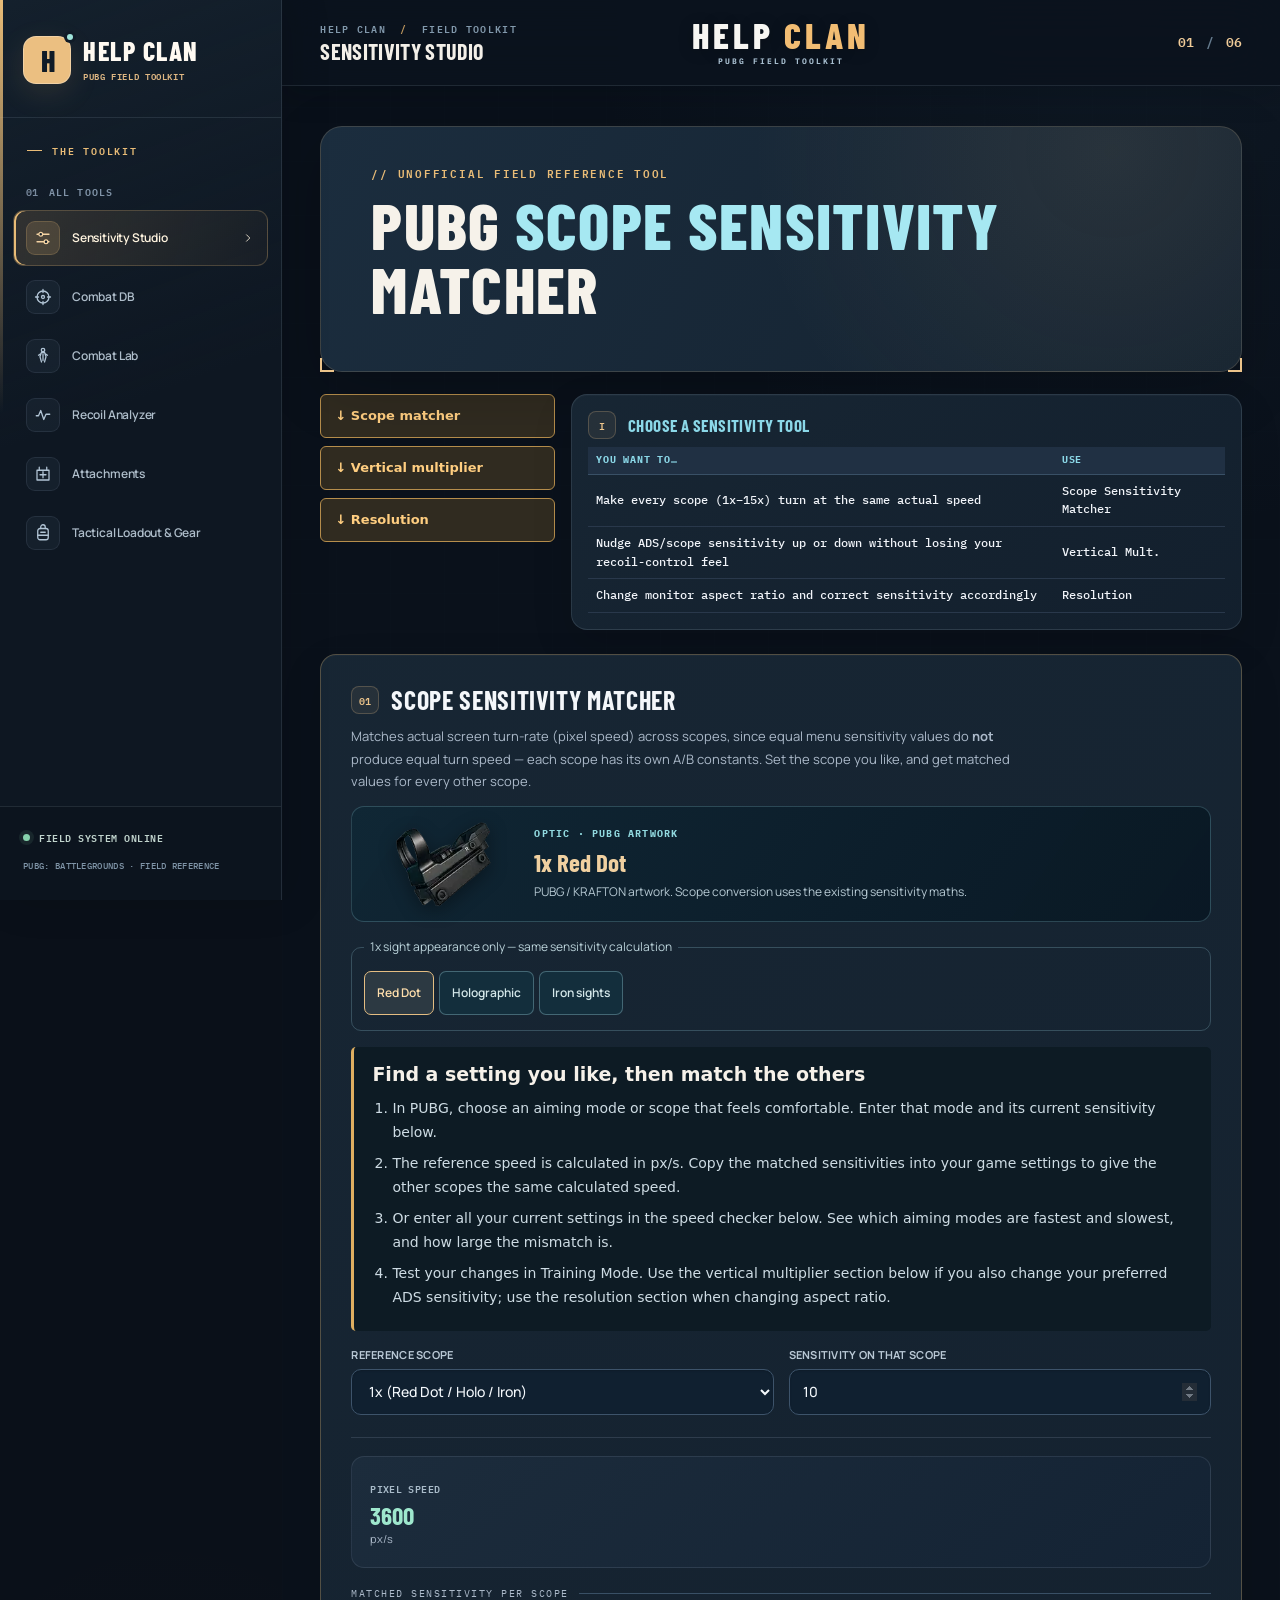
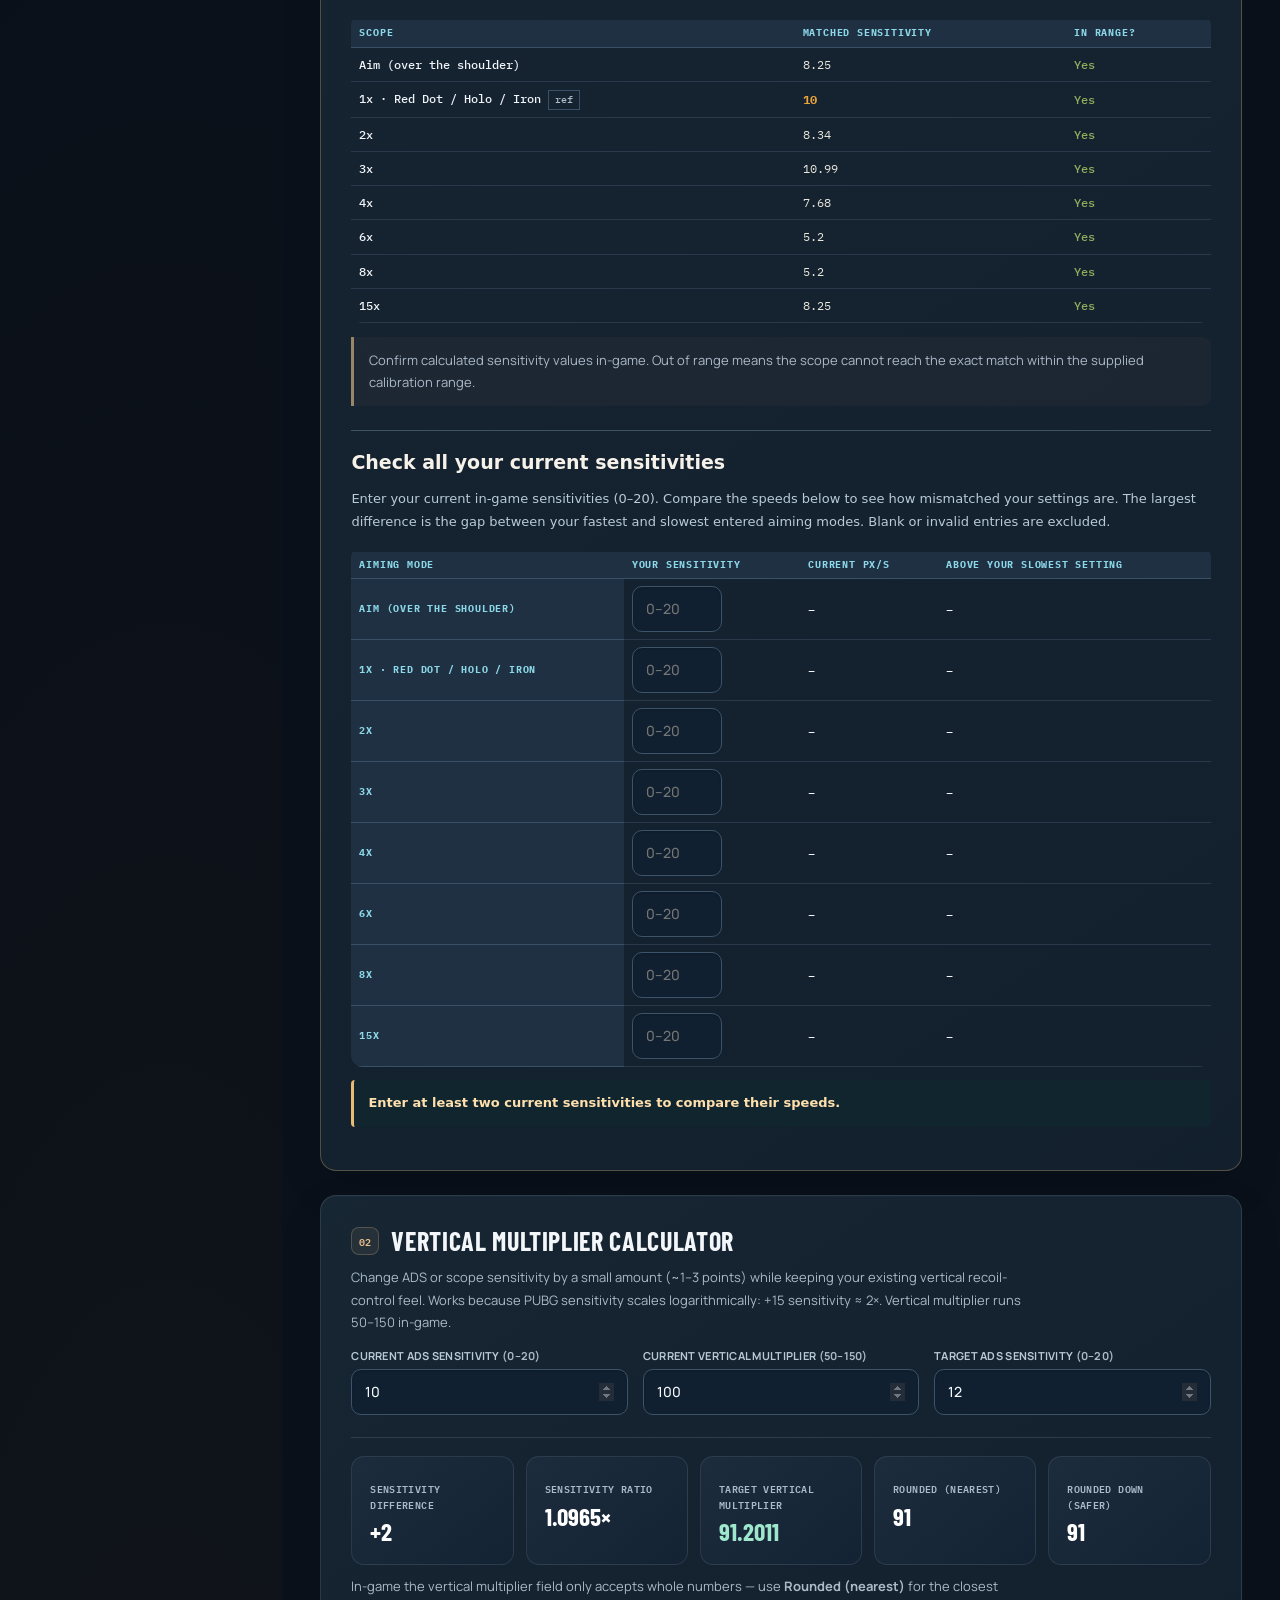
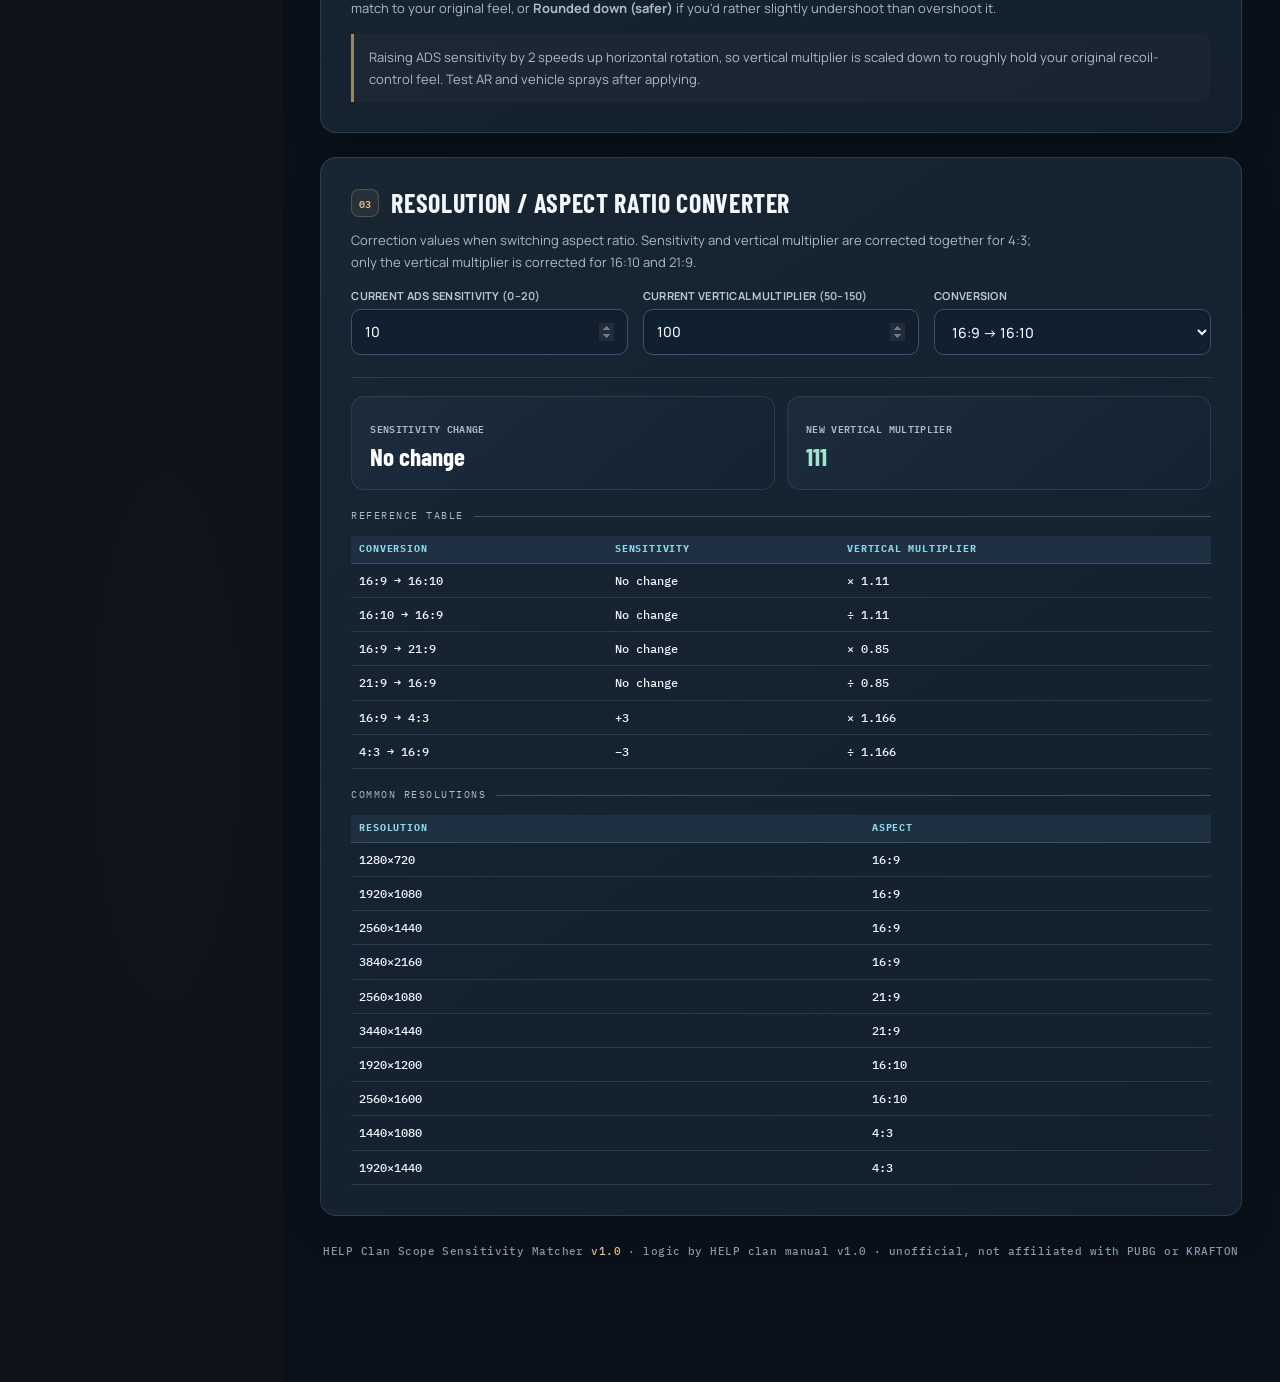
==== commit ac06463d: "Clarify sensitivity mismatch comparison and set requested starting views" ====
--- a/index.html
+++ b/index.html
@@ -539,33 +539,44 @@
 
   </div>
 
-  <nav class="tabs quicknav" id="tabs" aria-label="Sensitivity sections"></nav>
+  <div class="sensitivity-top-tools"><nav class="tabs quicknav" id="tabs" aria-label="Sensitivity sections"></nav>
+  <aside class="card sensitivity-tool-guide" aria-label="Choose a sensitivity tool">
+    <div class="card-title" style="color:var(--olive);"><span class="n">i</span> Choose a sensitivity tool</div>
+    <table class="ref">
+      <thead><tr><th>You want to&hellip;</th><th>Use</th></tr></thead>
+      <tbody>
+        <tr><td>Make every scope (1x&ndash;15x) turn at the same actual speed</td><td>Scope Sensitivity Matcher</td></tr>
+        <tr><td>Nudge ADS/scope sensitivity up or down without losing your recoil-control feel</td><td>Vertical Mult.</td></tr>
+        <tr><td>Change monitor aspect ratio and correct sensitivity accordingly</td><td>Resolution</td></tr>
+      </tbody>
+    </table>
+  </aside>
+</div>
 
   <!-- ================= SCOPE ================= -->
   <div class="panel" data-panel="scope">
     <div class="card">
       <div class="card-title"><span class="n">01</span> Scope Sensitivity Matcher</div>
       <p class="card-sub">Matches actual screen turn-rate (pixel speed) across scopes, since equal menu sensitivity values do <b>not</b> produce equal turn speed &mdash; each scope has its own A/B constants. Set the scope you like, and get matched values for every other scope.</p>
-      <div class="visual-inline-preview" id="visual-scope-preview" aria-label="Reference optic appearance"><img id="visual-scope-image" src="assets/optic-3x.svg" width="320" height="200" loading="eager" fetchpriority="low" decoding="async" alt="PUBG 3x scope"><div><span class="visual-media-kicker">OPTIC · PUBG ARTWORK</span><strong id="visual-scope-label" aria-live="polite">3x reference optic</strong><small>PUBG / KRAFTON artwork. Scope conversion uses the existing sensitivity maths.</small></div></div><fieldset class="visual-one-x-variants" id="visual-one-x-variants" hidden aria-label="Illustrative 1x sight style; sensitivity values are unchanged"><legend>1x sight appearance only — same sensitivity calculation</legend><button type="button" class="visual-optic-variant" data-visual-optic="reddot" aria-pressed="true">Red Dot</button><button type="button" class="visual-optic-variant" data-visual-optic="holo" aria-pressed="false">Holographic</button><button type="button" class="visual-optic-variant" data-visual-optic="iron" aria-pressed="false">Iron sights</button></fieldset>
+      <div class="visual-inline-preview" id="visual-scope-preview" aria-label="Reference optic appearance"><img id="visual-scope-image" src="assets/optic-red-dot.svg" width="320" height="200" loading="eager" fetchpriority="low" decoding="async" alt="PUBG Red Dot sight"><div><span class="visual-media-kicker">OPTIC · PUBG ARTWORK</span><strong id="visual-scope-label" aria-live="polite">1x Red Dot</strong><small>PUBG / KRAFTON artwork. Scope conversion uses the existing sensitivity maths.</small></div></div><fieldset class="visual-one-x-variants" id="visual-one-x-variants" hidden aria-label="Illustrative 1x sight style; sensitivity values are unchanged"><legend>1x sight appearance only — same sensitivity calculation</legend><button type="button" class="visual-optic-variant" data-visual-optic="reddot" aria-pressed="true">Red Dot</button><button type="button" class="visual-optic-variant" data-visual-optic="holo" aria-pressed="false">Holographic</button><button type="button" class="visual-optic-variant" data-visual-optic="iron" aria-pressed="false">Iron sights</button></fieldset>
       <section class="sensitivity-howto" aria-label="How to use the sensitivity matcher">
         <h2>Find a setting you like, then match the others</h2>
-        <ol><li>In PUBG, choose an aiming mode or scope that feels comfortable. Enter that mode and its current sensitivity below.</li><li>The reference speed is calculated in px/s. Copy the matched sensitivities into your game settings to give the other scopes the same calculated speed.</li><li>Or enter all your current settings in the speed checker below. Compare them and use any entered setting as your reference.</li><li>Test your changes in Training Mode. Use the vertical multiplier section below if you also change your preferred ADS sensitivity; use the resolution section when changing aspect ratio.</li></ol>
-        <p>Speeds use this calculator’s 3840-pixel reference width and existing A/B constants. They are calculated reference speeds, not a live measurement of your screen. Aim means over-the-shoulder aiming; it shares the 15× constants.</p>
+        <ol><li>In PUBG, choose an aiming mode or scope that feels comfortable. Enter that mode and its current sensitivity below.</li><li>The reference speed is calculated in px/s. Copy the matched sensitivities into your game settings to give the other scopes the same calculated speed.</li><li>Or enter all your current settings in the speed checker below. See which aiming modes are fastest and slowest, and how large the mismatch is.</li><li>Test your changes in Training Mode. Use the vertical multiplier section below if you also change your preferred ADS sensitivity; use the resolution section when changing aspect ratio.</li></ol>
       </section>
       <div class="grid">
         <div class="field"><label for="px_scope">Reference scope</label>
           <select id="px_scope">
             <option value="aim">Aim (over the shoulder)</option>
-            <option value="1x">1x (Red Dot / Holo / Iron)</option>
+            <option value="1x" selected>1x (Red Dot / Holo / Iron)</option>
             <option value="2x">2x</option>
-            <option value="3x" selected>3x</option>
+            <option value="3x">3x</option>
             <option value="4x">4x</option>
             <option value="6x">6x</option>
             <option value="8x">8x</option>
             <option value="15x">15x</option>
           </select>
         </div>
-        <div class="field"><label for="px_sens">Sensitivity on that scope</label><input type="number" id="px_sens" value="12" step="0.1"></div>
+        <div class="field"><label for="px_sens">Sensitivity on that scope</label><input type="number" id="px_sens" value="10" step="0.1"></div>
       </div>
       <div class="outbar">
         <div class="out hi"><div class="k">Pixel speed</div><div class="v" id="px_speed">–</div><div class="u" style="margin-left:0;">px/s</div></div>
@@ -581,8 +592,9 @@
       <div class="note">Confirm calculated sensitivity values in-game. Out of range means the scope cannot reach the exact match within the supplied calibration range.</div>
       <section id="current-sensitivities" class="current-sensitivity-checker" aria-labelledby="current-sensitivity-title">
         <h2 id="current-sensitivity-title">Check all your current sensitivities</h2>
-        <p>Enter your current in-game values (0–20). Each row shows its own calculated pixel speed; the difference compares it with the reference speed above. Blank rows stay blank.</p>
-        <div class="scope-results-scroll" role="region" aria-label="Current sensitivity pixel speeds" tabindex="0"><table class="ref" id="current_sensitivity_table"><thead><tr><th>Aiming mode</th><th>Your sensitivity</th><th>Current px/s</th><th>Difference from reference</th><th>Reference</th></tr></thead><tbody></tbody></table></div>
+        <p>Enter your current in-game sensitivities (0–20). Compare the speeds below to see how mismatched your settings are. The largest difference is the gap between your fastest and slowest entered aiming modes. Blank or invalid entries are excluded.</p>
+        <div class="scope-results-scroll" role="region" aria-label="Current sensitivity pixel speeds" tabindex="0"><table class="ref" id="current_sensitivity_table"><thead><tr><th>Aiming mode</th><th>Your sensitivity</th><th>Current px/s</th><th>Above your slowest setting</th></tr></thead><tbody></tbody></table></div>
+        <p id="current_speed_spread" class="current-speed-spread" role="status" aria-live="polite">Enter at least two current sensitivities to compare their speeds.</p>
       </section>
     </div>
   </div>
@@ -665,17 +677,7 @@
     </div>
   </div>
 
-  <div class="card" style="border-color:var(--amber-dim);">
-    <div class="card-title" style="color:var(--olive);"><span class="n">i</span> Other sensitivity tools</div>
-    <table class="ref">
-      <thead><tr><th>You want to&hellip;</th><th>Use</th></tr></thead>
-      <tbody>
-        <tr><td>Make every scope (1x&ndash;15x) turn at the same actual speed</td><td>Scope Sensitivity Matcher</td></tr>
-        <tr><td>Nudge ADS/scope sensitivity up or down without losing your recoil-control feel</td><td>Vertical Mult.</td></tr>
-        <tr><td>Change monitor aspect ratio and correct sensitivity accordingly</td><td>Resolution</td></tr>
-      </tbody>
-    </table>
-  </div>
+
 
 
   <footer>HELP Clan Scope Sensitivity Matcher <span class="v">v1.0</span> &middot; logic by HELP clan manual v1.0 &middot; unofficial, not affiliated with PUBG or KRAFTON</footer>
--- a/unified-workspace.css
+++ b/unified-workspace.css
@@ -50,3 +50,26 @@
 .tt-slot-options button {display:flex;align-items:center;gap:8px}
 .tt-slot-options img {width:64px;height:44px;object-fit:contain;flex:none}
 #panel-combat .tt-weapon-cards {max-height:none;overflow:visible}
+.full-weapon-library {grid-column:1/-1;max-width:100%;margin:20px 0}
+.full-weapon-library .workspace-weapon-list {grid-template-columns:repeat(auto-fill,minmax(100px,1fr));max-height:320px}
+.lab-weapon-preview {display:flex;gap:12px;align-items:center;padding:5px 0 12px;color:#f4d093;font:600 17px/1.3 system-ui}
+.lab-weapon-preview img {width:140px;height:46px;object-fit:contain}
+#attachment-library {grid-column:1/-1;margin:20px 0;display:grid;grid-template-columns:repeat(auto-fit,minmax(180px,1fr));gap:12px;min-width:0}
+#attachment-library>h2 {grid-column:1/-1;font:600 22px/1.3 system-ui;color:#f4d093}
+#attachment-library .tt-slot-picker {border:1px solid #405666;padding:10px;border-radius:6px;min-width:0}
+#hz_context,#rg_context,#tk_context {display:none}
+.sensitivity-top-tools {display:grid;grid-template-columns:minmax(180px,.7fr) minmax(0,2fr);gap:16px;align-items:start;margin:18px 0 24px}
+#panel-sensitivity .sensitivity-top-tools #tabs {display:flex;flex-direction:column;margin:0;gap:8px}
+#panel-sensitivity .sensitivity-tool-guide {margin:0;padding:16px}
+#panel-sensitivity .sensitivity-tool-guide .card-title {font-size:17px;margin-bottom:8px}
+#panel-sensitivity .sensitivity-tool-guide td {white-space:normal;line-height:1.55;padding:9px 8px}
+#panel-sensitivity .sensitivity-tool-guide table {width:100%}
+#current_sensitivity_table {min-width:480px}
+.current-speed-spread {padding:12px 14px;background:#10252e;border-left:3px solid #e9bc74;color:#ffe0ad!important;font-weight:600!important;border-radius:4px;line-height:1.6}
+@media(max-width:700px){
+ .sensitivity-top-tools {grid-template-columns:minmax(0,1fr)}
+ #panel-sensitivity .sensitivity-top-tools #tabs {flex-direction:row;flex-wrap:wrap}
+ #panel-sensitivity .sensitivity-top-tools #tabs a {flex:1;justify-content:center}
+ #panel-sensitivity .sensitivity-tool-guide {padding:12px}
+ #panel-sensitivity .sensitivity-tool-guide td {font-size:12px}
+}
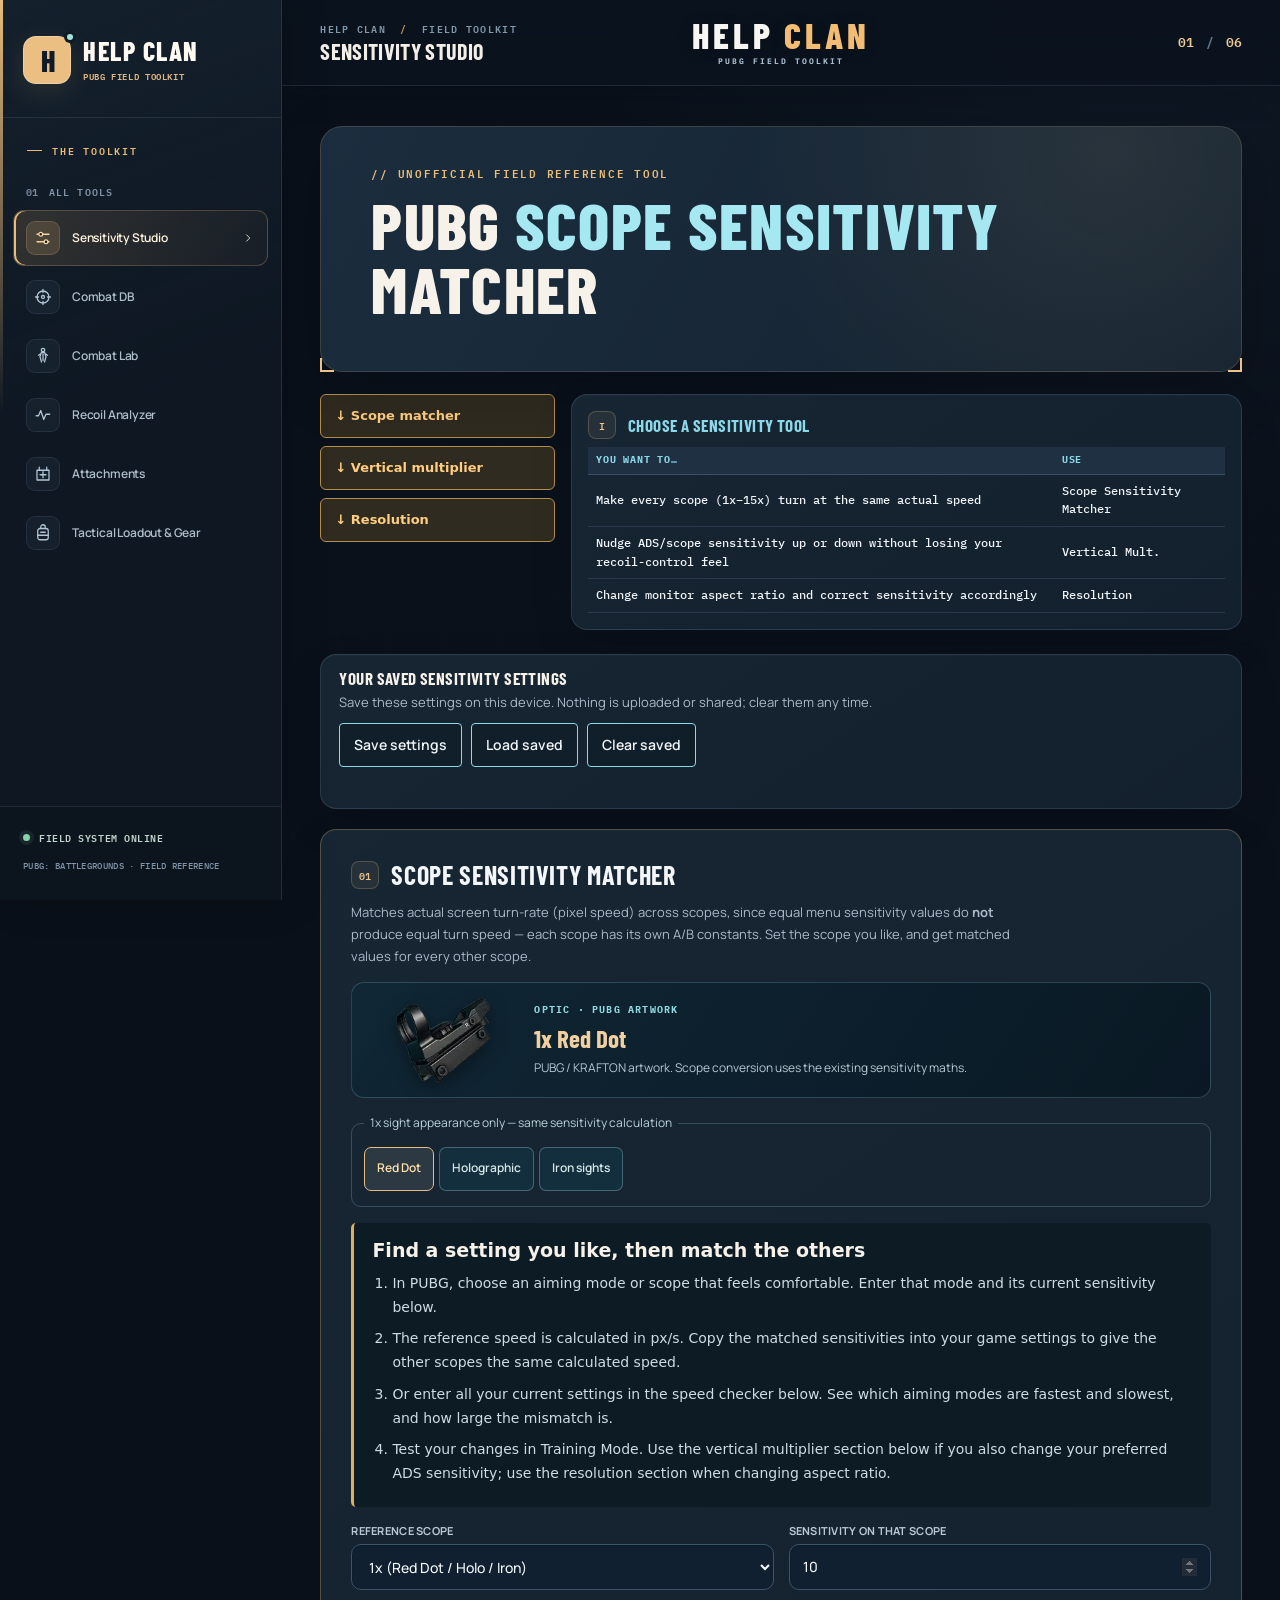
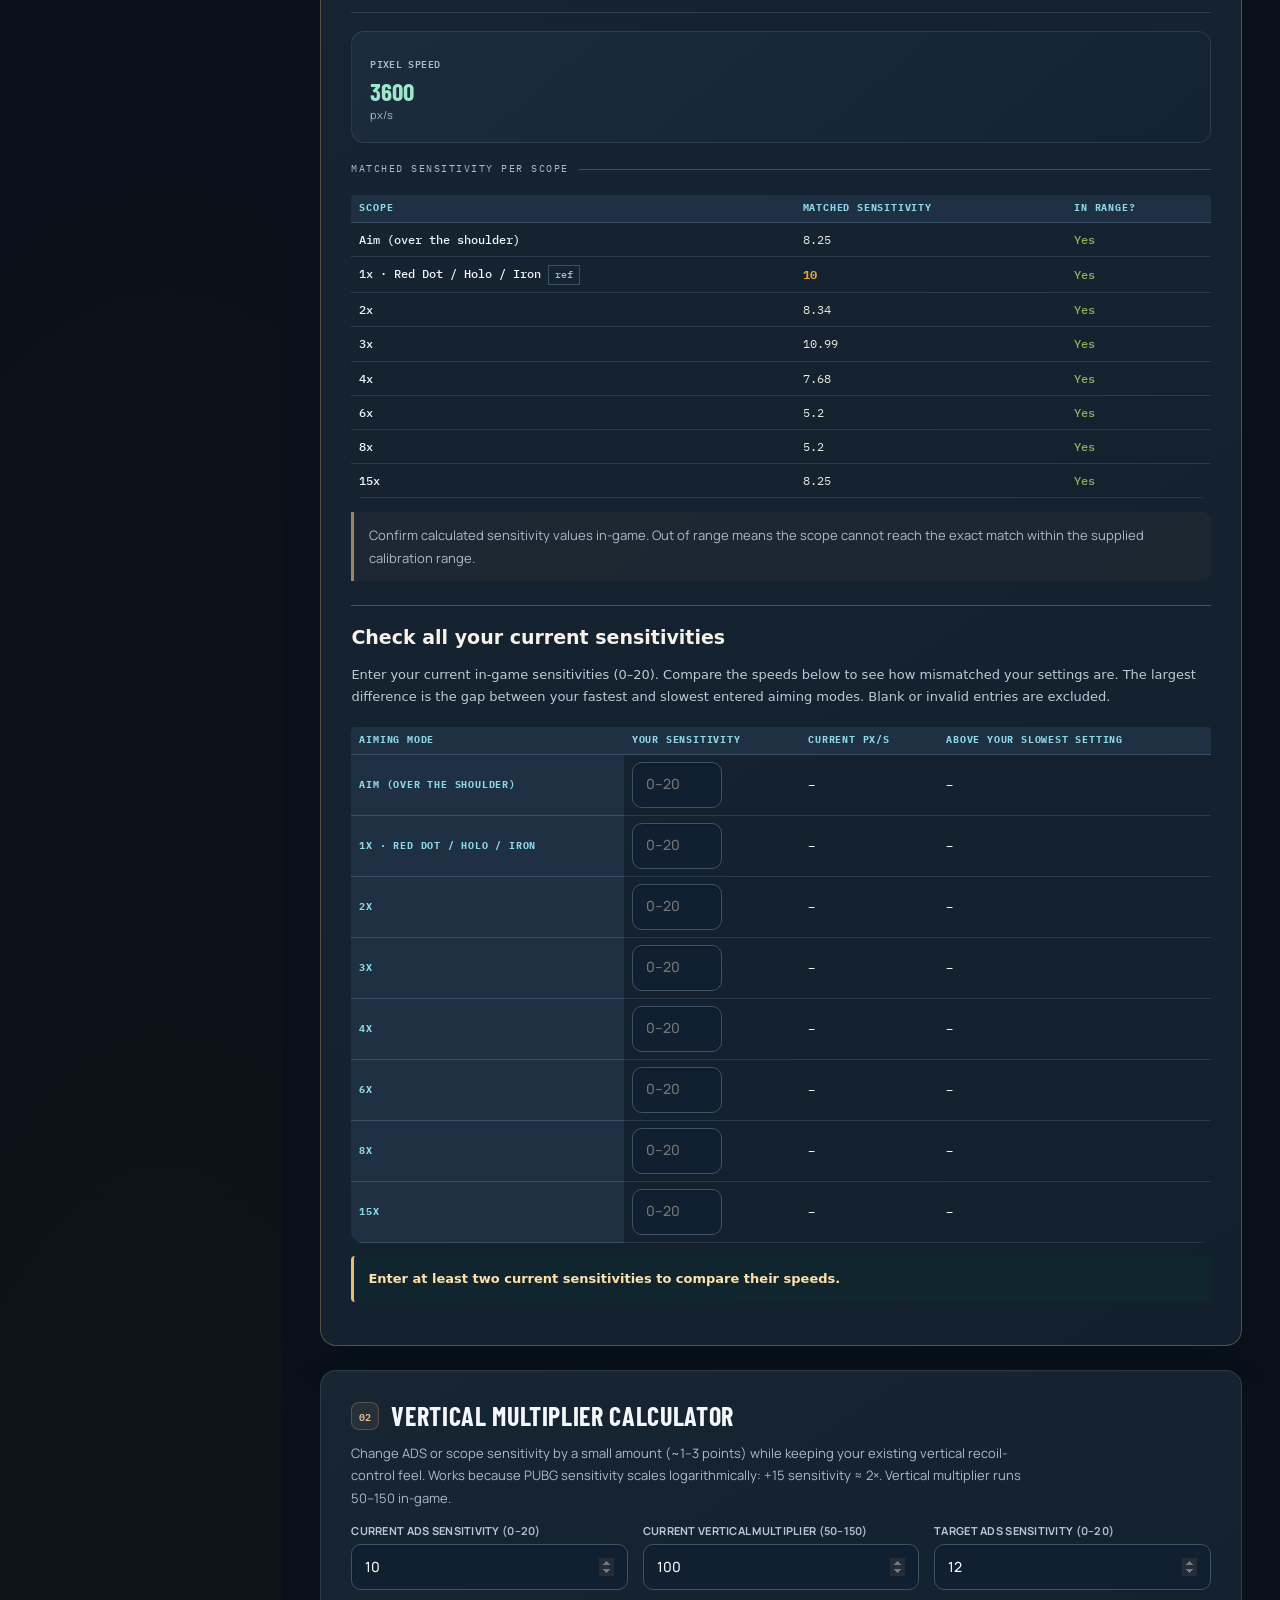
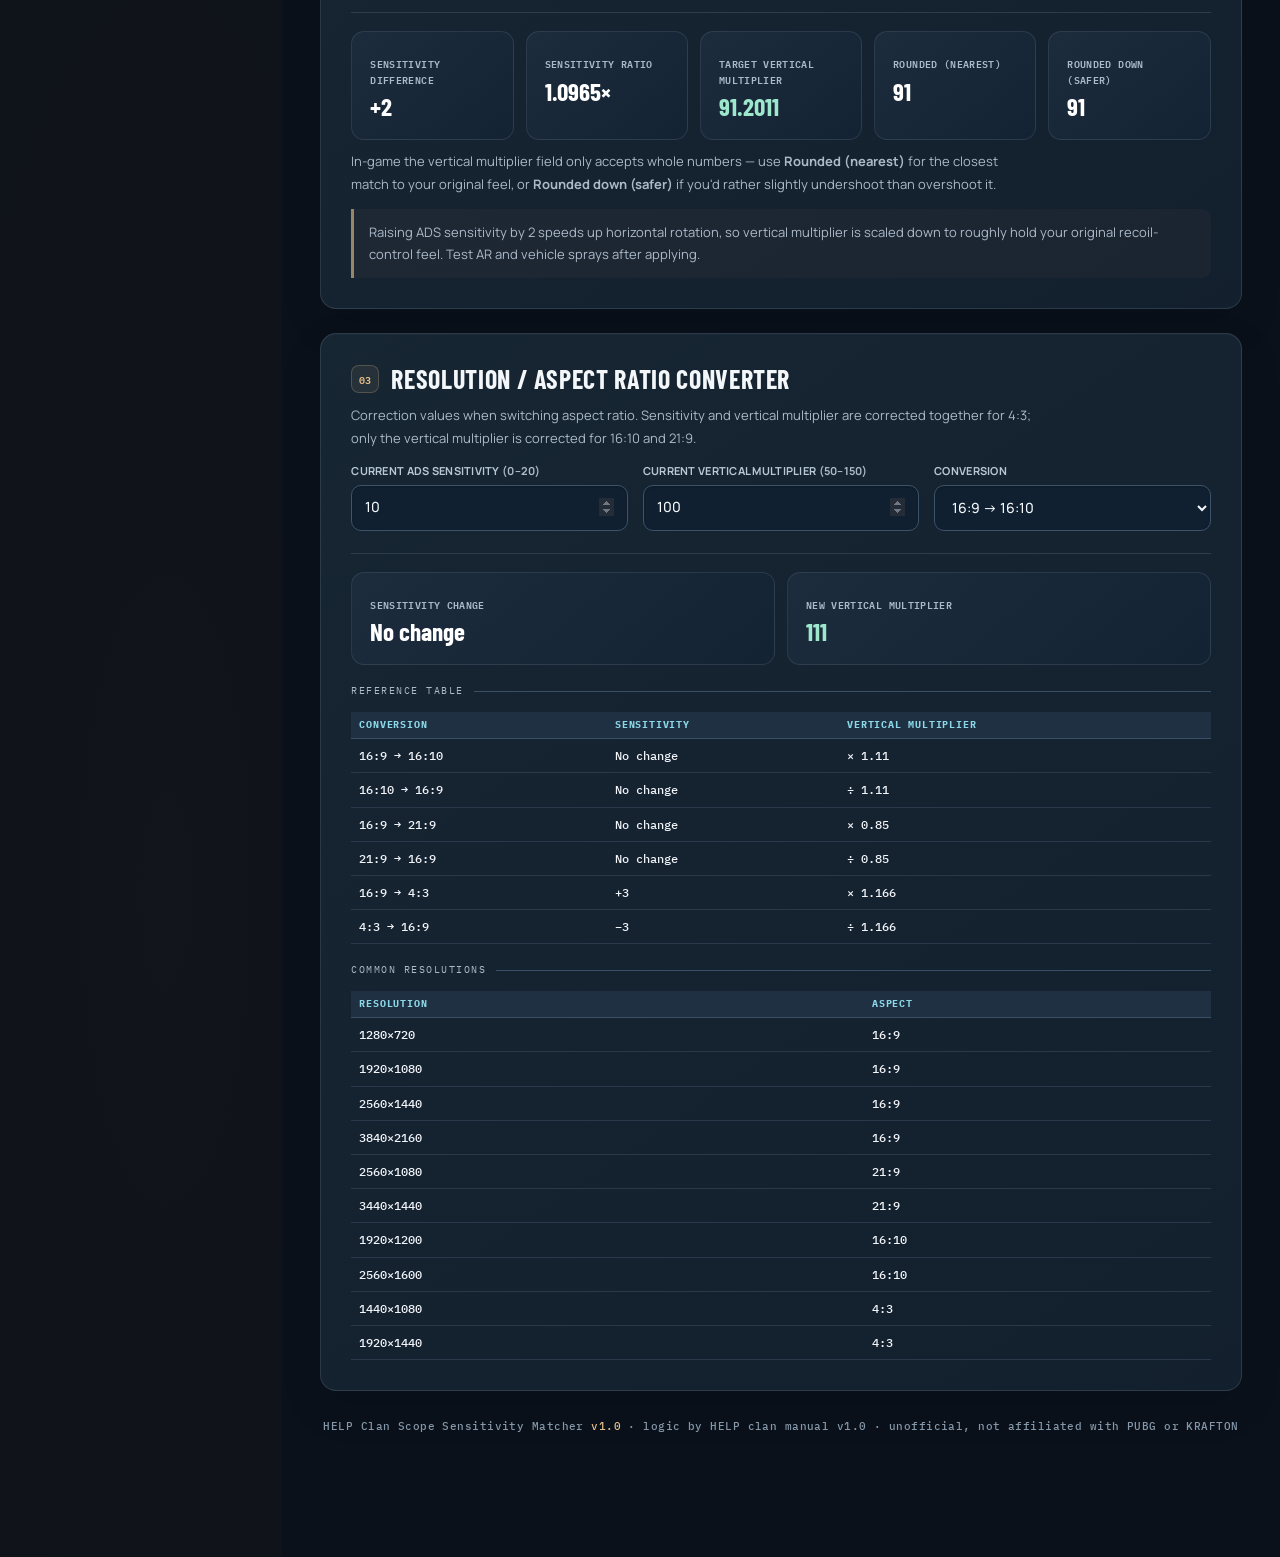
==== commit 91f2d901: "feat: expose saved sensitivity settings and basic search metadata" ====
--- a/index.html
+++ b/index.html
@@ -6,7 +6,13 @@
 <meta name="theme-color" content="#090f18">
 <!-- Vercel Web Analytics for this plain HTML site (no React package needed). -->
 <script defer src="/_vercel/insights/script.js"></script>
-<title>HELP — PUBG Field Toolkit</title>
+<title>HELP Clan PUBG Toolkit | Damage, Recoil &amp; Sensitivity Calculators</title>
+<meta name="description" content="Unofficial PUBG combat toolkit: compare 45 weapons, damage, recoil, attachments, armour and range. Includes scope sensitivity and loadout calculators.">
+<link rel="canonical" href="https://help-clan-pubg-toolkit.vercel.app/">
+<meta property="og:type" content="website">
+<meta property="og:title" content="HELP Clan PUBG Toolkit">
+<meta property="og:description" content="PUBG damage, recoil, scope sensitivity, attachments and tactical loadout tools.">
+<meta property="og:url" content="https://help-clan-pubg-toolkit.vercel.app/">
 <style>
 @import url("https://fonts.googleapis.com/css2?family=Rajdhani:wght@500;600;700&family=JetBrains+Mono:wght@400;500;700&display=swap");
 
@@ -407,6 +413,9 @@
 <link rel="stylesheet" href="combat-workspace.css">
 <link rel="stylesheet" href="toolkit-layout.css">
 <link rel="stylesheet" href="unified-workspace.css">
+<link rel="stylesheet" href="recoil-analyzer.css">
+<link rel="stylesheet" href="damage-guide.css">
+<link rel="stylesheet" href="sensitivity-presets.css">
 </head>
 <body>
 <div id="app-shell">
@@ -697,44 +706,64 @@
 <div id="panel-recoil2" class="hub-main">
 <div class="wrap">
   <div class="eyebrow">Combat · Recoil</div>
-  <div class="recoil-release-row" role="status" aria-label="Detailed recoil analysis coming soon">
-    <div class="recoil-release-content">
-      <span class="recoil-release-caption">FULL SHOT-BY-SHOT ANALYSIS · IN DEVELOPMENT</span>
-      <span class="recoil-coming-soon"><span class="recoil-status-dot" aria-hidden="true"></span>COMING SOON</span>
-      <span class="recoil-release-detail">Full shot-by-shot spray analysis is on the way. The weapon recoil parameters below are available now.</span>
-    </div>
-    <div class="recoil-release-graphic" aria-hidden="true">
-      <span class="recoil-target-ring recoil-ring-outer"></span>
-      <span class="recoil-target-ring recoil-ring-inner"></span>
-      <span class="recoil-target-center"></span>
-    </div>
-  </div>
-  <h1>Recoil Evidence Explorer</h1>
-  <p class="sub">Explore weapon recoil parameters while full spray-pattern analysis is being built.</p>
-  <div class="card">
-    <div class="section-h">Choose a weapon and question</div>
+  <h1>Per-Shot Recoil Analyzer</h1>
+  <p class="sub">Explore recoil build-up, compare stance and attachment effects, and fire independent simulated sprays using weapon-specific reference curves.</p>
+  <p class="recoil-coverage">27 weapons with reference curves · Existing HELP values take precedence where sources differ. <a href="https://www.pubgintel.com/pubg-per-shot-analyzer" target="_blank" rel="noopener noreferrer">PUBGIntel reference</a></p>
+  <div class="card">
+    <div class="section-h">Weapon &amp; firing setup</div>
     <div class="toolbar">
+      <div class="field"><label for="rc_class">Weapon class</label><select id="rc_class"><option value="all">All classes</option><option value="AR">Assault rifles</option><option value="SMG">Submachine guns</option><option value="DMR">Marksman rifles</option><option value="MG">Machine guns</option><option value="SR">Sniper rifles</option><option value="SG">Shotguns</option><option value="Pistol">Pistols</option></select></div>
       <div class="field"><label for="rc_weapon">Weapon</label><select id="rc_weapon"></select></div>
       <div class="field"><label for="rc_stance">Stance</label>
         <select id="rc_stance"><option value="standing">Standing</option><option value="crouched">Crouched</option><option value="prone">Prone</option></select>
       </div>
-      <div class="field"><label for="rc_shots">Spray length to check</label>
-        <select id="rc_shots"><option value="10">10 shots</option><option value="20" selected>20 shots</option><option value="30">30 shots</option></select>
+      <div class="field"><label for="rc_shots">Simulated spray length</label>
+        <select id="rc_shots"><option value="10">10 shots</option><option value="20">20 shots</option><option value="30" selected>30 shots</option></select>
       </div>
     </div>
     <div id="rc_missing" class="recoil-evidence-note" role="status" aria-live="polite"></div>
   </div>
 
-  <div class="card">
-    <div class="section-h">Shot-by-shot recoil</div>
-    <div id="rc_chart" class="recoil-evidence-surface" role="status" aria-live="polite">
-      <div class="recoil-evidence-symbol" aria-hidden="true">?</div>
-      <div>
-        <strong>No verified per-shot recoil curve</strong>
-        <p>We cannot calculate an actual recoil path without a validated per-shot pattern. No graph is drawn from arbitrary growth rates.</p>
-      </div>
-    </div>
-  </div>
+  <section id="rc_analyzer" aria-label="Per-shot analysis">
+    <div class="card">
+      <h2 class="section-h">Weapon curve data</h2>
+      <div class="field" id="rc_rate_field" hidden><label for="rc_rate">Fire rate</label><select id="rc_rate"></select></div>
+      <div id="rc_metadata" class="recoil-metadata"></div>
+      <p id="rc_rate_note" class="helptext" hidden></p>
+      <div id="rc_patch"></div>
+    </div>
+    <div class="card">
+      <h2 class="section-h">Stance &amp; attachments</h2>
+      <p id="rc_stance_summary" class="helptext"></p>
+      <div id="rc_stance_buttons" class="workspace-segments" role="group" aria-label="Recoil stance"></div>
+      <div id="rc_attachment_choices" class="recoil-attachment-choices"></div>
+      <p id="rc_build_summary" class="note"></p>
+      <p class="helptext">Attachment stacking is additive in this model. Whether PUBG adds or multiplies combined attachment effects remains unresolved; the combined reduction is a model estimate.</p>
+    </div>
+    <div class="card" id="rc_chart" data-evidence="reference-model">
+      <h2 class="section-h">Recoil build-up · first 30 shots</h2>
+      <p class="helptext">Average vertical climb and horizontal kick in 10-shot windows, shown as a percentage of this weapon’s first-30-shot peak. Lower means less kick. Saved values are percentage points of that peak.</p>
+      <div class="recoil-legend"><span>Baseline vertical</span><span>Build vertical</span><span>Baseline horizontal</span><span>Build horizontal</span></div>
+      <canvas id="rc_curve_canvas" width="960" height="320" role="img" aria-label="Per-shot vertical and horizontal recoil build-up; equivalent values are in the tables below"></canvas>
+      <div class="recoil-table-scroll" tabindex="0" role="region" aria-label="Ten-shot recoil stages"><table id="rc_stage_table"></table></div>
+      <p id="rc_estimate_note" class="helptext">EST means one or both curves have ended; their final values are held.</p>
+    </div>
+    <div class="card">
+      <h2 class="section-h">Visual spray simulator</h2>
+      <div id="rc_sim_metadata" class="recoil-metadata"></div>
+      <p class="helptext">Each Fire rolls a new random spray with the selected stance and attachments. The first bullet starts at the crosshair; recoil moves the following bullet. These are simulated positions in curve units, not measured screen pixels or guaranteed impacts. Five colours let you compare independent sprays.</p>
+      <div class="recoil-sim-controls"><button type="button" id="rc_fire">Fire a simulated spray</button><button type="button" id="rc_reset">Reset sprays</button><label><input type="checkbox" id="rc_animate" checked> Animate at weapon firing rate</label></div>
+      <p id="rc_sim_count" role="status" aria-live="polite">0 / 5 sprays</p>
+      <canvas id="rc_sim_canvas" width="960" height="600" role="img" aria-label="Randomized spray paths, overlaid in up to five colours"></canvas>
+      <p class="helptext">The view keeps the same scale when attachments or stance change. After five sprays, Fire starts a new set. Changing the setup clears the previous set.</p>
+    </div>
+    <div class="card">
+      <h2 class="section-h">Every shot’s curve values</h2>
+      <button type="button" id="rc_export">Download per-shot CSV</button>
+      <div class="recoil-table-scroll" tabindex="0" role="region" aria-label="Numeric per-shot recoil values"><table id="rc_shot_table"></table></div>
+      <p class="helptext">Curves are sampled at the selected firing interval with their recorded linear, constant or cubic interpolation. The 10-shot windows are a display choice, not a claim that PUBG changes mechanics at shot 10 or 20.</p>
+    </div>
+  </section>
 
   <div class="card">
     <div class="section-h">Weapon recoil parameters</div>
@@ -747,7 +776,7 @@
   <section class="visual-art-panel" id="visual-recoil-artwork">
     <h2 class="section-h">Weapon & recoil reference </h2>
     <div class="visual-art-content">
-<figure class="visual-reference-banner" id="visual-recoil"><img data-visual-src="assets/recoil-parameters.svg" width="320" height="200" loading="lazy" decoding="async" alt="Recoil parameter reference"><figcaption><strong>Recoil parameter reference</strong><span>No synthetic spray or unverified shot-by-shot curve.</span></figcaption></figure>
+<figure class="visual-reference-banner" id="visual-recoil"><img data-visual-src="assets/recoil-parameters.svg" width="320" height="200" loading="lazy" decoding="async" alt="Recoil parameter reference"><figcaption><strong>Recoil parameter reference</strong><span>Weapon reference artwork; the analyzer above uses imported recoil curves.</span></figcaption></figure>
 <div class="visual-selected-weapon" id="visual-recoil-weapon" aria-live="polite"><img id="visual-recoil-weapon-image" width="960" height="320" alt="" decoding="async" loading="lazy" hidden><div><span class="visual-media-kicker">PUBG WEAPON ART</span><strong id="visual-recoil-weapon-title">Artwork not available</strong><small id="visual-recoil-weapon-note">Weapon stats are shown below. Reference artwork is not game data.</small></div></div>
     </div>
   </section>
@@ -870,6 +899,7 @@
     <div class="eyebrow">Combat · Damage, range &amp; time to kill</div>
     <h1>Combat Lab</h1>
     <p class="sub">Choose one loadout and recorded distance. Switch the model between damage, hits to kill, heatmap and TTK. Select a body zone to update the range and timing results below.</p>
+    <nav class="dg-jumps" aria-label="Explore damage mechanics"><a href="#dg_calculation">Damage calculation ↓</a><a href="#dg_hit_area">Hit area ↓</a><a href="#dg_weapon_class">Weapon class ↓</a><a href="#dg_combined">Combined multipliers ↓</a></nav>
     <div class="hz-workspace">
       <div class="hz-tools">
     <div class="card">
@@ -1041,6 +1071,16 @@
         <p class="hz-caption">Both left and right limbs use the same hit-zone values. Coverage tints mark modeled protected hit zones, not the physical dimensions of equipment. Damage values are from published distance checkpoints.</p>
       </section>
     </div>
+<section id="damage-guide" aria-labelledby="damage-guide-title">
+  <div class="dg-intro"><div><p class="dg-kicker">UNDERSTAND EVERY HIT</p><h2 id="damage-guide-title">How PUBG damage works</h2><p>Follow one shot through the calculation, then compare the hit-area, weapon-class and gear factors on the models below.</p></div></div>
+  <nav class="dg-jumps" aria-label="Damage guide sections"><a href="#dg_calculation">Damage calculation ↓</a><a href="#dg_hit_area">Hit area ↓</a><a href="#dg_weapon_class">Weapon class ↓</a><a href="#dg_combined">Combined multipliers ↓</a></nav>
+  <section id="dg_calculation" class="dg-section" aria-labelledby="dg_calculation_title"><p class="dg-kicker">01 / THE FORMULA</p><h2 id="dg_calculation_title">Damage Calculation</h2><p>Actual damage is base damage multiplied by four factors: distance, armour remaining, hit area and weapon class. This worked example follows your weapon, gear and selected body zone in Combat Lab.</p><p id="dg_formula_context" class="workspace-context"></p><div class="dg-formula"><div id="dg_formula_values" class="dg-factors"></div><div class="dg-total"><span>Actual damage</span><strong id="dg_actual_damage"></strong></div></div><p id="dg_formula_note" class="helptext"></p></section>
+  <section id="dg_hit_area" class="dg-section" aria-labelledby="dg_area_title"><p class="dg-kicker">02 / WHERE THE BULLET LANDS</p><h2 id="dg_area_title">Hit Area Modifier</h2><p>Each of the thirteen precise body regions has its own hit-area factor. These factors stay the same across the listed classes; class and gear modifiers are applied separately. Left and right limbs share the same values.</p><div class="dg-area-layout"><div id="dg_area_model"></div><div><div id="dg_area_table"></div><p class="dg-source-note">100% means ×1.00; 110% means ×1.10. This layer alone does not represent final damage. Portraits are fictional AI-generated adult fashion models; leader lines indicate approximate body regions, rather than an exact game collision mesh.</p></div></div></section>
+  <section id="dg_weapon_class" class="dg-section" aria-labelledby="dg_class_title"><p class="dg-kicker">03 / WHAT YOU FIRE</p><h2 id="dg_class_title">Weapon Class Modifier</h2><p>Compare all seven class profiles. SMGs give more weight to limb hits; sniper rifles give more weight to head and torso hits. These models show only the class factor, before hit-area and gear effects.</p><p class="helptext">Class defaults are shown here. Weapon-specific exceptions still apply in the live calculation: Dragunov uses ×2.80 for head and neck instead of the DMR default ×2.35. LMG pelvis and torso factors differ.</p><div id="dg_class_models" class="dg-model-grid"></div></section>
+  <section id="dg_combined" class="dg-section" aria-labelledby="dg_combined_title"><p class="dg-kicker">04 / THE COMPLETE MULTIPLIER</p><h2 id="dg_combined_title">Combined Multipliers: Weapon Class, Hit Area &amp; Gear</h2><p>Class × hit area × armour remaining. Change the helmet and vest to compare protection across every class. Distance is excluded from this view.</p><div class="dg-gear-controls"><div class="field"><label for="dg_helmet">Guide helmet</label><select id="dg_helmet"><option value="0">None</option><option value="1">Level 1</option><option value="2" selected>Level 2</option><option value="3">Level 3</option></select></div><div class="field"><label for="dg_vest">Guide vest</label><select id="dg_vest"><option value="0">None</option><option value="1">Level 1</option><option value="2" selected>Level 2</option><option value="3">Level 3</option></select></div><button type="button" id="dg_copy_gear">Use Combat Lab gear</button></div><p id="dg_gear_context" class="workspace-context" aria-live="polite"></p><div id="dg_combined_models" class="dg-model-grid"></div></section>
+  <p class="dg-source-note">The guide exposes the same multiplier data used by our damage engine. <a href="https://pubgstatistics.com/weapons" target="_blank" rel="noopener noreferrer">PUBGStatistics reference</a>. Armour factors assume intact standard gear: Level 1 ×0.70, Level 2 ×0.60, Level 3 ×0.45. Helmets apply to head/neck, vests to torso/pelvis, and limbs stay unprotected. Class diagrams show class defaults rather than every weapon exception. Shotgun multipliers are per-pellet factors, not guaranteed whole-shell damage.</p>
+</section>
+
   <p id="combat-selected-context" class="workspace-context" role="status"></p>
 <div id="panel-range" class="combat-result-section">
 <div class="wrap">
@@ -1184,6 +1224,8 @@
 </div>
 
 
+
+
 <script src="js/app-navigation.js"></script>
 
 <script src="js/shared.js"></script>
@@ -1192,12 +1234,17 @@
 <script src="js/combat-database.js"></script>
 
 <script src="js/sensitivity.js"></script>
-
+<script src="sensitivity-presets.js"></script>
+
+<script src="recoil-reference.js"></script>
+<script src="recoil-model.js"></script>
 <script src="js/toolkit-calculators.js"></script>
 <script src="visual-controls.js"></script>
 <script src="combat-workspace.js"></script>
 <script src="toolkit-layout.js"></script>
 <script src="unified-workspace.js"></script>
+<script src="recoil-analyzer.js"></script>
+<script src="damage-guide.js"></script>
 
 <script src="sticky-weapon-header.js" defer></script>
 </body>
--- a/recoil-analyzer.css
+++ b/recoil-analyzer.css
@@ -0,0 +1,43 @@
+#panel-recoil2 .recoil-coverage {color:#f2ce8e;font:13px/1.5 system-ui;margin:0 0 18px}
+#panel-recoil2 #rc_analyzer {min-width:0}
+#panel-recoil2 .recoil-metadata {display:grid;grid-template-columns:repeat(auto-fit,minmax(140px,1fr));gap:10px;margin:10px 0}
+#panel-recoil2 .recoil-metadata>div {background:#102331;border:1px solid #385363;border-radius:7px;padding:12px;min-width:0}
+#panel-recoil2 .recoil-metadata span {display:block;color:#adc9d7;font:12px/1.4 system-ui;margin-bottom:5px}
+#panel-recoil2 .recoil-metadata strong {color:#f4d499;font:700 19px/1.4 system-ui;overflow-wrap:anywhere}
+#panel-recoil2 .recoil-attachment-choices {display:grid;grid-template-columns:repeat(auto-fit,minmax(190px,1fr));gap:14px}
+#panel-recoil2 .recoil-attachment-choices h3 {font:600 16px system-ui;color:#f4d499}
+#panel-recoil2 .recoil-attachment-choices button,#panel-recoil2 .recoil-sim-controls button,#panel-recoil2 #rc_export {min-height:44px;padding:9px 12px;background:#152b3a;color:#dbeaf0;border:1px solid #4b6473;border-radius:6px;font:600 12px/1.5 system-ui;cursor:pointer}
+#panel-recoil2 .recoil-attachment-choices button {display:flex;gap:8px;align-items:center;width:100%;margin:6px 0;text-align:left}
+#panel-recoil2 .recoil-attachment-choices img {width:64px;height:44px;object-fit:contain;flex:none}
+#panel-recoil2 .recoil-attachment-choices button[aria-pressed=true] {border-color:#edc476;background:#3b3828;color:#ffe2ac}
+#panel-recoil2 .recoil-table-scroll {overflow:auto;max-width:100%;margin:12px 0}
+#panel-recoil2 .recoil-table-scroll table {min-width:720px;font:12px/1.5 system-ui}
+#panel-recoil2 .recoil-table-scroll th,#panel-recoil2 .recoil-table-scroll td {padding:9px 10px}
+#panel-recoil2 .recoil-table-scroll:has(#rc_shot_table) {max-height:430px}
+#panel-recoil2 .recoil-value-bar {display:block;height:4px;margin-top:4px;background:linear-gradient(to right,#78d8eb var(--value),#203e4d var(--value));border-radius:3px}
+#panel-recoil2 #rc_chart {display:block;min-height:0;padding:18px}
+#panel-recoil2 #rc_curve_canvas {height:auto;width:100%;aspect-ratio:3/1}
+#panel-recoil2 #rc_sim_canvas {height:auto;width:100%;aspect-ratio:8/5}
+#panel-recoil2 .recoil-legend {display:flex;flex-wrap:wrap;gap:12px;font:12px/1.4 system-ui;color:#c0d2db;margin:12px 0}
+#panel-recoil2 .recoil-legend span:nth-child(1) {color:#95a8b2}
+#panel-recoil2 .recoil-legend span:nth-child(2) {color:#76dcf2}
+#panel-recoil2 .recoil-legend span:nth-child(3) {color:#b69c6d}
+#panel-recoil2 .recoil-legend span:nth-child(4) {color:#ffca78}
+#panel-recoil2 .recoil-sim-controls {display:flex;flex-wrap:wrap;gap:10px;align-items:center}
+#panel-recoil2 .recoil-sim-controls label {font:13px/1.4 system-ui;display:flex;align-items:center;min-height:44px;gap:8px}
+#panel-recoil2 #rc_animate {width:20px;height:20px;min-height:20px}
+#panel-recoil2 #rc_fire {color:#ffe2ac;border-color:#d9ad62}
+#panel-recoil2 button:disabled {opacity:.5;cursor:default}
+#panel-recoil2 button:focus-visible,#panel-recoil2 .recoil-table-scroll:focus-visible {outline:2px solid #f7ce85;outline-offset:3px}
+#panel-recoil2 #rc_patch summary {min-height:44px;cursor:pointer;color:#f3ca8d;padding:12px 0;font:600 13px/1.5 system-ui}
+@media(max-width:480px){
+ #panel-recoil2 .recoil-metadata {grid-template-columns:repeat(2,minmax(0,1fr))}
+ #panel-recoil2 .recoil-attachment-choices {grid-template-columns:minmax(0,1fr)}
+ #panel-recoil2 .recoil-metadata strong {font-size:17px}
+ #panel-recoil2 #rc_chart {padding:12px}
+}
+/* Keep chart labels at CSS-pixel size on phones and high-density displays. */
+#panel-recoil2 #rc_curve_canvas {height:280px;aspect-ratio:auto}
+#panel-recoil2 #rc_sim_canvas {height:420px;aspect-ratio:auto}
+@media(max-width:480px){#panel-recoil2 #rc_curve_canvas {height:240px}#panel-recoil2 #rc_sim_canvas {height:350px}}
+#panel-recoil2 #rc_curve_canvas,#panel-recoil2 #rc_sim_canvas {min-width:0;max-width:100%;display:block}
--- a/damage-guide.css
+++ b/damage-guide.css
@@ -0,0 +1,33 @@
+#damage-guide{margin-top:28px;min-width:0;scroll-margin-top:24px}
+#damage-guide *{box-sizing:border-box}
+.dg-intro{display:flex;align-items:flex-end;gap:24px;justify-content:space-between;margin-bottom:20px}
+.dg-kicker{font:700 11px var(--mono,monospace);letter-spacing:.12em;color:#efbe65;margin:0 0 8px}
+#damage-guide h2{font:700 clamp(24px,3vw,34px) var(--disp,system-ui);margin:0 0 12px;color:#eff7fa}
+#damage-guide h3{font-size:21px;margin:0 0 14px;color:#eef7fb}
+#damage-guide p{line-height:1.65;max-width:80ch}
+.dg-jumps{display:flex;flex-wrap:wrap;gap:8px;margin:18px 0 24px}
+.dg-jumps a{display:inline-flex;align-items:center;min-height:44px;padding:10px 14px;border:1px solid #9e772f;border-radius:7px;background:#30291a;color:#ffd176;text-decoration:none;font-weight:700}
+.dg-section{padding:24px 0;border-top:1px solid #2d4451;scroll-margin-top:24px}
+.dg-formula{display:grid;grid-template-columns:minmax(0,1fr) 160px;gap:16px;align-items:stretch}
+.dg-factors{display:grid;grid-template-columns:repeat(5,minmax(0,1fr));gap:8px}
+.dg-factors>div,.dg-total{padding:18px 12px;background:#102733;border:1px solid #315364;border-radius:10px;position:relative;min-width:0}
+.dg-factors>div+div:before{content:'×';position:absolute;left:-10px;top:38%;background:#102733;color:#ffd176;font-size:18px;z-index:1}
+.dg-factors span,.dg-total span{display:block;color:#b6cad3;font-size:12px;margin-bottom:12px}
+.dg-factors strong,.dg-total strong{font:700 23px var(--mono,monospace);color:#fff0cb;overflow-wrap:anywhere}
+.dg-total{border-color:#b9944c;background:#30291a}
+.dg-area-layout{display:grid;grid-template-columns:minmax(280px,420px) minmax(0,1fr);gap:26px;align-items:start}
+.dg-model-grid{display:grid;grid-template-columns:repeat(auto-fit,minmax(min(100%,320px),1fr));gap:18px;margin-top:20px}
+.dg-model-card{padding:18px;border:1px solid #2f4a59;border-radius:14px;background:linear-gradient(155deg,#142b38,#0b1923);min-width:0}
+.dg-model{width:100%;height:auto;display:block;max-height:760px}
+#damage-guide .dg-value-table{width:100%;min-width:0;border-collapse:collapse;margin:12px 0}
+#damage-guide .dg-value-table th,#damage-guide .dg-value-table td{padding:9px;text-align:left;border-bottom:1px solid #2b4350;white-space:normal;font-size:14px}
+#damage-guide .dg-value-table td:last-child{color:#ffd176;font-family:var(--mono,monospace)}
+#damage-guide caption{text-align:left;color:#a9c2cf;font-size:12px;padding-bottom:9px}
+#damage-guide summary{cursor:pointer;min-height:44px;padding:14px 0;color:#bdd4df}
+.dg-gear-controls{display:flex;gap:12px;align-items:end;flex-wrap:wrap}
+.dg-gear-controls .field{flex:1 1 150px;min-width:0;max-width:220px}
+.dg-gear-controls select,.dg-gear-controls button{min-height:44px;max-width:100%}
+.dg-source-note{padding:16px;border-left:3px solid #e6b04d;background:#102430;color:#afc7d2;font-size:13px}
+.dg-source-note a{color:#e8c781}
+@media(max-width:800px){.dg-formula{grid-template-columns:1fr}.dg-factors{grid-template-columns:repeat(3,minmax(0,1fr))}.dg-area-layout{grid-template-columns:minmax(0,1fr)}.dg-area-layout>div:first-child{max-width:420px;margin:auto;width:100%}.dg-intro{display:block}}
+@media(max-width:440px){.dg-model-card{padding:10px}.dg-section{padding:20px 0}.dg-factors{grid-template-columns:repeat(2,minmax(0,1fr))}.dg-factors strong{font-size:20px}.dg-model-grid{gap:14px}}
--- a/sensitivity-presets.css
+++ b/sensitivity-presets.css
@@ -0,0 +1,45 @@
+/* Lightweight, accessible controls for optional device-local sensitivity presets. */
+#panel-sensitivity #sensitivity-presets {
+  margin: 14px 0 20px;
+  padding: 14px 18px;
+}
+#panel-sensitivity .sensitivity-presets .card-title {
+  margin: 0 0 5px;
+  font-size: 17px;
+}
+#panel-sensitivity .sensitivity-preset-note,
+#panel-sensitivity .sensitivity-preset-status {
+  font-size: 13px;
+  line-height: 1.5;
+  color: var(--dim, #aab8c7);
+  margin: 4px 0 10px;
+}
+#panel-sensitivity .sensitivity-preset-actions {
+  display: flex;
+  flex-wrap: wrap;
+  gap: 9px;
+}
+#panel-sensitivity .sensitivity-preset-actions button {
+  flex: 0 1 auto;
+  min-height: 44px;
+  padding: 9px 14px;
+  border: 1px solid var(--olive, #26c6da);
+  border-radius: 4px;
+  background: rgba(16, 30, 40, .9);
+  color: var(--ink, #f2f5f8);
+  font: inherit;
+  font-size: 14px;
+  font-weight: 600;
+  cursor: pointer;
+}
+#panel-sensitivity .sensitivity-preset-actions button:hover {
+  background: rgba(38, 198, 218, .14);
+}
+#panel-sensitivity .sensitivity-preset-actions button:focus-visible {
+  outline: 3px solid var(--olive, #26c6da);
+  outline-offset: 2px;
+}
+#panel-sensitivity .sensitivity-preset-status { min-height: 1.5em; margin: 8px 0 0; }
+@media (max-width: 560px) {
+  #panel-sensitivity .sensitivity-preset-actions button { flex: 1 1 135px; }
+}
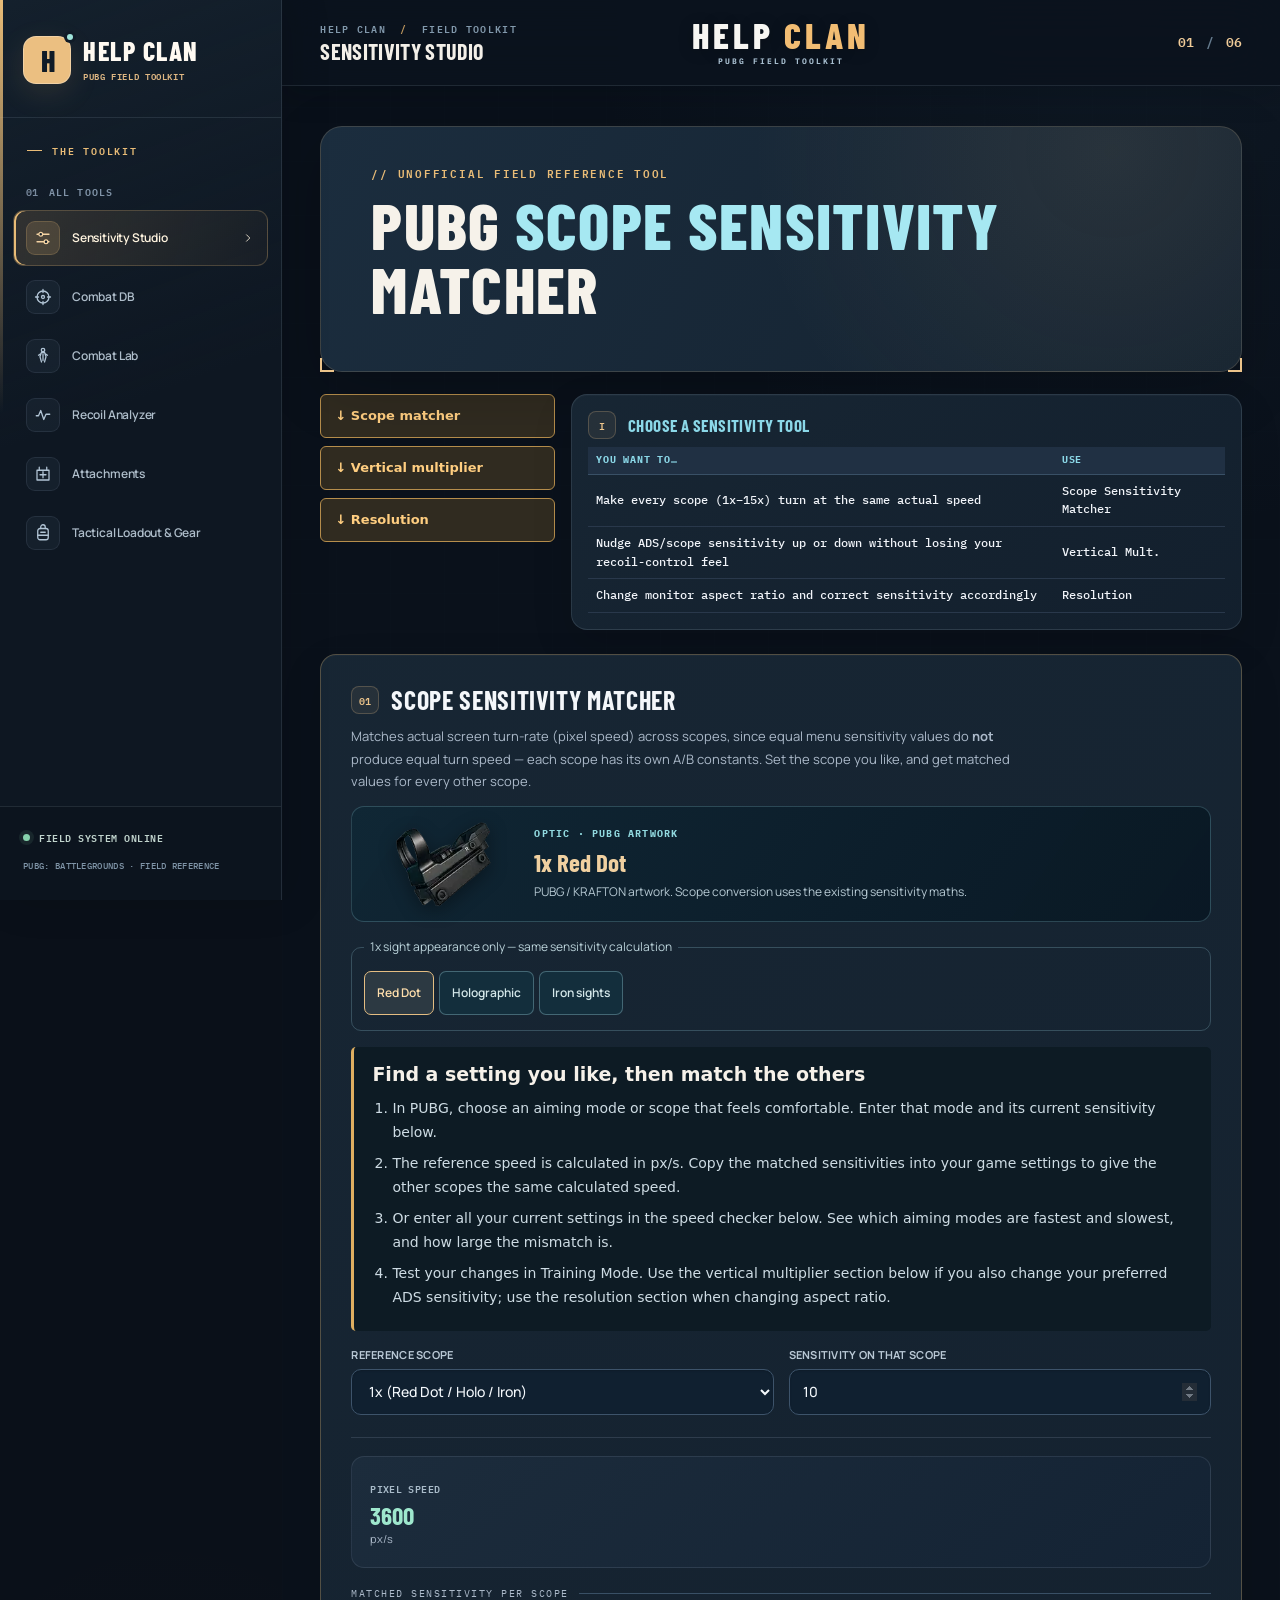
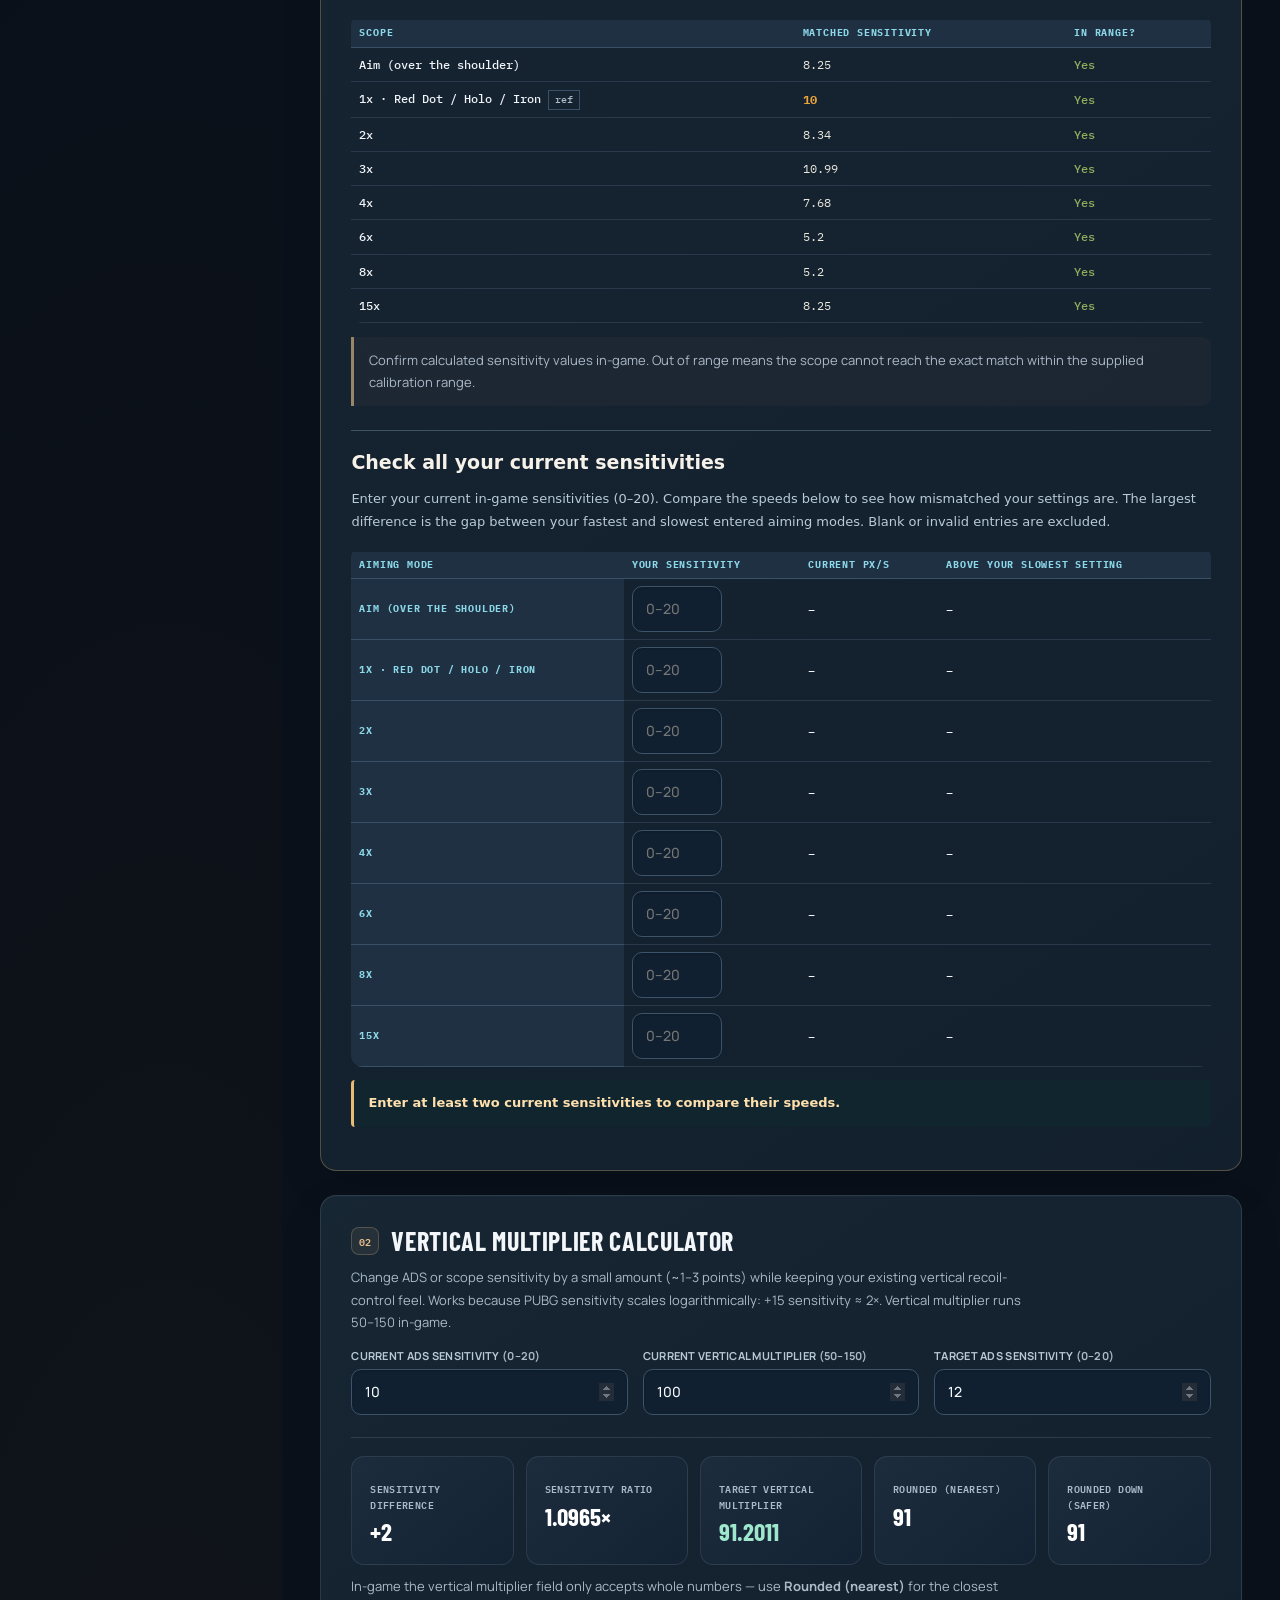
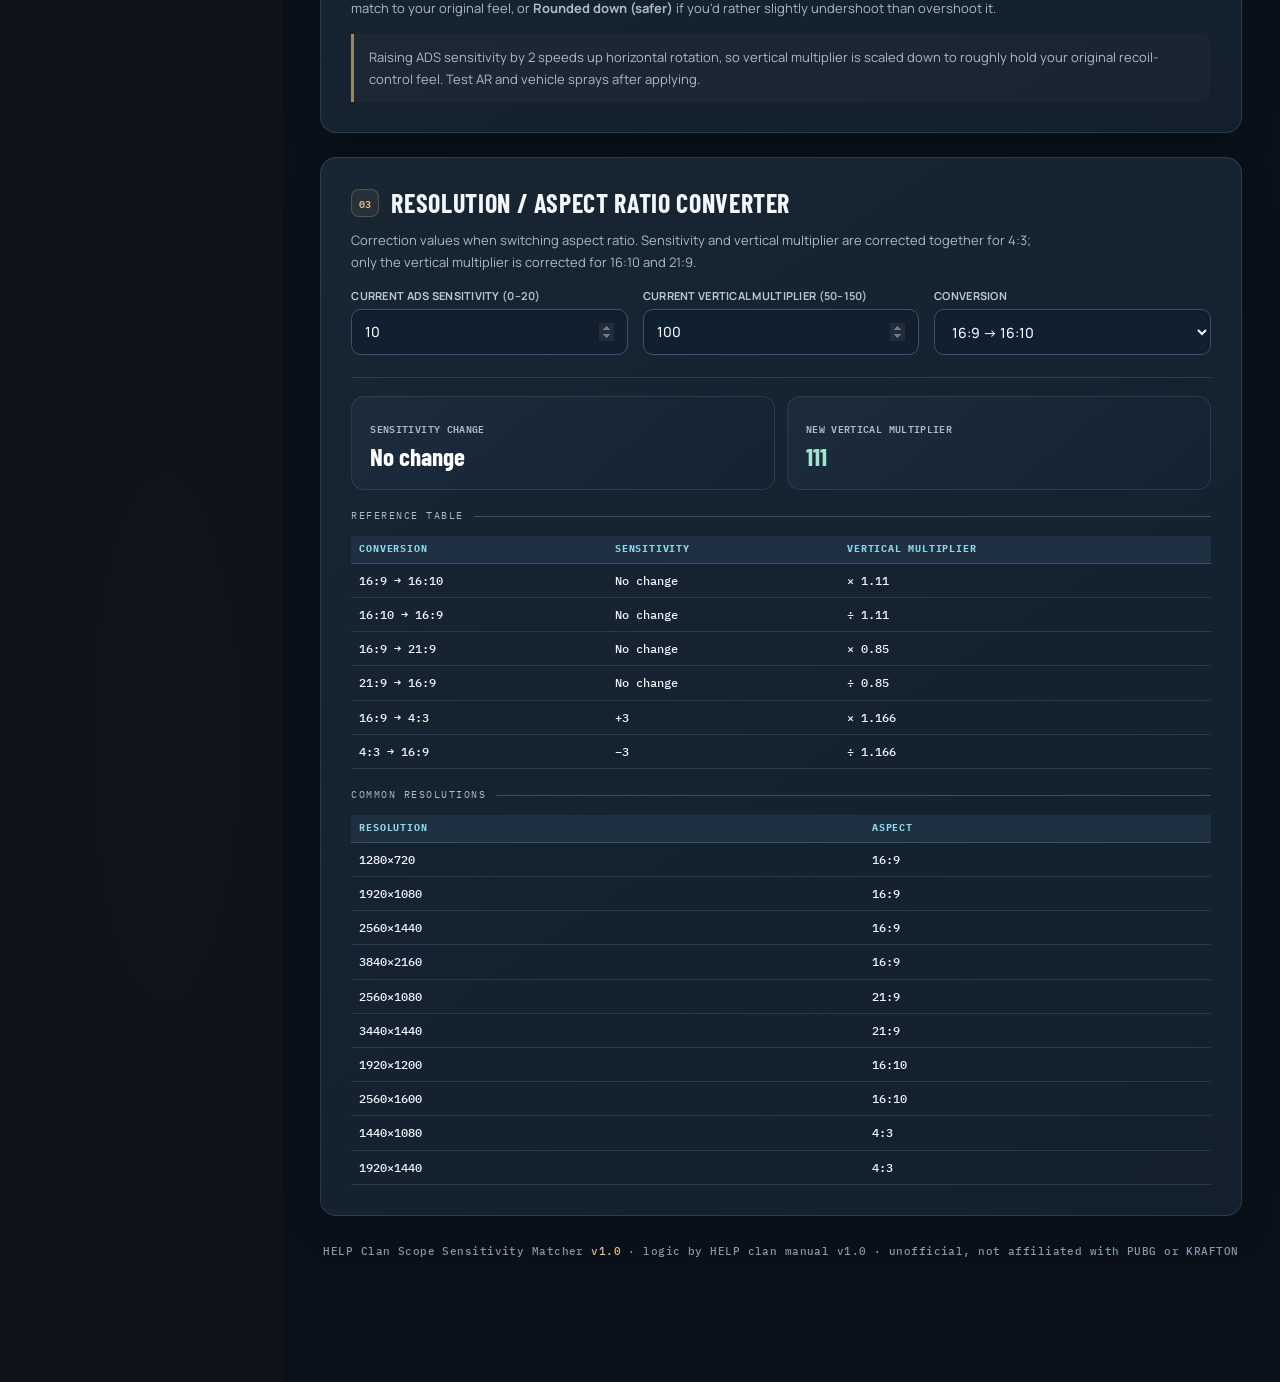
==== commit c109b785: "feat: show a one-click share link action beneath weapon comparison results" ====
--- a/index.html
+++ b/index.html
@@ -6,13 +6,7 @@
 <meta name="theme-color" content="#090f18">
 <!-- Vercel Web Analytics for this plain HTML site (no React package needed). -->
 <script defer src="/_vercel/insights/script.js"></script>
-<title>HELP Clan PUBG Toolkit | Damage, Recoil &amp; Sensitivity Calculators</title>
-<meta name="description" content="Unofficial PUBG combat toolkit: compare 45 weapons, damage, recoil, attachments, armour and range. Includes scope sensitivity and loadout calculators.">
-<link rel="canonical" href="https://help-clan-pubg-toolkit.vercel.app/">
-<meta property="og:type" content="website">
-<meta property="og:title" content="HELP Clan PUBG Toolkit">
-<meta property="og:description" content="PUBG damage, recoil, scope sensitivity, attachments and tactical loadout tools.">
-<meta property="og:url" content="https://help-clan-pubg-toolkit.vercel.app/">
+<title>HELP — PUBG Field Toolkit</title>
 <style>
 @import url("https://fonts.googleapis.com/css2?family=Rajdhani:wght@500;600;700&family=JetBrains+Mono:wght@400;500;700&display=swap");
 
@@ -415,7 +409,7 @@
 <link rel="stylesheet" href="unified-workspace.css">
 <link rel="stylesheet" href="recoil-analyzer.css">
 <link rel="stylesheet" href="damage-guide.css">
-<link rel="stylesheet" href="sensitivity-presets.css">
+<link rel="stylesheet" href="share-weapon-comparison.css">
 </head>
 <body>
 <div id="app-shell">
@@ -1212,6 +1206,13 @@
     </div>
 
     <table id="tk_cmpTable"></table>
+    <section class="wc-share" id="wc_share" aria-label="Share weapon comparison">
+      <h3>Share this weapon comparison</h3>
+      <p>Copy a link containing the selected weapon, recorded distance, body zone, helmet and vest levels, and up to three comparison guns. Results are recalculated when opened; no player data is sent to a server.</p>
+      <button type="button" id="wc_copy">Copy comparison link</button>
+      <input id="wc_link" type="text" readonly hidden aria-label="Comparison link, select and copy if automatic copying is unavailable">
+      <p id="wc_status" role="status" aria-live="polite"></p>
+    </section>
     <section class="visual-art-panel visual-compare-art" id="visual-ttk-comparison-artwork">
       <h2 class="section-h">Comparison weapon pictures </h2>
       <div class="visual-art-content">
@@ -1234,7 +1235,6 @@
 <script src="js/combat-database.js"></script>
 
 <script src="js/sensitivity.js"></script>
-<script src="sensitivity-presets.js"></script>
 
 <script src="recoil-reference.js"></script>
 <script src="recoil-model.js"></script>
@@ -1245,6 +1245,7 @@
 <script src="unified-workspace.js"></script>
 <script src="recoil-analyzer.js"></script>
 <script src="damage-guide.js"></script>
+<script src="share-weapon-comparison.js"></script>
 
 <script src="sticky-weapon-header.js" defer></script>
 </body>
--- a/share-weapon-comparison.css
+++ b/share-weapon-comparison.css
@@ -0,0 +1,36 @@
+/* Shareable weapon setup — compact, controller/phone-accessible. */
+#panel-ttk .wc-share {
+  margin: 14px 0 16px;
+  padding: 13px 15px;
+  background: rgba(20,37,47,.8);
+  border: 1px solid rgba(34,224,255,.32);
+}
+#panel-ttk .wc-share h3 {font-size:17px; margin:0 0 5px; color:var(--ink);}
+#panel-ttk .wc-share p {font-size:13px; line-height:1.5; margin:4px 0 10px; color:var(--dim);}
+#panel-ttk .wc-share button {
+  min-height:44px;
+  border:1px solid var(--zone);
+  background:var(--bg2);
+  color:var(--ink);
+  font:600 14px var(--body);
+  border-radius:4px;
+  padding:9px 16px;
+  cursor:pointer;
+}
+#panel-ttk .wc-share button:hover {background:rgba(34,224,255,.13);}
+#panel-ttk .wc-share button:focus-visible,
+#panel-ttk .wc-share input:focus-visible {outline:3px solid var(--zone); outline-offset:2px;}
+#panel-ttk .wc-share input {
+  margin-top:10px;
+  display:block;
+  width:100%;
+  min-height:40px;
+  border:1px solid var(--line);
+  border-radius:3px;
+  background:var(--bg2);
+  color:var(--ink);
+  font:12px var(--mono);
+  padding:8px;
+}
+#panel-ttk .wc-share input[hidden] {display:none;}
+#panel-ttk .wc-share #wc_status {min-height:1.5em; margin:8px 0 0;}
